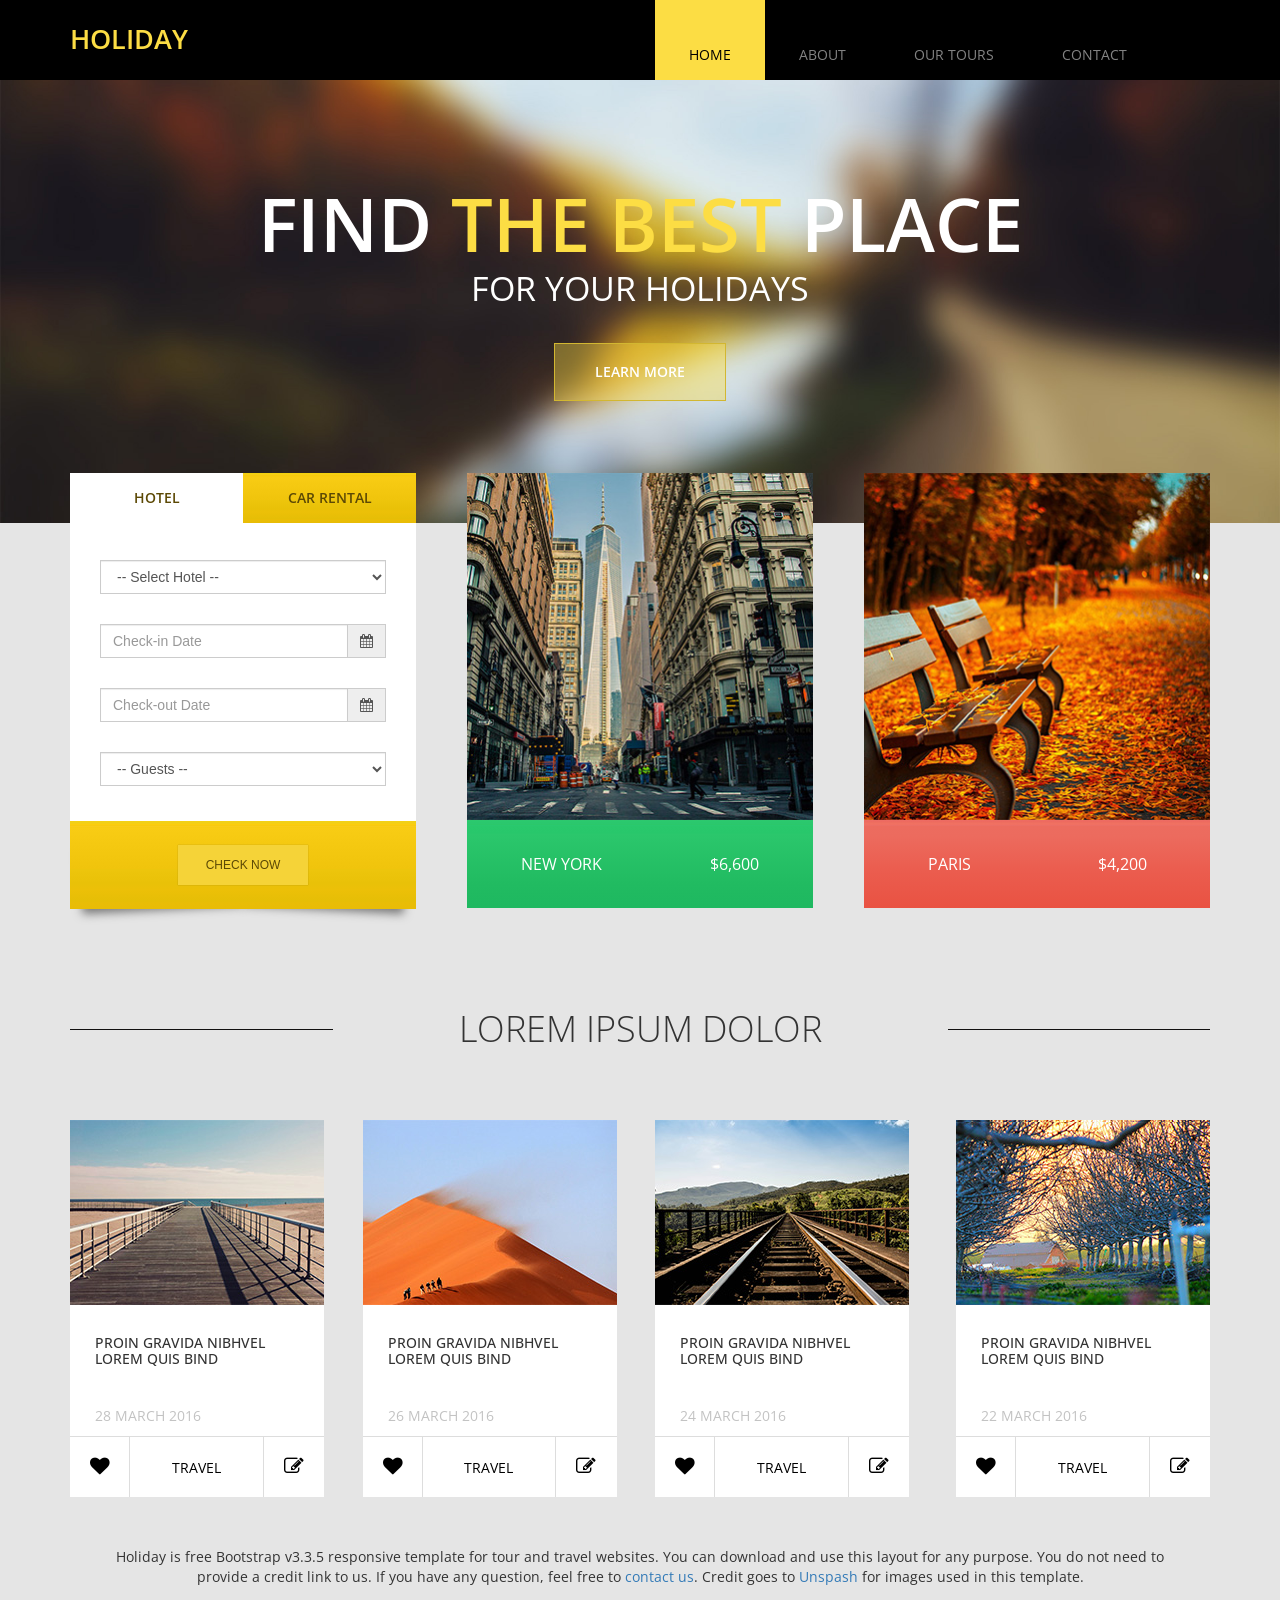
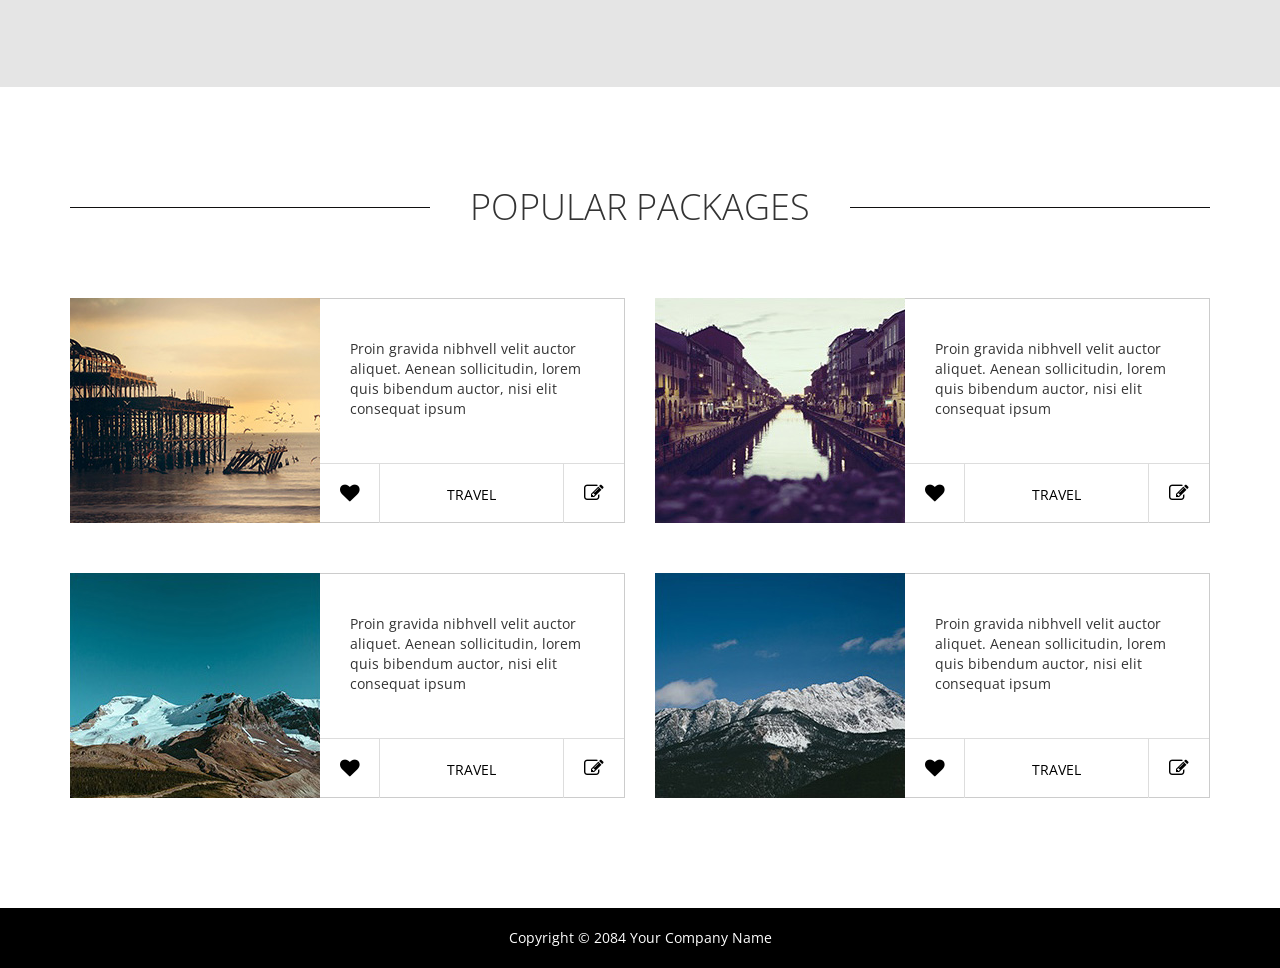
==== index.html @ a4da9e88 "template de la pagina" ====
<!DOCTYPE html>
<html lang="en">
<head>
  <meta charset="utf-8">
  <meta http-equiv="X-UA-Compatible" content="IE=edge">
  <meta name="viewport" content="width=device-width, initial-scale=1">
  <title>Holiday - templatemo</title>
<!--
Holiday Template
http://www.templatemo.com/tm-475-holiday
-->
  <link href='http://fonts.googleapis.com/css?family=Open+Sans:400,300,400italic,600,700' rel='stylesheet' type='text/css'>
  <link href="css/font-awesome.min.css" rel="stylesheet">
  <link href="css/bootstrap.min.css" rel="stylesheet">
  <link href="css/bootstrap-datetimepicker.min.css" rel="stylesheet">  
  <link href="css/flexslider.css" rel="stylesheet">
  <link href="css/templatemo-style.css" rel="stylesheet">

  <!-- HTML5 shim and Respond.js for IE8 support of HTML5 elements and media queries -->
  <!-- WARNING: Respond.js doesn't work if you view the page via file:// -->
    <!--[if lt IE 9]>
    <script src="https://oss.maxcdn.com/html5shiv/3.7.2/html5shiv.min.js"></script>
    <script src="https://oss.maxcdn.com/respond/1.4.2/respond.min.js"></script>
    <![endif]-->

  </head>
  <body class="tm-gray-bg">
  	<!-- Header -->
  	<div class="tm-header">
  		<div class="container">
  			<div class="row">
  				<div class="col-lg-6 col-md-4 col-sm-3 tm-site-name-container">
  					<a href="#" class="tm-site-name">Holiday</a>	
  				</div>
	  			<div class="col-lg-6 col-md-8 col-sm-9">
	  				<div class="mobile-menu-icon">
		              <i class="fa fa-bars"></i>
		            </div>
	  				<nav class="tm-nav">
						<ul>
							<li><a href="index.html" class="active">Home</a></li>
							<li><a href="about.html">About</a></li>
							<li><a href="tours.html">Our Tours</a></li>
							<li><a href="contact.html">Contact</a></li>
						</ul>
					</nav>		
	  			</div>				
  			</div>
  		</div>	  	
  	</div>
	
	<!-- Banner -->
	<section class="tm-banner">
		<!-- Flexslider -->
		<div class="flexslider flexslider-banner">
		  <ul class="slides">
		    <li>
			    <div class="tm-banner-inner">
					<h1 class="tm-banner-title">Find <span class="tm-yellow-text">The Best</span> Place</h1>
					<p class="tm-banner-subtitle">For Your Holidays</p>
					<a href="#more" class="tm-banner-link">Learn More</a>	
				</div>
				<img src="img/banner-1.jpg" alt="Image" />	
		    </li>
		    <li>
			    <div class="tm-banner-inner">
					<h1 class="tm-banner-title">Lorem <span class="tm-yellow-text">Ipsum</span> Dolor</h1>
					<p class="tm-banner-subtitle">Wonderful Destinations</p>
					<a href="#more" class="tm-banner-link">Learn More</a>	
				</div>
		      <img src="img/banner-2.jpg" alt="Image" />
		    </li>
		    <li>
			    <div class="tm-banner-inner">
					<h1 class="tm-banner-title">Proin <span class="tm-yellow-text">Gravida</span> Nibhvell</h1>
					<p class="tm-banner-subtitle">Velit Auctor</p>
					<a href="#more" class="tm-banner-link">Learn More</a>	
				</div>
		      <img src="img/banner-3.jpg" alt="Image" />
		    </li>
		  </ul>
		</div>	
	</section>

	<!-- gray bg -->	
	<section class="container tm-home-section-1" id="more">
		<div class="row">
			<div class="col-lg-4 col-md-4 col-sm-6">
				<!-- Nav tabs -->
				<div class="tm-home-box-1">
					<ul class="nav nav-tabs tm-white-bg" role="tablist" id="hotelCarTabs">
					    <li role="presentation" class="active">
					    	<a href="#hotel" aria-controls="hotel" role="tab" data-toggle="tab">Hotel</a>
					    </li>
					    <li role="presentation">
					    	<a href="#car" aria-controls="car" role="tab" data-toggle="tab">Car Rental</a>
					    </li>
					</ul>

					<!-- Tab panes -->
					<div class="tab-content">
					    <div role="tabpanel" class="tab-pane fade in active tm-white-bg" id="hotel">
					    	<div class="tm-search-box effect2">
								<form action="#" method="post" class="hotel-search-form">
									<div class="tm-form-inner">
										<div class="form-group">
							            	 <select class="form-control">
							            	 	<option value="">-- Select Hotel -- </option>
							            	 	<option value="shangrila">Shangri-La</option>
												<option value="chatrium">Chatrium</option>
												<option value="fourseasons">Four Seasons</option>
												<option value="hilton">Hilton</option>
											</select> 
							          	</div>
							          	<div class="form-group">
							                <div class='input-group date' id='datetimepicker1'>
							                    <input type='text' class="form-control" placeholder="Check-in Date" />
							                    <span class="input-group-addon">
							                        <span class="fa fa-calendar"></span>
							                    </span>
							                </div>
							            </div>
							          	<div class="form-group">
							                <div class='input-group date' id='datetimepicker2'>
							                    <input type='text' class="form-control" placeholder="Check-out Date" />
							                    <span class="input-group-addon">
							                        <span class="fa fa-calendar"></span>
							                    </span>
							                </div>
							            </div>
							            <div class="form-group margin-bottom-0">
							                <select class="form-control">
							            	 	<option value="">-- Guests -- </option>
							            	 	<option value="1">1</option>
												<option value="2">2</option>
												<option value="3">3</option>
												<option value="4">4</option>
												<option value="5p">5+</option>
											</select> 
							            </div>
									</div>							
						            <div class="form-group tm-yellow-gradient-bg text-center">
						            	<button type="submit" name="submit" class="tm-yellow-btn">Check Now</button>
						            </div>  
								</form>
							</div>
					    </div>
					    <div role="tabpanel" class="tab-pane fade tm-white-bg" id="car">
							<div class="tm-search-box effect2">
								<form action="#" method="post" class="hotel-search-form">
									<div class="tm-form-inner">
										<div class="form-group">
							            	 <select class="form-control">
							            	 	<option value="">-- Select Model -- </option>
							            	 	<option value="shangrila">BMW</option>
												<option value="chatrium">Mercedes-Benz</option>
												<option value="fourseasons">Toyota</option>
												<option value="hilton">Honda</option>
											</select> 
							          	</div>
							          	<div class="form-group">
							                <div class='input-group date-time' id='datetimepicker3'>
							                    <input type='text' class="form-control" placeholder="Pickup Date" />
							                    <span class="input-group-addon">
							                        <span class="fa fa-calendar"></span>
							                    </span>
							                </div>
							            </div>
							          	<div class="form-group">
							                <div class='input-group date-time' id='datetimepicker4'>
							                    <input type='text' class="form-control" placeholder="Return Date" />
							                    <span class="input-group-addon">
							                        <span class="fa fa-calendar"></span>
							                    </span>
							                </div>
							            </div>
							            <div class="form-group">
							            	 <select class="form-control">
							            	 	<option value="">-- Options -- </option>
							            	 	<option value="">Child Seat</option>
												<option value="">GPS Navigator</option>
												<option value="">Insurance</option>
											</select> 
							          	</div>							           
									</div>							
						            <div class="form-group tm-yellow-gradient-bg text-center">
						            	<button type="submit" name="submit" class="tm-yellow-btn">Check Now</button>
						            </div>  
								</form>
							</div>
					    </div>				    
					</div>
				</div>								
			</div>

			<div class="col-lg-4 col-md-4 col-sm-6">
				<div class="tm-home-box-1 tm-home-box-1-2 tm-home-box-1-center">
					<img src="img/index-01.jpg" alt="image" class="img-responsive">
					<a href="#">
						<div class="tm-green-gradient-bg tm-city-price-container">
							<span>New York</span>
							<span>$6,600</span>
						</div>	
					</a>			
				</div>				
			</div>
			<div class="col-lg-4 col-md-4 col-sm-6">
				<div class="tm-home-box-1 tm-home-box-1-2 tm-home-box-1-right">
					<img src="img/index-02.jpg" alt="image" class="img-responsive">
					<a href="#">
						<div class="tm-red-gradient-bg tm-city-price-container">
							<span>Paris</span>
							<span>$4,200</span>
						</div>	
					</a>					
				</div>				
			</div>
		</div>
	
		<div class="section-margin-top">
			<div class="row">				
				<div class="tm-section-header">
					<div class="col-lg-3 col-md-3 col-sm-3"><hr></div>
					<div class="col-lg-6 col-md-6 col-sm-6"><h2 class="tm-section-title">Lorem Ipsum Dolor</h2></div>
					<div class="col-lg-3 col-md-3 col-sm-3"><hr></div>	
				</div>
			</div>
			<div class="row">
				<div class="col-lg-3 col-md-3 col-sm-6 col-xs-6 col-xxs-12">
					<div class="tm-home-box-2">						
						<img src="img/index-03.jpg" alt="image" class="img-responsive">
						<h3>Proin Gravida Nibhvel Lorem Quis Bind</h3>
						<p class="tm-date">28 March 2016</p>
						<div class="tm-home-box-2-container">
							<a href="#" class="tm-home-box-2-link"><i class="fa fa-heart tm-home-box-2-icon border-right"></i></a>
							<a href="#" class="tm-home-box-2-link"><span class="tm-home-box-2-description">Travel</span></a>
							<a href="#" class="tm-home-box-2-link"><i class="fa fa-edit tm-home-box-2-icon border-left"></i></a>
						</div>
					</div>
				</div>
				<div class="col-lg-3 col-md-3 col-sm-6 col-xs-6 col-xxs-12">
					<div class="tm-home-box-2">						
					    <img src="img/index-04.jpg" alt="image" class="img-responsive">
						<h3>Proin Gravida Nibhvel Lorem Quis Bind</h3>
						<p class="tm-date">26 March 2016</p>
						<div class="tm-home-box-2-container">
							<a href="#" class="tm-home-box-2-link"><i class="fa fa-heart tm-home-box-2-icon border-right"></i></a>
							<a href="#" class="tm-home-box-2-link"><span class="tm-home-box-2-description">Travel</span></a>
							<a href="#" class="tm-home-box-2-link"><i class="fa fa-edit tm-home-box-2-icon border-left"></i></a>
						</div>
					</div>
				</div>
				<div class="col-lg-3 col-md-3 col-sm-6 col-xs-6 col-xxs-12">
					<div class="tm-home-box-2">						
					    <img src="img/index-05.jpg" alt="image" class="img-responsive">
						<h3>Proin Gravida Nibhvel Lorem Quis Bind</h3>
						<p class="tm-date">24 March 2016</p>
						<div class="tm-home-box-2-container">
							<a href="#" class="tm-home-box-2-link"><i class="fa fa-heart tm-home-box-2-icon border-right"></i></a>
							<a href="#" class="tm-home-box-2-link"><span class="tm-home-box-2-description">Travel</span></a>
							<a href="#" class="tm-home-box-2-link"><i class="fa fa-edit tm-home-box-2-icon border-left"></i></a>
						</div>
					</div>
				</div>
				<div class="col-lg-3 col-md-3 col-sm-6 col-xs-6 col-xxs-12">
					<div class="tm-home-box-2 tm-home-box-2-right">						
					    <img src="img/index-06.jpg" alt="image" class="img-responsive">
						<h3>Proin Gravida Nibhvel Lorem Quis Bind</h3>
						<p class="tm-date">22 March 2016</p>
						<div class="tm-home-box-2-container">
							<a href="#" class="tm-home-box-2-link"><i class="fa fa-heart tm-home-box-2-icon border-right"></i></a>
							<a href="#" class="tm-home-box-2-link"><span class="tm-home-box-2-description">Travel</span></a>
							<a href="#" class="tm-home-box-2-link"><i class="fa fa-edit tm-home-box-2-icon border-left"></i></a>
						</div>
					</div>
				</div>
			</div>
			<div class="row">
				<div class="col-lg-12">
					<p class="home-description">Holiday is free Bootstrap v3.3.5 responsive template for tour and travel websites. You can download and use this layout for any purpose. You do not need to provide a credit link to us. If you have any question, feel free to <a href="http://www.facebook.com/templatemo" target="_parent">contact us</a>. Credit goes to <a rel="nofollow" href="http://unsplash.com" target="_parent">Unspash</a> for images used in this template.</p>					
				</div>
			</div>			
		</div>
	</section>		
	
	<!-- white bg -->
	<section class="tm-white-bg section-padding-bottom">
		<div class="container">
			<div class="row">
				<div class="tm-section-header section-margin-top">
					<div class="col-lg-4 col-md-3 col-sm-3"><hr></div>
					<div class="col-lg-4 col-md-6 col-sm-6"><h2 class="tm-section-title">Popular Packages</h2></div>
					<div class="col-lg-4 col-md-3 col-sm-3"><hr></div>	
				</div>
				<div class="col-lg-6">
					<div class="tm-home-box-3">
						<div class="tm-home-box-3-img-container">
							<img src="img/index-07.jpg" alt="image" class="img-responsive">	
						</div>						
						<div class="tm-home-box-3-info">
							<p class="tm-home-box-3-description">Proin gravida nibhvell velit auctor aliquet. Aenean sollicitudin, lorem quis bibendum auctor, nisi elit consequat ipsum</p>
					        <div class="tm-home-box-2-container">
							<a href="#" class="tm-home-box-2-link"><i class="fa fa-heart tm-home-box-2-icon border-right"></i></a>
							<a href="#" class="tm-home-box-2-link"><span class="tm-home-box-2-description box-3">Travel</span></a>
							<a href="#" class="tm-home-box-2-link"><i class="fa fa-edit tm-home-box-2-icon border-left"></i></a>
						</div>
						</div>						
					</div>					
			     </div>
			     <div class="col-lg-6">
			        <div class="tm-home-box-3">
						<div class="tm-home-box-3-img-container">
							<img src="img/index-08.jpg" alt="image" class="img-responsive">	
						</div>						
						<div class="tm-home-box-3-info">
							<p class="tm-home-box-3-description">Proin gravida nibhvell velit auctor aliquet. Aenean sollicitudin, lorem quis bibendum auctor, nisi elit consequat ipsum</p>
					        <div class="tm-home-box-2-container">
							<a href="#" class="tm-home-box-2-link"><i class="fa fa-heart tm-home-box-2-icon border-right"></i></a>
							<a href="#" class="tm-home-box-2-link"><span class="tm-home-box-2-description box-3">Travel</span></a>
							<a href="#" class="tm-home-box-2-link"><i class="fa fa-edit tm-home-box-2-icon border-left"></i></a>
						</div>
						</div>						
					</div>
				</div>
				<div class="col-lg-6">
				    <div class="tm-home-box-3">
						<div class="tm-home-box-3-img-container">
							<img src="img/index-09.jpg" alt="image" class="img-responsive">	
						</div>						
						<div class="tm-home-box-3-info">
							<p class="tm-home-box-3-description">Proin gravida nibhvell velit auctor aliquet. Aenean sollicitudin, lorem quis bibendum auctor, nisi elit consequat ipsum</p>
					        <div class="tm-home-box-2-container">
							<a href="#" class="tm-home-box-2-link"><i class="fa fa-heart tm-home-box-2-icon border-right"></i></a>
							<a href="#" class="tm-home-box-2-link"><span class="tm-home-box-2-description box-3">Travel</span></a>
							<a href="#" class="tm-home-box-2-link"><i class="fa fa-edit tm-home-box-2-icon border-left"></i></a>
						</div>
						</div>						
					</div>
			    </div>
			    <div class="col-lg-6">
			        <div class="tm-home-box-3">
						<div class="tm-home-box-3-img-container">
							<img src="img/index-10.jpg" alt="image" class="img-responsive">	
						</div>						
						<div class="tm-home-box-3-info">
							<p class="tm-home-box-3-description">Proin gravida nibhvell velit auctor aliquet. Aenean sollicitudin, lorem quis bibendum auctor, nisi elit consequat ipsum</p>
					        <div class="tm-home-box-2-container">
							<a href="#" class="tm-home-box-2-link"><i class="fa fa-heart tm-home-box-2-icon border-right"></i></a>
							<a href="#" class="tm-home-box-2-link"><span class="tm-home-box-2-description box-3">Travel</span></a>
							<a href="#" class="tm-home-box-2-link"><i class="fa fa-edit tm-home-box-2-icon border-left"></i></a>
						</div>
						</div>						
					</div>
			   	</div>
			</div>		
		</div>
	</section>
	<footer class="tm-black-bg">
		<div class="container">
			<div class="row">
				<p class="tm-copyright-text">Copyright &copy; 2084 Your Company Name</p>
			</div>
		</div>		
	</footer>
	<script type="text/javascript" src="js/jquery-1.11.2.min.js"></script>      		<!-- jQuery -->
  	<script type="text/javascript" src="js/moment.js"></script>							<!-- moment.js -->
	<script type="text/javascript" src="js/bootstrap.min.js"></script>					<!-- bootstrap js -->
	<script type="text/javascript" src="js/bootstrap-datetimepicker.min.js"></script>	<!-- bootstrap date time picker js, http://eonasdan.github.io/bootstrap-datetimepicker/ -->
	<script type="text/javascript" src="js/jquery.flexslider-min.js"></script>
<!--
	<script src="js/froogaloop.js"></script>
	<script src="js/jquery.fitvid.js"></script>
-->
   	<script type="text/javascript" src="js/templatemo-script.js"></script>      		<!-- Templatemo Script -->
	<script>
		// HTML document is loaded. DOM is ready.
		$(function() {

			$('#hotelCarTabs a').click(function (e) {
			  e.preventDefault()
			  $(this).tab('show')
			})

        	$('.date').datetimepicker({
            	format: 'MM/DD/YYYY'
            });
            $('.date-time').datetimepicker();

			// https://css-tricks.com/snippets/jquery/smooth-scrolling/
		  	$('a[href*=#]:not([href=#])').click(function() {
			    if (location.pathname.replace(/^\//,'') == this.pathname.replace(/^\//,'') && location.hostname == this.hostname) {
			      var target = $(this.hash);
			      target = target.length ? target : $('[name=' + this.hash.slice(1) +']');
			      if (target.length) {
			        $('html,body').animate({
			          scrollTop: target.offset().top
			        }, 1000);
			        return false;
			      }
			    }
		  	});
		});
		
		// Load Flexslider when everything is loaded.
		$(window).load(function() {	  		
			// Vimeo API nonsense

/*
			  var player = document.getElementById('player_1');
			  $f(player).addEvent('ready', ready);
			 
			  function addEvent(element, eventName, callback) {
			    if (element.addEventListener) {
			      element.addEventListener(eventName, callback, false)
			    } else {
			      element.attachEvent(eventName, callback, false);
			    }
			  }
			 
			  function ready(player_id) {
			    var froogaloop = $f(player_id);
			    froogaloop.addEvent('play', function(data) {
			      $('.flexslider').flexslider("pause");
			    });
			    froogaloop.addEvent('pause', function(data) {
			      $('.flexslider').flexslider("play");
			    });
			  }
*/

			 
			 
			  // Call fitVid before FlexSlider initializes, so the proper initial height can be retrieved.
/*

			  $(".flexslider")
			    .fitVids()
			    .flexslider({
			      animation: "slide",
			      useCSS: false,
			      animationLoop: false,
			      smoothHeight: true,
			      controlNav: false,
			      before: function(slider){
			        $f(player).api('pause');
			      }
			  });
*/


			  

//	For images only
		    $('.flexslider').flexslider({
			    controlNav: false
		    });


	  	});
	</script>
 </body>
 </html>
---- css/templatemo-style.css ----
/** 
 * Holiday Template
 * http://www.templatemo.com/tm-475-holiday
 *
 * COLOR CODES
 * Yellow	#FCDD44
 *
 */

/* CSS Resets */ 
ul,p {
	margin: 0; 
	padding: 0;
}
h1,h2,h3 {
	margin: 0;
	padding: 0;
}
h1,h2,h3,a,p { font-family: 'Open Sans', sans-serif; }
a:hover,
a:focus {
	text-decoration: none;
}

/* Header & Nav */
body { overflow-x: hidden; }
.tm-header {
	background: #000000;
	height: 80px;
	position: relative;
	z-index: 100;
}
.tm-site-name-container { padding-top: 20px; }
.tm-site-name {
	color: #FCDD44;
	font-size: 27px;
	font-weight: 600;
	text-transform: uppercase;
}
.tm-site-name:hover,
.tm-site-name:focus {
	color: #FF720B;
}
.mobile-menu-icon { display: none; }
.tm-nav {
	display: block;
	overflow: hidden;
}
.tm-nav li {
	list-style: none;
	float: left;
}
.tm-nav li a {
	color: #838383;
	display: block;
	padding: 45px 34px 15px 34px;
	text-transform: uppercase;
	transition: all 0.3s ease;
}
.tm-nav li a.active,
.tm-nav li a:focus,
.tm-nav li a:hover {
	background: #FCDD44;
	color: #000;
}

/* Banner */
.tm-banner-inner {
    height: auto;
    margin: auto;
    position: absolute;
    top: -20px;
    left: 0px;
    bottom: 0px;
    right: 0px;
    display: -webkit-flex;
    display: -ms-flexbox;
    display: flex;
    -webkit-flex-direction: column;
        -ms-flex-direction: column;
            flex-direction: column;
    -webkit-align-items: center;
        -ms-flex-align: center;
            align-items: center;
    -webkit-justify-content: center;
        -ms-flex-pack: center;
            justify-content: center;
}
.tm-banner-title,
.tm-banner-subtitle,
.tm-banner-link {
	text-transform: uppercase;
}
.tm-banner-title,
.tm-banner-subtitle {
	color: white;
}
.tm-banner-title {	
	font-size: 74px;
	font-weight: 600;
}
.tm-banner-subtitle { font-size: 34px; }
.tm-yellow-text { color: #FCDD44; }
.tm-banner-link {
	background: rgba(252, 221, 68, 0.39) none repeat scroll 0% 0%;
	border: 1px solid #D2B731;
	color: #FFF;
	font-weight: 600;
	display: inline-block;
	padding: 18px 40px;
	margin-top: 30px;
	transition: all 0.3s ease;
}
.tm-banner-link:hover,
.tm-banner-link:focus {
	background: rgba(252, 221, 68, 1);
	color: #000;
}
.flexslider.flexslider-banner {
	max-width: 100%;
	height: 100%;
	z-index: 0;
}
.flexslider.flexslider-banner .slides > li {
	text-align: center;
}
.flexslider.flexslider-banner .flex-direction-nav a:before {
	color: #FCDD44;
}
.flex-direction-nav a {
	height: 50px;
}

/* Section 1, index.html */
.tm-gray-bg { background-color: #E5E5E5; }
.tm-home-section-1 {
	position: relative;
	top: -50px;
}
.form-control {	border-radius: 0; }
.form-control:focus {
	border-color: #FCDD44;
	box-shadow: 0px 1px 1px rgba(0, 0, 0, 0.075) inset, 0px 0px 8px rgba(252, 221, 68, 0.6);
}
.tm-yellow-gradient-bg {
	/* Permalink - use to edit and share this gradient: http://colorzilla.com/gradient-editor/#f5d11d+0,f3d10e+1,efcf1c+2,fccd0d+4,f7ca0d+5,f9cb1e+6,f7cb10+7,f8cc14+8,f0c40c+54,edc50c+55,e9c108+71,ecc008+78,e6be06+91,e9bd06+93,e8bc06+100 */
	background: #f5d11d; /* Old browsers */ /* FF3.6+ */ /* Chrome,Safari4+ */ /* Chrome10+,Safari5.1+ */ /* Opera 11.10+ */ /* IE10+ */
	background: linear-gradient(to bottom,  #f5d11d 0%,#f3d10e 1%,#efcf1c 2%,#fccd0d 4%,#f7ca0d 5%,#f9cb1e 6%,#f7cb10 7%,#f8cc14 8%,#f0c40c 54%,#edc50c 55%,#e9c108 71%,#ecc008 78%,#e6be06 91%,#e9bd06 93%,#e8bc06 100%); /* W3C */
	filter: progid:DXImageTransform.Microsoft.gradient( startColorstr='#f5d11d', endColorstr='#e8bc06',GradientType=0 ); /* IE6-9 */
}
.tm-green-gradient-bg {
	/* Permalink - use to edit and share this gradient: http://colorzilla.com/gradient-editor/#2ec66b+0,2dc970+1,2ac96c+2,2bc76e+4,2bc869+5,2ac871+6,29c86c+7,28c76b+15,2bc76c+16,21bb61+73,1eb860+100 */
	background: #2ec66b; /* Old browsers */ /* FF3.6+ */ /* Chrome,Safari4+ */ /* Chrome10+,Safari5.1+ */ /* Opera 11.10+ */ /* IE10+ */
	background: linear-gradient(to bottom,  #2ec66b 0%,#2dc970 1%,#2ac96c 2%,#2bc76e 4%,#2bc869 5%,#2ac871 6%,#29c86c 7%,#28c76b 15%,#2bc76c 16%,#21bb61 73%,#1eb860 100%); /* W3C */
	filter: progid:DXImageTransform.Microsoft.gradient( startColorstr='#2ec66b', endColorstr='#1eb860',GradientType=0 ); /* IE6-9 */
}
.tm-red-gradient-bg {
	/* Permalink - use to edit and share this gradient: http://colorzilla.com/gradient-editor/#e97262+0,ef6865+1,ed6c5f+2,f07162+4,f17062+5,eb6f67+6,ec6c5f+7,ec6b5e+18,eb5d4f+56,e95242+100 */
	background: #e97262; /* Old browsers */ /* FF3.6+ */ /* Chrome,Safari4+ */ /* Chrome10+,Safari5.1+ */ /* Opera 11.10+ */ /* IE10+ */
	background: linear-gradient(to bottom,  #e97262 0%,#ef6865 1%,#ed6c5f 2%,#f07162 4%,#f17062 5%,#eb6f67 6%,#ec6c5f 7%,#ec6b5e 18%,#eb5d4f 56%,#e95242 100%); /* W3C */
	filter: progid:DXImageTransform.Microsoft.gradient( startColorstr='#e97262', endColorstr='#e95242',GradientType=0 ); /* IE6-9 */
}
.tm-yellow-gradient-bg,
.tm-green-gradient-bg,
.tm-red-gradient-bg {
	display: -webkit-flex;
	display: -ms-flexbox;
	display: flex;
	-webkit-align-items: center;
	    -ms-flex-align: center;
	        align-items: center;
	height: 88px;
}
.tm-city-price-container {
	padding: 30px 0;
	font-size: 16px;
	color: white;
	text-transform: uppercase;
	-webkit-justify-content: space-around;
	    -ms-flex-pack: distribute;
	        justify-content: space-around;
}
.tm-city-price-container:hover { font-weight: 600; }
.tm-yellow-btn {
	width: 130px;
	height: 40px;
	background-color: #F5D338;
	border: medium none;
	color: #5C4905;
	font-size: 12px;
	margin: 24px auto;
	text-transform: uppercase;
	box-shadow: 0px 0px 1px 0px rgba(0, 0, 0, 0.3);
}
.tm-yellow-btn:hover,
.tm-yellow-btn:focus {
	background-color: #F9E58B;
}
.tm-form-inner { padding: 35px 30px 5px; }

/*http://cssdeck.com/labs/different-css3-box-shadows-effects*/
/*==================================================
 * Effect 2
 * ===============================================*/
.effect2
{
  position: relative;
}
.effect2:before, .effect2:after
{
  z-index: -1;
  position: absolute;
  content: "";
  bottom: 15px;
  left: 10px;
  width: 50%;
  top: 80%;
  max-width:160px;
  background: #777;
  box-shadow: 0 15px 10px #777;
  -webkit-transform: rotate(-3deg);
  transform: rotate(-3deg);
}
.effect2:after
{
  -webkit-transform: rotate(3deg);
  transform: rotate(3deg);
  right: 10px;
  left: auto;
}
.tm-white-bg {
	background-color: #fff;
}
.tm-home-box-1 {
	width: 346px;
	height: 436px;
}
.tm-home-box-1-center {
	margin: 0 auto;
}
.tm-home-box-1-right,
.tm-home-box-2-right {
	margin-left: auto;
}
.input-group-addon { border-radius: 0; }
#hotelCarTabs {
	border-bottom: none;
	height: 52px;
}
#hotelCarTabs li {
	width: 50%;
	height: 100%;
}
#hotelCarTabs > li > a {
	margin-right: 0;
	padding-top: 15px;
	padding-bottom: 15px;
	text-align: center;
	text-transform: uppercase;
	background: transparent linear-gradient(to bottom, #F5D11D 0%, #F3D10E 1%, #EFCF1C 2%, #FCCD0D 4%, #F7CA0D 5%, #F9CB1E 6%, #F7CB10 7%, #F8CC14 8%, #F0C40C 54%, #EDC50C 55%, #E9C108 71%, #ECC008 78%, #E6BE06 91%, #E9BD06 93%, #E8BC06 100%) repeat scroll 0% 0%;
	border: none;
	border-radius: 0;
	color: #5C4905;
	font-weight: 600;
}
#hotelCarTabs > li > a:hover,
#hotelCarTabs > li > a:focus {
	border: none;
	background: #F9E58B;
}
#hotelCarTabs > li.active > a, 
#hotelCarTabs > li.active > a:focus, 
#hotelCarTabs > li.active > a:hover
{
	background: transparent;
	border: none;	
}
/* Footer */
.tm-black-bg { background-color: #000; }
.tm-copyright-text {
	color: white;
	text-align: center;
	padding-top: 20px;
	padding-bottom: 20px;
}
.tm-copyright-text a {
	color: #FCDD44;
}

.tm-copyright-text a:hover {
	color: white;
}

.hotel-search-form .form-group { margin-bottom: 30px; }

/*Section 2, index.html */
.section-margin-top { margin-top: 100px; }
hr { border-top: 1px solid #111010; }
.tm-section-header {
	margin-bottom: 70px;
	overflow: hidden;
}
.tm-section-title {
	text-align: center;
	text-transform: uppercase;
	font-size: 36px;
	font-weight: 300;
}
.tm-home-box-2 {
	background-color: white;
	max-width: 254px;
}
.tm-home-box-2 h3 {
	font-size: 14px;
	padding: 30px 25px;
	text-transform: uppercase;
}
.tm-date {
	color: #c3c3c3;
	padding: 10px 25px;
	text-transform: uppercase;
}
.tm-home-box-2-container {
	border-top: 1px solid #DDD;
	overflow: hidden;
}
.tm-home-box-2-link {
	display: inline-block;
	height: 100%;
	color: black;	
	transition: all 0.3s ease;
	text-align: center;
}
.tm-home-box-2-link:hover,
.tm-home-box-2-link:focus {
	color: #FCDD44;
}
.border-left { border-left: 1px solid #DDD; }
.border-right {	border-right: 1px solid #DDD; }
.tm-home-box-2-icon {
	padding: 20px;
	width: 60px;
	height: 60px;
	font-size: 1.4em;
}
.tm-home-box-2-description {
	display: inline-block;
	text-align: center;
	text-transform: uppercase;
	width: 125px;
	padding-bottom: 18px;
}
.tm-home-box-2-description.box-3 { width: 175px; }
.home-description {
	margin: 50px auto;
	padding: 0 30px;
	text-align: center;
}

.tm-home-box-3 {
	margin-bottom: 50px;
	max-width: 555px;
	overflow: hidden;
}
.tm-home-box-3-img-container { float: left; }
.tm-home-box-3-info {
    height: 225px;
    max-width: 305px;
    float: right;
    border: 1px solid #CCC;
	border-left: none;
}
.tm-home-box-3-description { padding: 40px 30px 44px; }
.section-padding-bottom { padding-bottom: 60px; }

/* Tours */
.tm-tours-box-1 {
	width: 100%;
	max-width: 532px;
	margin-bottom: 50px;
}
.tm-tours-box-1-info {
	background: white;
	padding: 40px;
	overflow: hidden;
}
.tm-tours-box-1-info-left,
.tm-tours-box-1-info-right {
	float: left;
	width: 50%;
}
.tm-tours-box-1-info-left {
	border-right: 1px solid #B1B1B1;
	padding-right: 30px;
}
.tm-tours-box-1-info-right { padding-left: 30px; }
.margin-bottom-20 { margin-bottom: 20px; }
.margin-bottom-30 { margin-bottom: 30px; }
.gray-text { color: #B1B1B1; }
.tours-1-description { line-height: 1.8; }
.tm-tours-box-1-link { overflow: hidden }
.tm-tours-box-1-link-left { 
	background-color: #1CA7C8;
	padding: 20px 30px;
	float: left;
	width: 75%;
	text-transform: uppercase;
}
.tm-tours-box-1-link-right {
	float: left;
	background-color: #1687A6;
	font-weight: 600;
	font-size: 18px;
	display: block;
	padding: 17px 30px;
	width: 25%;
	transition: all 0.3s;
	text-align: center;
}
.tm-tours-box-1-link-right:hover,
.tm-tours-box-1-link-right:focus {
	color: white;
	background-color: #1D98B9;
}
.tm-tours-box-1-link-left,
.tm-tours-box-1-link-right {
	color: white;
	height: 60px;
}
.tm-tours-box-2 {
	max-width: 254px;
	width: 100%;
}
.tm-tours-box-2-info h3 {
	font-size: 14px;
	text-transform: uppercase;
	padding-bottom: 20px;
	border-bottom: 1px solid #b1b1b1;
}
.tm-tours-box-2-info {
    padding: 20px;
    border-left: 1px solid #E4E4E4;
    border-right: 1px solid #E4E4E4;
}
.tm-tours-box-2-link {
	display: block;
	padding-top: 20px;
	padding-bottom: 20px;
	text-align: center;
	background-color: #8C8C8C;
	color: white;
	text-transform: uppercase;
	transition: all 0.3s ease;
}
.tm-tours-box-2-link:hover,
.tm-tours-box-2-link:focus {
	color: white;
	background-color: #E8BA0F;
}

.margin-bottom-15 { margin-bottom: 15px; }
.margin-bottom-5 { margin-bottom: 5px; }

/* About */
.about-section { margin-top: 150px; }
.tm-about-box-1 {
	background-color: white;
	width: 255px;
	height: 380px;
	padding: 30px;
	text-align: center;
}
.tm-about-box-1-img {
	display: block;
	margin: 0 auto 30px;
	border-radius: 50%;
	border: 5px solid #d4d4d4;
	transition: all 0.3s ease;
}
.tm-about-box-1-img:hover,
.tm-about-box-1-img:focus {
	border: 5px solid #E8BA0F;	
}
.tm-about-box-1-title {
	font-size: 17px;
	font-style: italic;
	text-transform: uppercase;
	margin-bottom: 15px;
}
.tm-about-box-1-title span {
	font-size: 14px;
	font-style: normal;
	text-transform: none;
}
.tm-social-icon {
	color: #B1B1B1;
	font-size: 18px;
	padding: 0 10px;
}
.tm-social-icon:hover {	color: #E8BA0F; }
.tm-testimonials-box {
	width: 272px;
	height: 530px;
	background-color: #E8BA0F;
	float: left;
}
.tm-testimonials-title {
	background-color: rgb(96, 104, 116);
	color: white;
	padding: 20px;
	text-align: center;
	text-transform: uppercase;
	font-weight: 300;
}
.tm-testimonials-content {
	padding: 30px;
	text-align: center;
	font-style: italic;
}
.tm-testimonial {
	padding-top: 20px;
	padding-bottom: 15px;
}
.tm-what-we-do-right {
	float: right;
	margin-left: 30px;
	max-width: 820px;
	width: 100%;
}
.tm-about-box-2 { overflow: hidden; }
.tm-about-box-2-img,
.tm-about-box-2-text {
	float: left;
}
.tm-about-box-2-text {
	margin-left: 40px;
	max-width: 440px;
	width: 100%;
}
.tm-about-box-2-title {
	text-transform: uppercase;
	text-align: left;
	margin-bottom: 30px;
}
.tm-about-box-2-description {
	text-align: left;
	margin-bottom: 20px;
}
.tm-about-box-2-footer {
	border-top: 1px solid #ddd;
	border-bottom: 1px solid #ddd;
	text-align: right;
	text-transform: uppercase;
	padding-top: 10px;
	padding-bottom: 10px;
}

/* Flexslider */
.flex-caption,
.flexslider.flexslider .slides img {
	float: left;
}
.flex-caption {
  width: 572px;
  padding: 40px;
  left: 0;
  bottom: 0;
  font-size: 14px;
  line-height: 18px;
}
.flexslider.flexslider-banner .slides img { 
	display: block;
	width: 100%; 
}
.flexslider {
	border: none;
	border-radius: 0;
	margin: 0 auto;	
	width: 100%;
}
.flexslider.flexslider-about {
	max-width: 1100px;
}
.flexslider.flexslider-about img {
	max-width: 528px;
}
.slider-title {
	font-style: italic;
	font-weight: 600;
	margin-bottom: 25px;
	text-transform: uppercase;
}
.slider-subtitle {
	font-size: 18px;
	margin-bottom: 30px;
	text-align: left;
}
.slider-description {
	color: #B1B1B1;
	line-height: 1.6;
	margin-bottom: 40px;
	text-align: justify;
}
.slider-social { text-align: right; }

/* Contact */
.tm-contact-box-1 {
	background-color: #F4F4F4;
	padding: 40px;
}
.contact-image { 
	float: left; 
	widthh: 100%;
	max-width: 494px;
}
.contact-text {
	float: left;
	margin-left: 40px;
	max-width: 550px;
	width: 100%;
}
.effect2-contact::before, 
.effect2-contact::after {
	max-width: 550px;
}
#google-map {
	height: 335px;
	width: 100%;
}
.tm-submit-btn {
	background: #f5d11d; /* Old browsers */ /* FF3.6+ */ /* Chrome,Safari4+ */ /* Chrome10+,Safari5.1+ */ /* Opera 11.10+ */ /* IE10+ */
	background: linear-gradient(to bottom,  #f5d11d 0%,#f3d10e 1%,#efcf1c 2%,#fccd0d 4%,#f7ca0d 5%,#f9cb1e 6%,#f7cb10 7%,#f8cc14 8%,#f0c40c 54%,#edc50c 55%,#e9c108 71%,#ecc008 78%,#e6be06 91%,#e9bd06 93%,#e8bc06 100%); /* W3C */
	filter: progid:DXImageTransform.Microsoft.gradient( startColorstr='#f5d11d', endColorstr='#e8bc06',GradientType=0 ); /* IE6-9 */
	width: 100%;
	border: none;
	height: 40px;
	text-transform: uppercase;
	font-style: italic;
	font-size: 12px;
	font-weight: 600;
}
.tm-submit-btn:hover { background: #f5d11d; }
.contact-social { margin-top: 20px; }
.contact-social .fa { color: white; }
.tm-social-facebook { background-color: #4A7DBB; }
.tm-social-dribbble { background-color: #E4588E; }
.tm-social-twitter { background-color: #77D1EE; }
.tm-social-instagram { background-color: #527AA1; }
.tm-social-google-plus { background-color: #CE5754; }
.contact-social .tm-social-icon {
    padding: 5px 0;
    width: 35px;
    height: 35px;
    display: inline-block;
    text-align: center;
    margin-right: 10px;
}
.contact-social .tm-social-icon:last-child { margin-right: 0; }

@media screen and (max-width: 1199px) {
	.tm-banner-title { font-size: 50px; }
	.tm-banner-subtitle { font-size: 30px; }
	.tm-home-section-1 { top: -20px; }
	.tm-home-box-1 {
		width: 300px;
		height: 388px;
	}
	.hotel-search-form .form-group { margin-bottom: 18px; }
	.tm-home-box-2-description { padding-bottom: 15px; }
	.tm-home-box-3 {
		margin-left: auto;
		margin-right: auto;
	}
	.tm-home-box-2-description.box-3 { width: 185px; }
	.tm-about-box-1 {
		width: 215px;
		padding: 24px 15px;
	}
	.tm-testimonials-box { width: 220px; }
	.tm-testimonials-content { padding: 20px; }
	.tm-what-we-do-right { max-width: 685px; }
	.tm-about-box-2-img {
		max-width: 280px;
		height: auto;
	}
	.tm-about-box-2-text { max-width: 360px; }
	.flex-caption {	
		padding: 25px; 
		max-width: 500px;
	}
	.flexslider.flexslider-about .slides img {
		max-width: 450px;
	}
	.slider-title {
		margin-bottom: 15px; 
	}
	.slider-subtitle { 
		margin-bottom: 20px;	
	}
	.slider-description {
		margin-bottom: 20px;
		line-height: 1.3;
	}
	.tm-contact-box-1 {	padding: 30px; }
	.contact-image { max-width: 450px; }
	.contact-text {	max-width: 400px; }
	.flexslider.flexslider-about .slides img { width: 450px;	}	
}

@media screen and (max-width: 1199px) and (min-width: 992px) {
	.tm-home-box-2-description { width: 94px; }
	.tm-home-box-2-icon {
		padding: 18px;
		width: 55px;
		height: 55px;
	}
	.tm-home-box-3-description { padding-bottom: 47px; }
}

@media screen and (max-width: 991px) {
	.tm-home-box-1 {
		margin-bottom: 50px;
		width: 346px;
		height: 436px;
	}
	.tm-home-box-2 { margin: 0 auto 30px; }
	.tm-home-box-2-description {
		width: 125px;
		vertical-align: top;
	}
	.tm-home-box-2-description.box-3 { width: 175px; }
	.hotel-search-form .form-group { margin-bottom: 30px; }
	.home-description {	margin: 40px auto 40px;	}
	.tm-tours-box-1-link-left {	width: 65%;	}
	.tm-tours-box-1-link-right { width: 35%; }
	.tm-tours-box-2 { margin: 0 auto 30px; }
	.tm-about-box-1 {
		margin: 0 auto 30px;
		width: 100%;
	}
	.tm-what-we-do-right {
		float: none;
		margin-left: 0;
		max-width: 100%;
	}
	.tm-about-box-2-img { max-width: 100%; }
	.tm-about-box-2-text { max-width: 340px; }
	.tm-testimonials-box {
	    max-width: 340px;
	    width: 100%;
	    margin: 30px auto 0;
	    float: none;
	    height: auto;
	}
	.flexslider.flexslider-about,
	.flexslider.flexslider-about .slides img, 
	.flex-caption {
		max-width: 528px;
		width: 100%;
	}
	.flexslider .slides img, 
	.flex-caption {
		width: 100%;
	}
	.contact-text {
		margin-left: 0;
		margin-top: 50px;
		max-width: 100%;
	}
	.tm-contact-form-input { margin-top: 50px; }
}

@media screen and (max-width: 767px) {
	
	/* http://www.impressivewebs.com/animate-display-block-none/
	 * Comment by Jon Christensen
	 */
	.tm-nav.show {
		opacity: 1;
		height: auto;
		transition: opacity 1s, height 0;
	}
	.tm-nav {
	    opacity: 0;
		transition: opacity 1s, height 0 1s;
		height: 0;
	    position: fixed;
	    z-index: 1000;
	    top: 69px;
	    right: 15px;
	    background: rgba(15,15,15,0.7);
	    transition: all 0.3s ease;
	}
	.tm-nav li { float: none; }
	.tm-nav li a {
		color: white;
	    display: block;
	    padding: 20px 30px 20px;
	}
	.mobile-menu-icon {
	    display: block;
	    cursor: pointer;
	    color: #FCDD44;
	    font-size: 30px;
	    position: fixed;
	    top: 15px;
	    right: 15px;
	    background-color: rgba(15, 15, 15, 0.7);
	    padding: 6px 15px;
	    z-index: 1000;
	}
	.- { height: 400px;	}
	.tm-banner-title { font-size: 40px;	}
	.tm-banner-subtitle { font-size: 24px; }
	.tm-banner-inner { top: 0; }
	.tm-banner-link {
		padding: 12px 30px;
		margin-top: 10px;
	}
/* 	.tm-banner, .flexslider.flexslider-banner .slides img { height: 500px; } */
	.tm-home-box-1 {
		margin-left: auto;
		margin-right: auto;
		max-width: 100%;
	}
	.tm-home-box-1-2 { height: auto; }
	.tm-tours-box-1 {
		margin-left: auto;
		margin-right: auto;
	}
	.tm-what-we-do-right { text-align: center; }
	.section-margin-top.about-section {	margin-top: 120px; }
	.tm-section-header { margin-bottom: 40px; }
	.tm-about-box-1 {
		width: 100%;
		max-width: 300px;
		padding: 30px;
	}
	.tm-about-box-2-img, 
	.tm-about-box-2-text {
		float: none;
	}
	.tm-about-box-2-text { margin: 30px auto; }
}

@media screen and (max-width: 600px) {
	.col-xxs-12 { width: 100%; }
	.section-margin-top { margin-top: 50px;	}
	.tm-banner-title {
    	font-size: 30px;
	}
	.tm-banner-subtitle { font-size: 16px; }
	.tm-banner-link { 
		padding: 10px 25px;
	}
	.tm-home-section-1 { top: 0; }
	.tm-home-box-3-img-container,
	.tm-home-box-3-info {
		float: none;
	}
	.tm-home-box-3-info {
		max-width: 250px;
		border: 1px solid #CCC;
		border-top: none;
	}
	.tm-home-box-3-description {
	    padding-top: 30px;
	    padding-bottom: 34px;
	}
	.tm-home-box-3 { max-width: 250px; }
	.tm-home-box-2-description.box-3 { width: 120px; }
}

@media screen and (max-width: 420px) {
	.tm-banner-title { font-size: 20px;	}
	.tm-banner-subtitle { font-size: 12px; }
	.tm-banner-link { padding: 5px 10px; }
	.tm-tours-box-1-info-left,
	.tm-tours-box-1-info-right {
		float: none;
		width: 100%;
	}
	.tm-tours-box-1-info-left {
		border-right: none;
		border-bottom: 1px solid #B1B1B1;
		padding-right: 0;
		padding-bottom: 30px;	
	}
	.tm-tours-box-1-info-right {
		padding-left: 0;
		padding-top: 30px;		
	}
	.tm-tours-box-1-link-left,
	.tm-tours-box-1-link-right {
		float: none;
		width: 100%;
		text-align: center;
	}
}

@media screen and (max-width: 400px) {
	.tm-section-title {	font-size: 28px; }
}
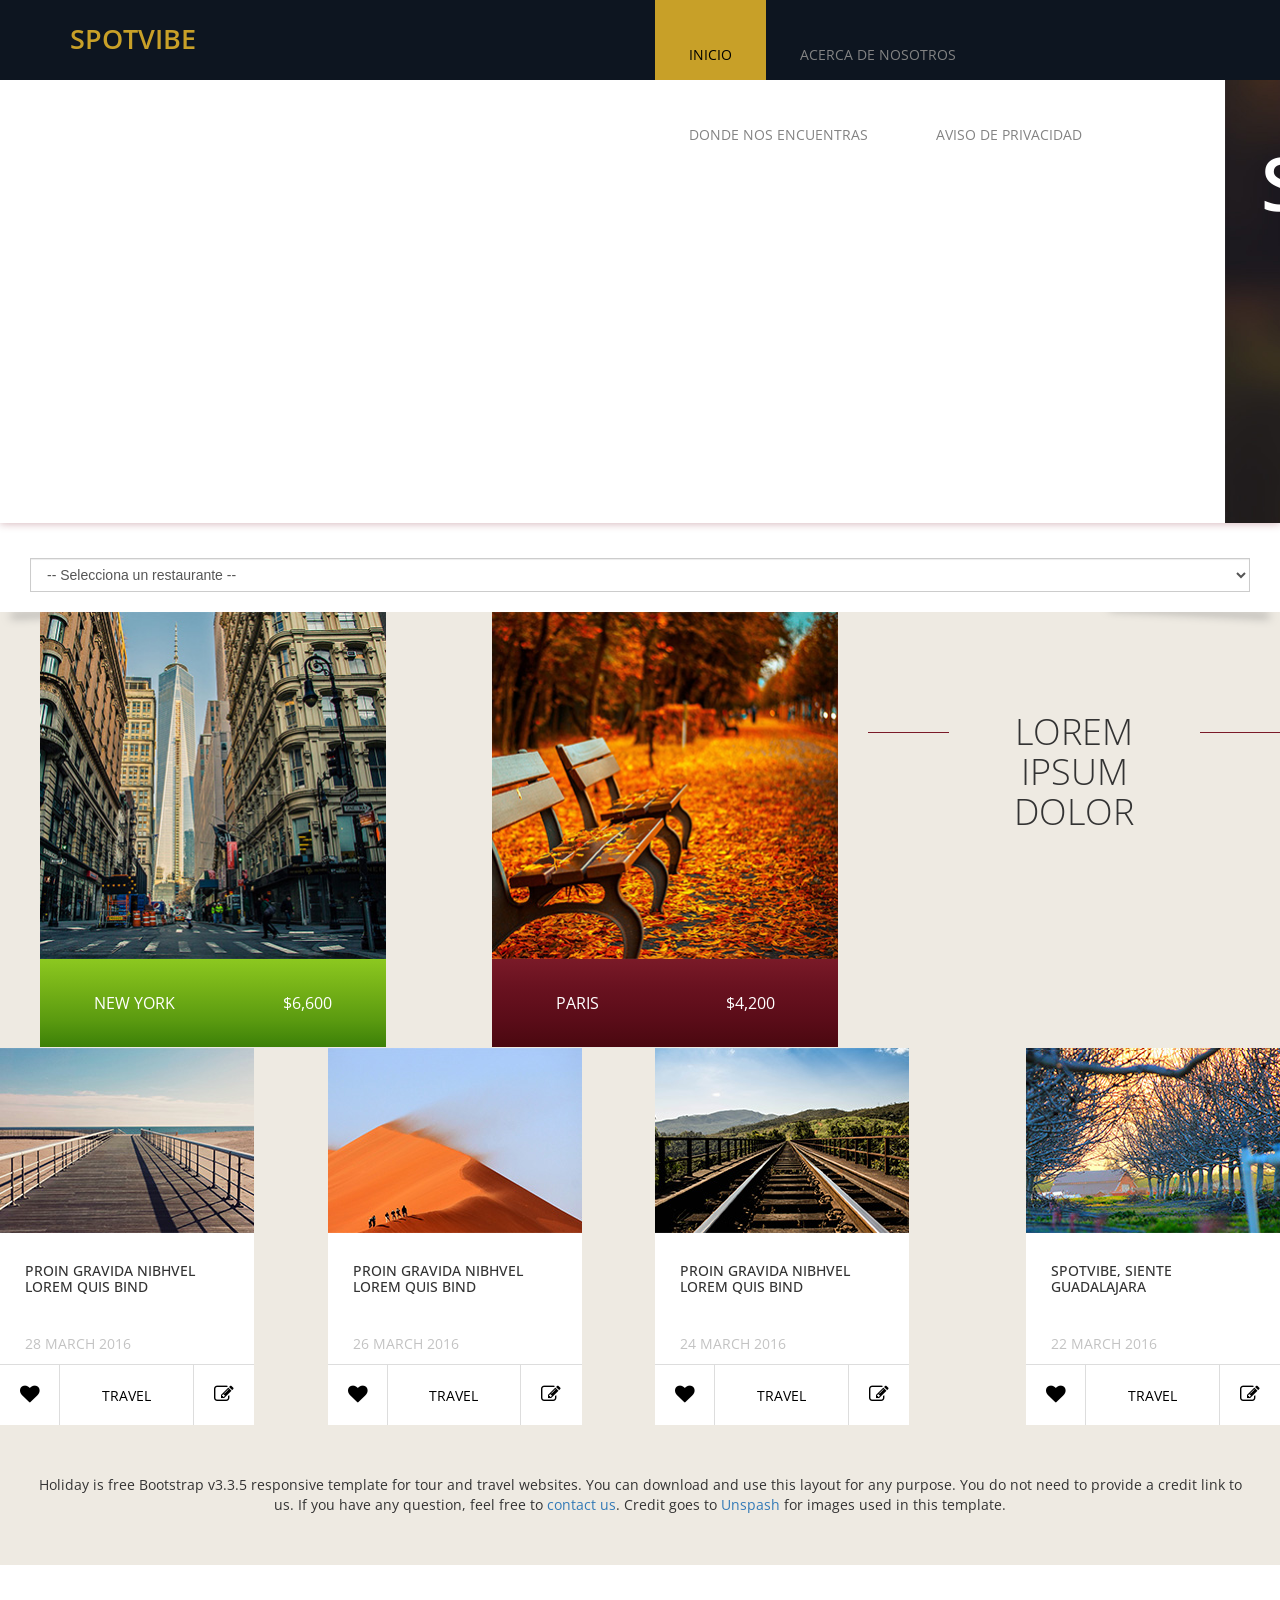
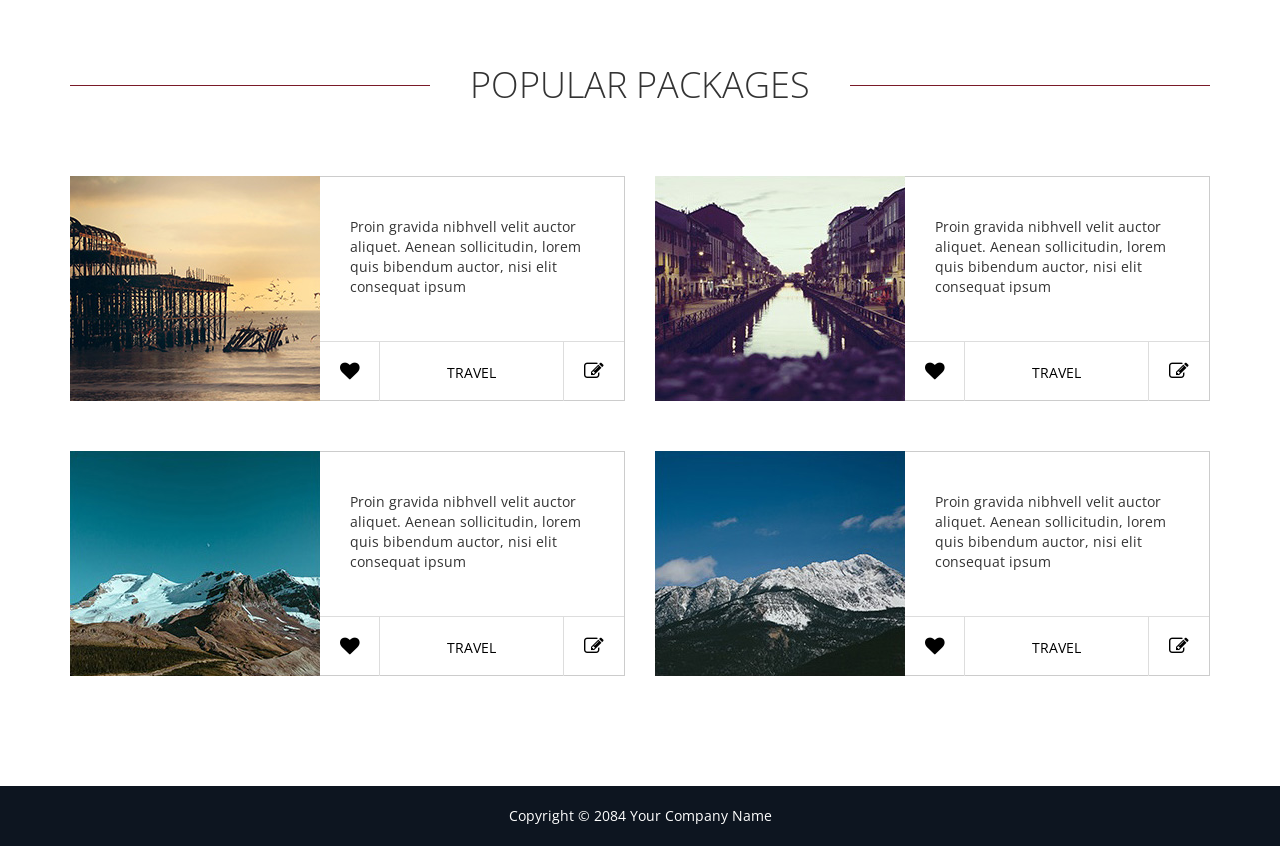
==== commit fa3df9b3: "Cambios de ubicacion, zona roja e index" ====
--- a/index.html
+++ b/index.html
@@ -4,17 +4,17 @@
   <meta charset="utf-8">
   <meta http-equiv="X-UA-Compatible" content="IE=edge">
   <meta name="viewport" content="width=device-width, initial-scale=1">
-  <title>Holiday - templatemo</title>
+  <title>spotVibe</title>
 <!--
-Holiday Template
+spotVibe · FIFA World Cup 2026 Theme
 http://www.templatemo.com/tm-475-holiday
 -->
   <link href='http://fonts.googleapis.com/css?family=Open+Sans:400,300,400italic,600,700' rel='stylesheet' type='text/css'>
   <link href="css/font-awesome.min.css" rel="stylesheet">
   <link href="css/bootstrap.min.css" rel="stylesheet">
   <link href="css/bootstrap-datetimepicker.min.css" rel="stylesheet">  
-  <link href="css/flexslider.css" rel="stylesheet">
-  <link href="css/templatemo-style.css" rel="stylesheet">
+  <link href="css/flexslider-wc2026.css" rel="stylesheet">
+  <link href="css/templatemo-style-wc2026.css" rel="stylesheet">
 
   <!-- HTML5 shim and Respond.js for IE8 support of HTML5 elements and media queries -->
   <!-- WARNING: Respond.js doesn't work if you view the page via file:// -->
@@ -30,7 +30,7 @@
   		<div class="container">
   			<div class="row">
   				<div class="col-lg-6 col-md-4 col-sm-3 tm-site-name-container">
-  					<a href="#" class="tm-site-name">Holiday</a>	
+  					<a href="#" class="tm-site-name">spotVibe</a>	
   				</div>
 	  			<div class="col-lg-6 col-md-8 col-sm-9">
 	  				<div class="mobile-menu-icon">
@@ -38,10 +38,10 @@
 		            </div>
 	  				<nav class="tm-nav">
 						<ul>
-							<li><a href="index.html" class="active">Home</a></li>
-							<li><a href="about.html">About</a></li>
-							<li><a href="tours.html">Our Tours</a></li>
-							<li><a href="contact.html">Contact</a></li>
+							<li><a href="index.html" class="active">Inicio</a></li>
+							<li><a href="about.html">Acerca de nosotros</a></li>
+							<li><a href="tours.html">Donde nos encuentras</a></li>
+							<li><a href="contact.html">Aviso de privacidad</a></li>
 						</ul>
 					</nav>		
 	  			</div>				
@@ -56,25 +56,25 @@
 		  <ul class="slides">
 		    <li>
 			    <div class="tm-banner-inner">
-					<h1 class="tm-banner-title">Find <span class="tm-yellow-text">The Best</span> Place</h1>
-					<p class="tm-banner-subtitle">For Your Holidays</p>
-					<a href="#more" class="tm-banner-link">Learn More</a>	
+					<h1 class="tm-banner-title">spotVibe <span class="tm-yellow-text">conoce Guadalajara </span> conoce la sede</h1>
+					<p class="tm-banner-subtitle">más mexicana</p>
+					<a href="#more" class="tm-banner-link">Más información</a>	
 				</div>
 				<img src="img/banner-1.jpg" alt="Image" />	
 		    </li>
 		    <li>
 			    <div class="tm-banner-inner">
-					<h1 class="tm-banner-title">Lorem <span class="tm-yellow-text">Ipsum</span> Dolor</h1>
-					<p class="tm-banner-subtitle">Wonderful Destinations</p>
-					<a href="#more" class="tm-banner-link">Learn More</a>	
+					<h1 class="tm-banner-title">Los <span class="tm-yellow-text"> monumentos</span> más</h1>
+					<p class="tm-banner-subtitle"> emblemáticos</p>
+					<a href="#more" class="tm-banner-link">Conoce spotVibe</a>	
 				</div>
 		      <img src="img/banner-2.jpg" alt="Image" />
 		    </li>
 		    <li>
 			    <div class="tm-banner-inner">
-					<h1 class="tm-banner-title">Proin <span class="tm-yellow-text">Gravida</span> Nibhvell</h1>
-					<p class="tm-banner-subtitle">Velit Auctor</p>
-					<a href="#more" class="tm-banner-link">Learn More</a>	
+					<h1 class="tm-banner-title">Turismo <span class="tm-yellow-text">inclusivo </span> y</h1>
+					<p class="tm-banner-subtitle">pueblos mágicos</p>
+					<a href="#more" class="tm-banner-link">Más información</a>	
 				</div>
 		      <img src="img/banner-3.jpg" alt="Image" />
 		    </li>
@@ -82,116 +82,41 @@
 		</div>	
 	</section>
 
-	<!-- gray bg -->	
-	<section class="container tm-home-section-1" id="more">
-		<div class="row">
-			<div class="col-lg-4 col-md-4 col-sm-6">
-				<!-- Nav tabs -->
-				<div class="tm-home-box-1">
-					<ul class="nav nav-tabs tm-white-bg" role="tablist" id="hotelCarTabs">
-					    <li role="presentation" class="active">
-					    	<a href="#hotel" aria-controls="hotel" role="tab" data-toggle="tab">Hotel</a>
-					    </li>
-					    <li role="presentation">
-					    	<a href="#car" aria-controls="car" role="tab" data-toggle="tab">Car Rental</a>
-					    </li>
-					</ul>
-
-					<!-- Tab panes -->
-					<div class="tab-content">
-					    <div role="tabpanel" class="tab-pane fade in active tm-white-bg" id="hotel">
-					    	<div class="tm-search-box effect2">
-								<form action="#" method="post" class="hotel-search-form">
-									<div class="tm-form-inner">
-										<div class="form-group">
-							            	 <select class="form-control">
-							            	 	<option value="">-- Select Hotel -- </option>
-							            	 	<option value="shangrila">Shangri-La</option>
-												<option value="chatrium">Chatrium</option>
-												<option value="fourseasons">Four Seasons</option>
-												<option value="hilton">Hilton</option>
-											</select> 
-							          	</div>
-							          	<div class="form-group">
-							                <div class='input-group date' id='datetimepicker1'>
-							                    <input type='text' class="form-control" placeholder="Check-in Date" />
-							                    <span class="input-group-addon">
-							                        <span class="fa fa-calendar"></span>
-							                    </span>
-							                </div>
-							            </div>
-							          	<div class="form-group">
-							                <div class='input-group date' id='datetimepicker2'>
-							                    <input type='text' class="form-control" placeholder="Check-out Date" />
-							                    <span class="input-group-addon">
-							                        <span class="fa fa-calendar"></span>
-							                    </span>
-							                </div>
-							            </div>
-							            <div class="form-group margin-bottom-0">
-							                <select class="form-control">
-							            	 	<option value="">-- Guests -- </option>
-							            	 	<option value="1">1</option>
-												<option value="2">2</option>
-												<option value="3">3</option>
-												<option value="4">4</option>
-												<option value="5p">5+</option>
-											</select> 
-							            </div>
-									</div>							
-						            <div class="form-group tm-yellow-gradient-bg text-center">
-						            	<button type="submit" name="submit" class="tm-yellow-btn">Check Now</button>
-						            </div>  
-								</form>
-							</div>
-					    </div>
-					    <div role="tabpanel" class="tab-pane fade tm-white-bg" id="car">
-							<div class="tm-search-box effect2">
-								<form action="#" method="post" class="hotel-search-form">
-									<div class="tm-form-inner">
-										<div class="form-group">
-							            	 <select class="form-control">
-							            	 	<option value="">-- Select Model -- </option>
-							            	 	<option value="shangrila">BMW</option>
-												<option value="chatrium">Mercedes-Benz</option>
-												<option value="fourseasons">Toyota</option>
-												<option value="hilton">Honda</option>
-											</select> 
-							          	</div>
-							          	<div class="form-group">
-							                <div class='input-group date-time' id='datetimepicker3'>
-							                    <input type='text' class="form-control" placeholder="Pickup Date" />
-							                    <span class="input-group-addon">
-							                        <span class="fa fa-calendar"></span>
-							                    </span>
-							                </div>
-							            </div>
-							          	<div class="form-group">
-							                <div class='input-group date-time' id='datetimepicker4'>
-							                    <input type='text' class="form-control" placeholder="Return Date" />
-							                    <span class="input-group-addon">
-							                        <span class="fa fa-calendar"></span>
-							                    </span>
-							                </div>
-							            </div>
-							            <div class="form-group">
-							            	 <select class="form-control">
-							            	 	<option value="">-- Options -- </option>
-							            	 	<option value="">Child Seat</option>
-												<option value="">GPS Navigator</option>
-												<option value="">Insurance</option>
-											</select> 
-							          	</div>							           
-									</div>							
-						            <div class="form-group tm-yellow-gradient-bg text-center">
-						            	<button type="submit" name="submit" class="tm-yellow-btn">Check Now</button>
-						            </div>  
-								</form>
-							</div>
-					    </div>				    
-					</div>
-				</div>								
-			</div>
+	<div role="tabpanel" class="tab-pane fade in active tm-white-bg" id="gastro">
+  <div class="tm-search-box effect2">
+    
+    <div class="tm-form-inner">
+
+      <!-- Selector de restaurante -->
+      <div class="form-group">
+        <select class="form-control" id="restaurantSelect" onchange="showRestaurantInfo()">
+          <option value="">-- Selecciona un restaurante --</option>
+          <option value="alcalde">Alcalde</option>
+          <option value="bruna">Bruna</option>
+          <option value="karne">Karne Garibaldi</option>
+          <option value="chata">La Chata</option>
+          <option value="ilatina">I Latina</option>
+          <option value="tikuun">Tikuun</option>
+          <option value="xokol">Xokol</option>
+        </select>
+      </div>
+
+      <!-- Info dinámica -->
+      <div id="restaurantInfo" style="display:none; margin-top:15px;">
+        <p id="resumen"></p>
+        <p><strong>📍</strong> <span id="ubicacion"></span></p>
+
+        <div class="text-center" style="margin-top:10px;">
+          <a id="btnReserva" target="_blank" class="btn btn-success btn-sm">Reservar</a>
+          <a id="btnInfo" target="_blank" class="btn btn-info btn-sm">Más info</a>
+          <a id="btnMapa" target="_blank" class="btn btn-warning btn-sm">Ubicación</a>
+        </div>
+      </div>
+
+    </div>
+
+  </div>
+</div>
 
 			<div class="col-lg-4 col-md-4 col-sm-6">
 				<div class="tm-home-box-1 tm-home-box-1-2 tm-home-box-1-center">
@@ -265,7 +190,7 @@
 				<div class="col-lg-3 col-md-3 col-sm-6 col-xs-6 col-xxs-12">
 					<div class="tm-home-box-2 tm-home-box-2-right">						
 					    <img src="img/index-06.jpg" alt="image" class="img-responsive">
-						<h3>Proin Gravida Nibhvel Lorem Quis Bind</h3>
+						<h3>spotVibe, siente Guadalajara</h3>
 						<p class="tm-date">22 March 2016</p>
 						<div class="tm-home-box-2-container">
 							<a href="#" class="tm-home-box-2-link"><i class="fa fa-heart tm-home-box-2-icon border-right"></i></a>
@@ -458,5 +383,21 @@
 
 	  	});
 	</script>
+	<script src="js/zonaroja.js"></script>
+	<script> navigator.geolocation.getCurrentPosition(
+(pos) => {
+const lat = pos.coords.latitude;
+const lon = pos.coords.longitude;
+console.log(`¡Encontrado! Tu ubicación es:`);
+console.log(`Latitud: ${lat}`);
+console.log(`Longitud: ${lon}`);
+console.log(`Mira tu ubicación en el mapa: https://www.google.com/maps?q=${lat},${lon}`);
+console.log(`Mira tu ubicación en el mapa: https://www.google.com/maps?q=20.6825522,-103.3651568,`);
+  },
+(err) => {
+console.error(`Error (${err.code}): ${err.message}`);
+  }
+); </script>
+	
  </body>
  </html>
--- a/css/templatemo-style-wc2026.css
+++ b/css/templatemo-style-wc2026.css
@@ -0,0 +1,910 @@
+/** 
+ * Holiday Template - FIFA World Cup 2026 Edition
+ * Paleta basada en el logo oficial FIFA World Cup 2026
+ *
+ * COLOR CODES
+ * Maroon    #7A1A28  (rojo vino / FIFA center)
+ * Blue      #3A6EC0  (azul royal / dígitos grandes)
+ * Navy      #1A2E5A  (azul navy oscuro)
+ * Lime      #8CC820  (verde lima)
+ * Green     #1E7832  (verde oscuro)
+ * Orange    #E04820  (naranja)
+ * Gold      #C8A028  (dorado / trofeo)
+ * Dark      #0D1520  (fondo oscuro)
+ *
+ */
+
+/* CSS Resets */ 
+ul,p {
+	margin: 0; 
+	padding: 0;
+}
+h1,h2,h3 {
+	margin: 0;
+	padding: 0;
+}
+h1,h2,h3,a,p { font-family: 'Open Sans', sans-serif; }
+a:hover,
+a:focus {
+	text-decoration: none;
+}
+
+/* Header & Nav */
+body { overflow-x: hidden; }
+.tm-header {
+	background: #0D1520;
+	height: 80px;
+	position: relative;
+	z-index: 100;
+}
+.tm-site-name-container { padding-top: 20px; }
+.tm-site-name {
+	color: #C8A028;
+	font-size: 27px;
+	font-weight: 600;
+	text-transform: uppercase;
+}
+.tm-site-name:hover,
+.tm-site-name:focus {
+	color: #E04820;
+}
+.mobile-menu-icon { display: none; }
+.tm-nav {
+	display: block;
+	overflow: hidden;
+}
+.tm-nav li {
+	list-style: none;
+	float: left;
+}
+.tm-nav li a {
+	color: #838383;
+	display: block;
+	padding: 45px 34px 15px 34px;
+	text-transform: uppercase;
+	transition: all 0.3s ease;
+}
+.tm-nav li a.active,
+.tm-nav li a:focus,
+.tm-nav li a:hover {
+	background: #C8A028;
+	color: #000;
+}
+
+/* Banner */
+.tm-banner-inner {
+    height: auto;
+    margin: auto;
+    position: absolute;
+    top: -20px;
+    left: 0px;
+    bottom: 0px;
+    right: 0px;
+    display: -webkit-flex;
+    display: -ms-flexbox;
+    display: flex;
+    -webkit-flex-direction: column;
+        -ms-flex-direction: column;
+            flex-direction: column;
+    -webkit-align-items: center;
+        -ms-flex-align: center;
+            align-items: center;
+    -webkit-justify-content: center;
+        -ms-flex-pack: center;
+            justify-content: center;
+}
+.tm-banner-title,
+.tm-banner-subtitle,
+.tm-banner-link {
+	text-transform: uppercase;
+}
+.tm-banner-title,
+.tm-banner-subtitle {
+	color: white;
+}
+.tm-banner-title {	
+	font-size: 74px;
+	font-weight: 600;
+}
+.tm-banner-subtitle { font-size: 34px; }
+.tm-yellow-text { color: #C8A028; }
+.tm-banner-link {
+	background: rgba(122, 26, 40, 0.50) none repeat scroll 0% 0%;
+	border: 1px solid #C8A028;
+	color: #FFF;
+	font-weight: 600;
+	display: inline-block;
+	padding: 18px 40px;
+	margin-top: 30px;
+	transition: all 0.3s ease;
+}
+.tm-banner-link:hover,
+.tm-banner-link:focus {
+	background: #C8A028;
+	color: #000;
+}
+.flexslider.flexslider-banner {
+	max-width: 100%;
+	height: 100%;
+	z-index: 0;
+}
+.flexslider.flexslider-banner .slides > li {
+	text-align: center;
+}
+.flexslider.flexslider-banner .flex-direction-nav a:before {
+	color: #C8A028;
+}
+.flex-direction-nav a {
+	height: 50px;
+}
+
+/* Section 1, index.html */
+.tm-gray-bg { background-color: #EEEAE2; }
+.tm-home-section-1 {
+	position: relative;
+	top: -50px;
+}
+.form-control {	border-radius: 0; }
+.form-control:focus {
+	border-color: #C8A028;
+	box-shadow: 0px 1px 1px rgba(0, 0, 0, 0.075) inset, 0px 0px 8px rgba(252, 221, 68, 0.6);
+}
+.tm-yellow-gradient-bg {
+	/* Permalink - use to edit and share this gradient: http://colorzilla.com/gradient-editor/#f5d11d+0,f3d10e+1,efcf1c+2,fccd0d+4,f7ca0d+5,f9cb1e+6,f7cb10+7,f8cc14+8,f0c40c+54,edc50c+55,e9c108+71,ecc008+78,e6be06+91,e9bd06+93,e8bc06+100 */
+	background: #C8A028; /* Old browsers */
+	background: linear-gradient(to bottom, #C8A028 0%, #B8901E 20%, #A87E14 50%, #9A6E0A 80%, #8C6000 100%); /* W3C */
+	filter: progid:DXImageTransform.Microsoft.gradient( startColorstr='#C8A028', endColorstr='#8C6000',GradientType=0 ); /* IE6-9 */
+}
+.tm-green-gradient-bg {
+	/* Permalink - use to edit and share this gradient: http://colorzilla.com/gradient-editor/#2ec66b+0,2dc970+1,2ac96c+2,2bc76e+4,2bc869+5,2ac871+6,29c86c+7,28c76b+15,2bc76c+16,21bb61+73,1eb860+100 */
+	background: #8CC820; /* Old browsers */
+	background: linear-gradient(to bottom, #8CC820 0%, #78B418 30%, #5A9A10 70%, #3C8008 100%); /* W3C */
+	filter: progid:DXImageTransform.Microsoft.gradient( startColorstr='#8CC820', endColorstr='#3C8008',GradientType=0 ); /* IE6-9 */
+}
+.tm-red-gradient-bg {
+	/* Permalink - use to edit and share this gradient: http://colorzilla.com/gradient-editor/#e97262+0,ef6865+1,ed6c5f+2,f07162+4,f17062+5,eb6f67+6,ec6c5f+7,ec6b5e+18,eb5d4f+56,e95242+100 */
+	background: #7A1A28; /* Old browsers */
+	background: linear-gradient(to bottom, #7A1A28 0%, #6A1220 30%, #5A0C18 70%, #4A0810 100%); /* W3C */
+	filter: progid:DXImageTransform.Microsoft.gradient( startColorstr='#7A1A28', endColorstr='#4A0810',GradientType=0 ); /* IE6-9 */
+}
+.tm-yellow-gradient-bg,
+.tm-green-gradient-bg,
+.tm-red-gradient-bg {
+	display: -webkit-flex;
+	display: -ms-flexbox;
+	display: flex;
+	-webkit-align-items: center;
+	    -ms-flex-align: center;
+	        align-items: center;
+	height: 88px;
+}
+.tm-city-price-container {
+	padding: 30px 0;
+	font-size: 16px;
+	color: white;
+	text-transform: uppercase;
+	-webkit-justify-content: space-around;
+	    -ms-flex-pack: distribute;
+	        justify-content: space-around;
+}
+.tm-city-price-container:hover { font-weight: 600; }
+.tm-yellow-btn {
+	width: 130px;
+	height: 40px;
+	background-color: #C8A028;
+	border: medium none;
+	color: #FFF;
+	font-size: 12px;
+	margin: 24px auto;
+	text-transform: uppercase;
+	box-shadow: 0px 0px 1px 0px rgba(0, 0, 0, 0.3);
+}
+.tm-yellow-btn:hover,
+.tm-yellow-btn:focus {
+	background-color: #E04820;
+}
+.tm-form-inner { padding: 35px 30px 5px; }
+
+/*http://cssdeck.com/labs/different-css3-box-shadows-effects*/
+/*==================================================
+ * Effect 2
+ * ===============================================*/
+.effect2
+{
+  position: relative;
+}
+.effect2:before, .effect2:after
+{
+  z-index: -1;
+  position: absolute;
+  content: "";
+  bottom: 15px;
+  left: 10px;
+  width: 50%;
+  top: 80%;
+  max-width:160px;
+  background: #777;
+  box-shadow: 0 15px 10px #777;
+  -webkit-transform: rotate(-3deg);
+  transform: rotate(-3deg);
+}
+.effect2:after
+{
+  -webkit-transform: rotate(3deg);
+  transform: rotate(3deg);
+  right: 10px;
+  left: auto;
+}
+.tm-white-bg {
+	background-color: #fff;
+}
+.tm-home-box-1 {
+	width: 346px;
+	height: 436px;
+}
+.tm-home-box-1-center {
+	margin: 0 auto;
+}
+.tm-home-box-1-right,
+.tm-home-box-2-right {
+	margin-left: auto;
+}
+.input-group-addon { border-radius: 0; }
+#hotelCarTabs {
+	border-bottom: none;
+	height: 52px;
+}
+#hotelCarTabs li {
+	width: 50%;
+	height: 100%;
+}
+#hotelCarTabs > li > a {
+	margin-right: 0;
+	padding-top: 15px;
+	padding-bottom: 15px;
+	text-align: center;
+	text-transform: uppercase;
+	background: linear-gradient(to bottom, #3A6EC0 0%, #2A5EAF 50%, #1A4EA0 100%) repeat scroll 0% 0%;
+	border: none;
+	border-radius: 0;
+	color: #FFF;
+	font-weight: 600;
+}
+#hotelCarTabs > li > a:hover,
+#hotelCarTabs > li > a:focus {
+	border: none;
+	background: #4A7ECF;
+}
+#hotelCarTabs > li.active > a, 
+#hotelCarTabs > li.active > a:focus, 
+#hotelCarTabs > li.active > a:hover
+{
+	background: transparent;
+	border: none;	
+}
+/* Footer */
+.tm-black-bg { background-color: #0D1520; }
+.tm-copyright-text {
+	color: white;
+	text-align: center;
+	padding-top: 20px;
+	padding-bottom: 20px;
+}
+.tm-copyright-text a {
+	color: #C8A028;
+}
+
+.tm-copyright-text a:hover {
+	color: white;
+}
+
+.hotel-search-form .form-group { margin-bottom: 30px; }
+
+/*Section 2, index.html */
+.section-margin-top { margin-top: 100px; }
+hr { border-top: 1px solid #7A1A28; }
+.tm-section-header {
+	margin-bottom: 70px;
+	overflow: hidden;
+}
+.tm-section-title {
+	text-align: center;
+	text-transform: uppercase;
+	font-size: 36px;
+	font-weight: 300;
+}
+.tm-home-box-2 {
+	background-color: white;
+	max-width: 254px;
+}
+.tm-home-box-2 h3 {
+	font-size: 14px;
+	padding: 30px 25px;
+	text-transform: uppercase;
+}
+.tm-date {
+	color: #c3c3c3;
+	padding: 10px 25px;
+	text-transform: uppercase;
+}
+.tm-home-box-2-container {
+	border-top: 1px solid #DDD;
+	overflow: hidden;
+}
+.tm-home-box-2-link {
+	display: inline-block;
+	height: 100%;
+	color: black;	
+	transition: all 0.3s ease;
+	text-align: center;
+}
+.tm-home-box-2-link:hover,
+.tm-home-box-2-link:focus {
+	color: #C8A028;
+}
+.border-left { border-left: 1px solid #DDD; }
+.border-right {	border-right: 1px solid #DDD; }
+.tm-home-box-2-icon {
+	padding: 20px;
+	width: 60px;
+	height: 60px;
+	font-size: 1.4em;
+}
+.tm-home-box-2-description {
+	display: inline-block;
+	text-align: center;
+	text-transform: uppercase;
+	width: 125px;
+	padding-bottom: 18px;
+}
+.tm-home-box-2-description.box-3 { width: 175px; }
+.home-description {
+	margin: 50px auto;
+	padding: 0 30px;
+	text-align: center;
+}
+
+.tm-home-box-3 {
+	margin-bottom: 50px;
+	max-width: 555px;
+	overflow: hidden;
+}
+.tm-home-box-3-img-container { float: left; }
+.tm-home-box-3-info {
+    height: 225px;
+    max-width: 305px;
+    float: right;
+    border: 1px solid #CCC;
+	border-left: none;
+}
+.tm-home-box-3-description { padding: 40px 30px 44px; }
+.section-padding-bottom { padding-bottom: 60px; }
+
+/* Tours */
+.tm-tours-box-1 {
+	width: 100%;
+	max-width: 532px;
+	margin-bottom: 50px;
+}
+.tm-tours-box-1-info {
+	background: white;
+	padding: 40px;
+	overflow: hidden;
+}
+.tm-tours-box-1-info-left,
+.tm-tours-box-1-info-right {
+	float: left;
+	width: 50%;
+}
+.tm-tours-box-1-info-left {
+	border-right: 1px solid #B1B1B1;
+	padding-right: 30px;
+}
+.tm-tours-box-1-info-right { padding-left: 30px; }
+.margin-bottom-20 { margin-bottom: 20px; }
+.margin-bottom-30 { margin-bottom: 30px; }
+.gray-text { color: #B1B1B1; }
+.tours-1-description { line-height: 1.8; }
+.tm-tours-box-1-link { overflow: hidden }
+.tm-tours-box-1-link-left { 
+	background-color: #3A6EC0;
+	padding: 20px 30px;
+	float: left;
+	width: 75%;
+	text-transform: uppercase;
+}
+.tm-tours-box-1-link-right {
+	float: left;
+	background-color: #1A2E5A;
+	font-weight: 600;
+	font-size: 18px;
+	display: block;
+	padding: 17px 30px;
+	width: 25%;
+	transition: all 0.3s;
+	text-align: center;
+}
+.tm-tours-box-1-link-right:hover,
+.tm-tours-box-1-link-right:focus {
+	color: white;
+	background-color: #4A7ECF;
+}
+.tm-tours-box-1-link-left,
+.tm-tours-box-1-link-right {
+	color: white;
+	height: 60px;
+}
+.tm-tours-box-2 {
+	max-width: 254px;
+	width: 100%;
+}
+.tm-tours-box-2-info h3 {
+	font-size: 14px;
+	text-transform: uppercase;
+	padding-bottom: 20px;
+	border-bottom: 1px solid #b1b1b1;
+}
+.tm-tours-box-2-info {
+    padding: 20px;
+    border-left: 1px solid #E4E4E4;
+    border-right: 1px solid #E4E4E4;
+}
+.tm-tours-box-2-link {
+	display: block;
+	padding-top: 20px;
+	padding-bottom: 20px;
+	text-align: center;
+	background-color: #8C8C8C;
+	color: white;
+	text-transform: uppercase;
+	transition: all 0.3s ease;
+}
+.tm-tours-box-2-link:hover,
+.tm-tours-box-2-link:focus {
+	color: white;
+	background-color: #C8A028;
+}
+
+.margin-bottom-15 { margin-bottom: 15px; }
+.margin-bottom-5 { margin-bottom: 5px; }
+
+/* About */
+.about-section { margin-top: 150px; }
+.tm-about-box-1 {
+	background-color: white;
+	width: 255px;
+	height: 380px;
+	padding: 30px;
+	text-align: center;
+}
+.tm-about-box-1-img {
+	display: block;
+	margin: 0 auto 30px;
+	border-radius: 50%;
+	border: 5px solid #d4d4d4;
+	transition: all 0.3s ease;
+}
+.tm-about-box-1-img:hover,
+.tm-about-box-1-img:focus {
+	border: 5px solid #C8A028;	
+}
+.tm-about-box-1-title {
+	font-size: 17px;
+	font-style: italic;
+	text-transform: uppercase;
+	margin-bottom: 15px;
+}
+.tm-about-box-1-title span {
+	font-size: 14px;
+	font-style: normal;
+	text-transform: none;
+}
+.tm-social-icon {
+	color: #B1B1B1;
+	font-size: 18px;
+	padding: 0 10px;
+}
+.tm-social-icon:hover {	color: #C8A028; }
+.tm-testimonials-box {
+	width: 272px;
+	height: 530px;
+	background-color: #C8A028;
+	float: left;
+}
+.tm-testimonials-title {
+	background-color: #1A2E5A;
+	color: white;
+	padding: 20px;
+	text-align: center;
+	text-transform: uppercase;
+	font-weight: 300;
+}
+.tm-testimonials-content {
+	padding: 30px;
+	text-align: center;
+	font-style: italic;
+}
+.tm-testimonial {
+	padding-top: 20px;
+	padding-bottom: 15px;
+}
+.tm-what-we-do-right {
+	float: right;
+	margin-left: 30px;
+	max-width: 820px;
+	width: 100%;
+}
+.tm-about-box-2 { overflow: hidden; }
+.tm-about-box-2-img,
+.tm-about-box-2-text {
+	float: left;
+}
+.tm-about-box-2-text {
+	margin-left: 40px;
+	max-width: 440px;
+	width: 100%;
+}
+.tm-about-box-2-title {
+	text-transform: uppercase;
+	text-align: left;
+	margin-bottom: 30px;
+}
+.tm-about-box-2-description {
+	text-align: left;
+	margin-bottom: 20px;
+}
+.tm-about-box-2-footer {
+	border-top: 1px solid #ddd;
+	border-bottom: 1px solid #ddd;
+	text-align: right;
+	text-transform: uppercase;
+	padding-top: 10px;
+	padding-bottom: 10px;
+}
+
+/* Flexslider */
+.flex-caption,
+.flexslider.flexslider .slides img {
+	float: left;
+}
+.flex-caption {
+  width: 572px;
+  padding: 40px;
+  left: 0;
+  bottom: 0;
+  font-size: 14px;
+  line-height: 18px;
+}
+.flexslider.flexslider-banner .slides img { 
+	display: block;
+	width: 100%; 
+}
+.flexslider {
+	border: none;
+	border-radius: 0;
+	margin: 0 auto;	
+	width: 100%;
+}
+.flexslider.flexslider-about {
+	max-width: 1100px;
+}
+.flexslider.flexslider-about img {
+	max-width: 528px;
+}
+.slider-title {
+	font-style: italic;
+	font-weight: 600;
+	margin-bottom: 25px;
+	text-transform: uppercase;
+}
+.slider-subtitle {
+	font-size: 18px;
+	margin-bottom: 30px;
+	text-align: left;
+}
+.slider-description {
+	color: #B1B1B1;
+	line-height: 1.6;
+	margin-bottom: 40px;
+	text-align: justify;
+}
+.slider-social { text-align: right; }
+
+/* Contact */
+.tm-contact-box-1 {
+	background-color: #F4F4F4;
+	padding: 40px;
+}
+.contact-image { 
+	float: left; 
+	widthh: 100%;
+	max-width: 494px;
+}
+.contact-text {
+	float: left;
+	margin-left: 40px;
+	max-width: 550px;
+	width: 100%;
+}
+.effect2-contact::before, 
+.effect2-contact::after {
+	max-width: 550px;
+}
+#google-map {
+	height: 335px;
+	width: 100%;
+}
+.tm-submit-btn {
+	background: #C8A028; /* Old browsers */
+	background: linear-gradient(to bottom, #C8A028 0%, #B8901E 20%, #A87E14 50%, #9A6E0A 80%, #8C6000 100%); /* W3C */
+	filter: progid:DXImageTransform.Microsoft.gradient( startColorstr='#C8A028', endColorstr='#8C6000',GradientType=0 ); /* IE6-9 */
+	width: 100%;
+	border: none;
+	height: 40px;
+	text-transform: uppercase;
+	font-style: italic;
+	font-size: 12px;
+	font-weight: 600;
+}
+.tm-submit-btn:hover { background: #A87E14; }
+.contact-social { margin-top: 20px; }
+.contact-social .fa { color: white; }
+.tm-social-facebook { background-color: #3A6EC0; }
+.tm-social-dribbble { background-color: #E4588E; }
+.tm-social-twitter { background-color: #77D1EE; }
+.tm-social-instagram { background-color: #527AA1; }
+.tm-social-google-plus { background-color: #7A1A28; }
+.contact-social .tm-social-icon {
+    padding: 5px 0;
+    width: 35px;
+    height: 35px;
+    display: inline-block;
+    text-align: center;
+    margin-right: 10px;
+}
+.contact-social .tm-social-icon:last-child { margin-right: 0; }
+
+@media screen and (max-width: 1199px) {
+	.tm-banner-title { font-size: 50px; }
+	.tm-banner-subtitle { font-size: 30px; }
+	.tm-home-section-1 { top: -20px; }
+	.tm-home-box-1 {
+		width: 300px;
+		height: 388px;
+	}
+	.hotel-search-form .form-group { margin-bottom: 18px; }
+	.tm-home-box-2-description { padding-bottom: 15px; }
+	.tm-home-box-3 {
+		margin-left: auto;
+		margin-right: auto;
+	}
+	.tm-home-box-2-description.box-3 { width: 185px; }
+	.tm-about-box-1 {
+		width: 215px;
+		padding: 24px 15px;
+	}
+	.tm-testimonials-box { width: 220px; }
+	.tm-testimonials-content { padding: 20px; }
+	.tm-what-we-do-right { max-width: 685px; }
+	.tm-about-box-2-img {
+		max-width: 280px;
+		height: auto;
+	}
+	.tm-about-box-2-text { max-width: 360px; }
+	.flex-caption {	
+		padding: 25px; 
+		max-width: 500px;
+	}
+	.flexslider.flexslider-about .slides img {
+		max-width: 450px;
+	}
+	.slider-title {
+		margin-bottom: 15px; 
+	}
+	.slider-subtitle { 
+		margin-bottom: 20px;	
+	}
+	.slider-description {
+		margin-bottom: 20px;
+		line-height: 1.3;
+	}
+	.tm-contact-box-1 {	padding: 30px; }
+	.contact-image { max-width: 450px; }
+	.contact-text {	max-width: 400px; }
+	.flexslider.flexslider-about .slides img { width: 450px;	}	
+}
+
+@media screen and (max-width: 1199px) and (min-width: 992px) {
+	.tm-home-box-2-description { width: 94px; }
+	.tm-home-box-2-icon {
+		padding: 18px;
+		width: 55px;
+		height: 55px;
+	}
+	.tm-home-box-3-description { padding-bottom: 47px; }
+}
+
+@media screen and (max-width: 991px) {
+	.tm-home-box-1 {
+		margin-bottom: 50px;
+		width: 346px;
+		height: 436px;
+	}
+	.tm-home-box-2 { margin: 0 auto 30px; }
+	.tm-home-box-2-description {
+		width: 125px;
+		vertical-align: top;
+	}
+	.tm-home-box-2-description.box-3 { width: 175px; }
+	.hotel-search-form .form-group { margin-bottom: 30px; }
+	.home-description {	margin: 40px auto 40px;	}
+	.tm-tours-box-1-link-left {	width: 65%;	}
+	.tm-tours-box-1-link-right { width: 35%; }
+	.tm-tours-box-2 { margin: 0 auto 30px; }
+	.tm-about-box-1 {
+		margin: 0 auto 30px;
+		width: 100%;
+	}
+	.tm-what-we-do-right {
+		float: none;
+		margin-left: 0;
+		max-width: 100%;
+	}
+	.tm-about-box-2-img { max-width: 100%; }
+	.tm-about-box-2-text { max-width: 340px; }
+	.tm-testimonials-box {
+	    max-width: 340px;
+	    width: 100%;
+	    margin: 30px auto 0;
+	    float: none;
+	    height: auto;
+	}
+	.flexslider.flexslider-about,
+	.flexslider.flexslider-about .slides img, 
+	.flex-caption {
+		max-width: 528px;
+		width: 100%;
+	}
+	.flexslider .slides img, 
+	.flex-caption {
+		width: 100%;
+	}
+	.contact-text {
+		margin-left: 0;
+		margin-top: 50px;
+		max-width: 100%;
+	}
+	.tm-contact-form-input { margin-top: 50px; }
+}
+
+@media screen and (max-width: 767px) {
+	
+	/* http://www.impressivewebs.com/animate-display-block-none/
+	 * Comment by Jon Christensen
+	 */
+	.tm-nav.show {
+		opacity: 1;
+		height: auto;
+		transition: opacity 1s, height 0;
+	}
+	.tm-nav {
+	    opacity: 0;
+		transition: opacity 1s, height 0 1s;
+		height: 0;
+	    position: fixed;
+	    z-index: 1000;
+	    top: 69px;
+	    right: 15px;
+	    background: rgba(15,15,15,0.7);
+	    transition: all 0.3s ease;
+	}
+	.tm-nav li { float: none; }
+	.tm-nav li a {
+		color: white;
+	    display: block;
+	    padding: 20px 30px 20px;
+	}
+	.mobile-menu-icon {
+	    display: block;
+	    cursor: pointer;
+	    color: #C8A028;
+	    font-size: 30px;
+	    position: fixed;
+	    top: 15px;
+	    right: 15px;
+	    background-color: rgba(15, 15, 15, 0.7);
+	    padding: 6px 15px;
+	    z-index: 1000;
+	}
+	.- { height: 400px;	}
+	.tm-banner-title { font-size: 40px;	}
+	.tm-banner-subtitle { font-size: 24px; }
+	.tm-banner-inner { top: 0; }
+	.tm-banner-link {
+		padding: 12px 30px;
+		margin-top: 10px;
+	}
+/* 	.tm-banner, .flexslider.flexslider-banner .slides img { height: 500px; } */
+	.tm-home-box-1 {
+		margin-left: auto;
+		margin-right: auto;
+		max-width: 100%;
+	}
+	.tm-home-box-1-2 { height: auto; }
+	.tm-tours-box-1 {
+		margin-left: auto;
+		margin-right: auto;
+	}
+	.tm-what-we-do-right { text-align: center; }
+	.section-margin-top.about-section {	margin-top: 120px; }
+	.tm-section-header { margin-bottom: 40px; }
+	.tm-about-box-1 {
+		width: 100%;
+		max-width: 300px;
+		padding: 30px;
+	}
+	.tm-about-box-2-img, 
+	.tm-about-box-2-text {
+		float: none;
+	}
+	.tm-about-box-2-text { margin: 30px auto; }
+}
+
+@media screen and (max-width: 600px) {
+	.col-xxs-12 { width: 100%; }
+	.section-margin-top { margin-top: 50px;	}
+	.tm-banner-title {
+    	font-size: 30px;
+	}
+	.tm-banner-subtitle { font-size: 16px; }
+	.tm-banner-link { 
+		padding: 10px 25px;
+	}
+	.tm-home-section-1 { top: 0; }
+	.tm-home-box-3-img-container,
+	.tm-home-box-3-info {
+		float: none;
+	}
+	.tm-home-box-3-info {
+		max-width: 250px;
+		border: 1px solid #CCC;
+		border-top: none;
+	}
+	.tm-home-box-3-description {
+	    padding-top: 30px;
+	    padding-bottom: 34px;
+	}
+	.tm-home-box-3 { max-width: 250px; }
+	.tm-home-box-2-description.box-3 { width: 120px; }
+}
+
+@media screen and (max-width: 420px) {
+	.tm-banner-title { font-size: 20px;	}
+	.tm-banner-subtitle { font-size: 12px; }
+	.tm-banner-link { padding: 5px 10px; }
+	.tm-tours-box-1-info-left,
+	.tm-tours-box-1-info-right {
+		float: none;
+		width: 100%;
+	}
+	.tm-tours-box-1-info-left {
+		border-right: none;
+		border-bottom: 1px solid #B1B1B1;
+		padding-right: 0;
+		padding-bottom: 30px;	
+	}
+	.tm-tours-box-1-info-right {
+		padding-left: 0;
+		padding-top: 30px;		
+	}
+	.tm-tours-box-1-link-left,
+	.tm-tours-box-1-link-right {
+		float: none;
+		width: 100%;
+		text-align: center;
+	}
+}
+
+@media screen and (max-width: 400px) {
+	.tm-section-title {	font-size: 28px; }
+}
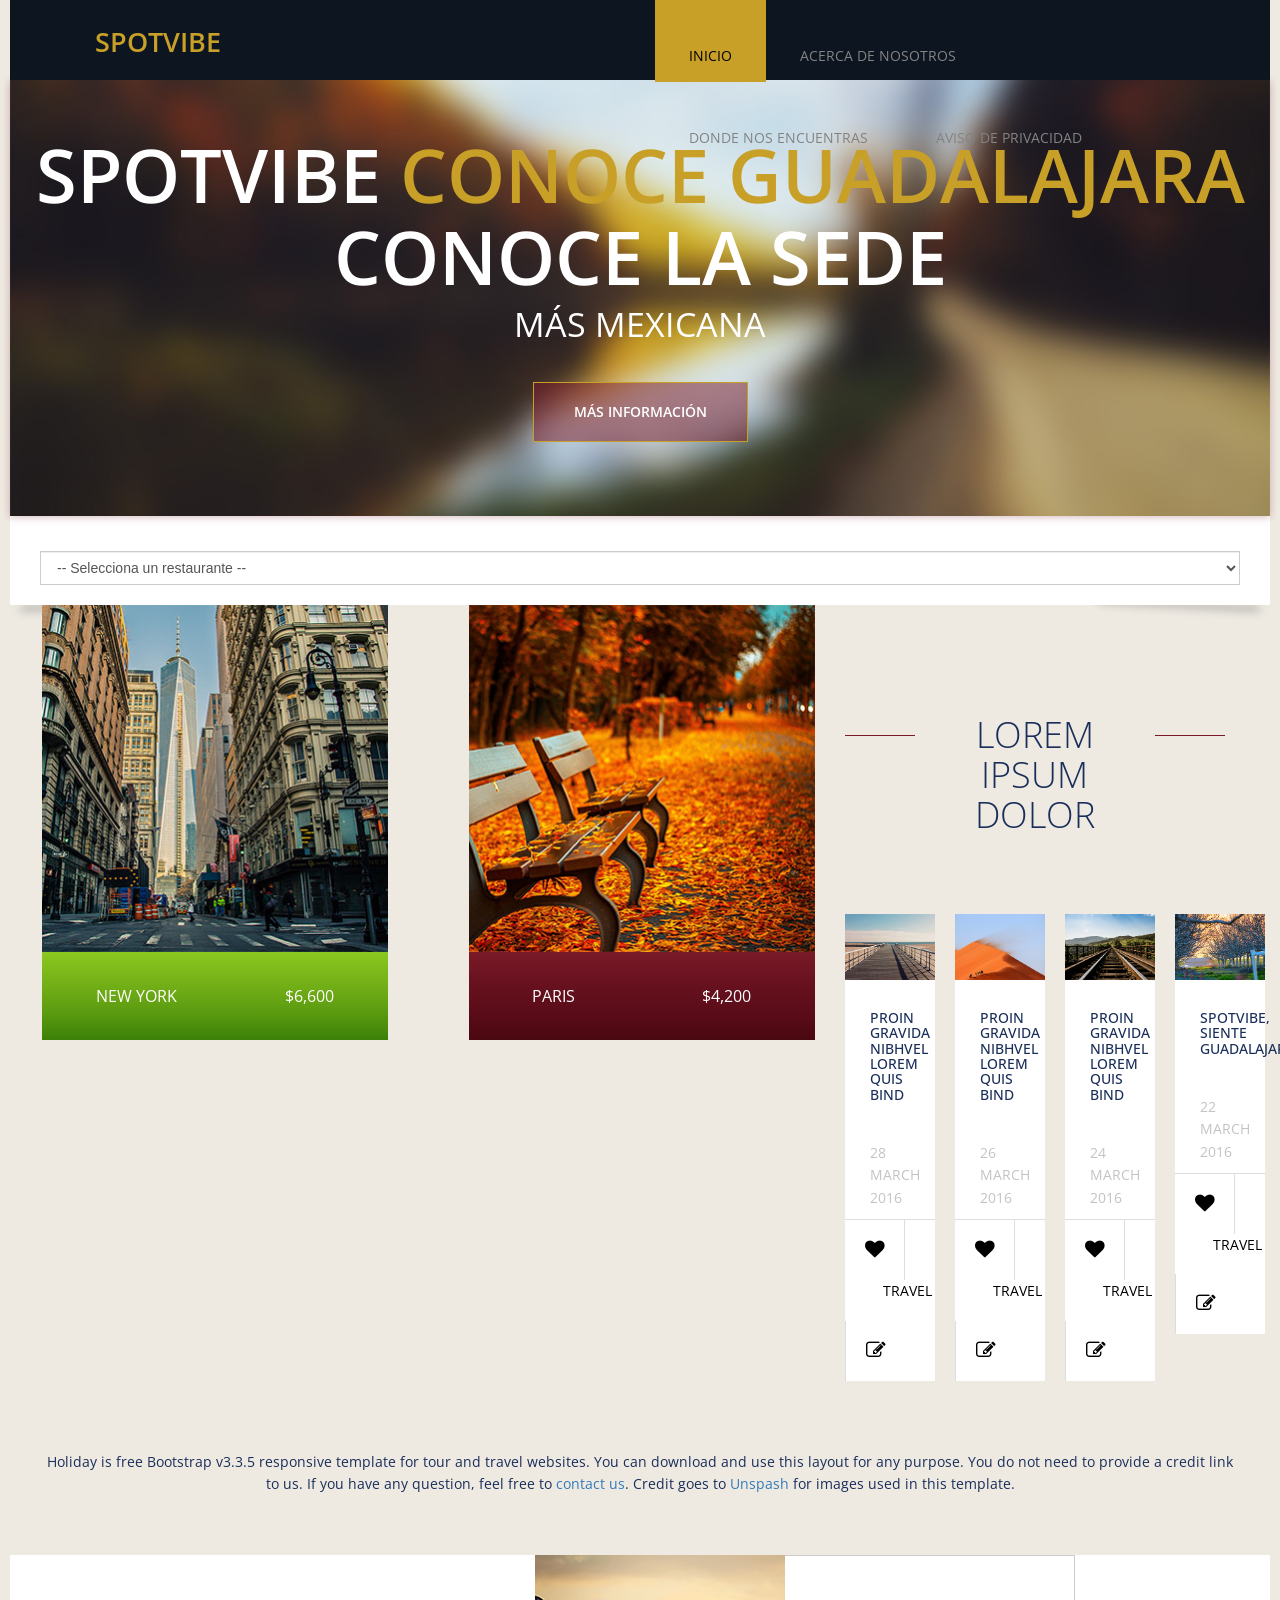
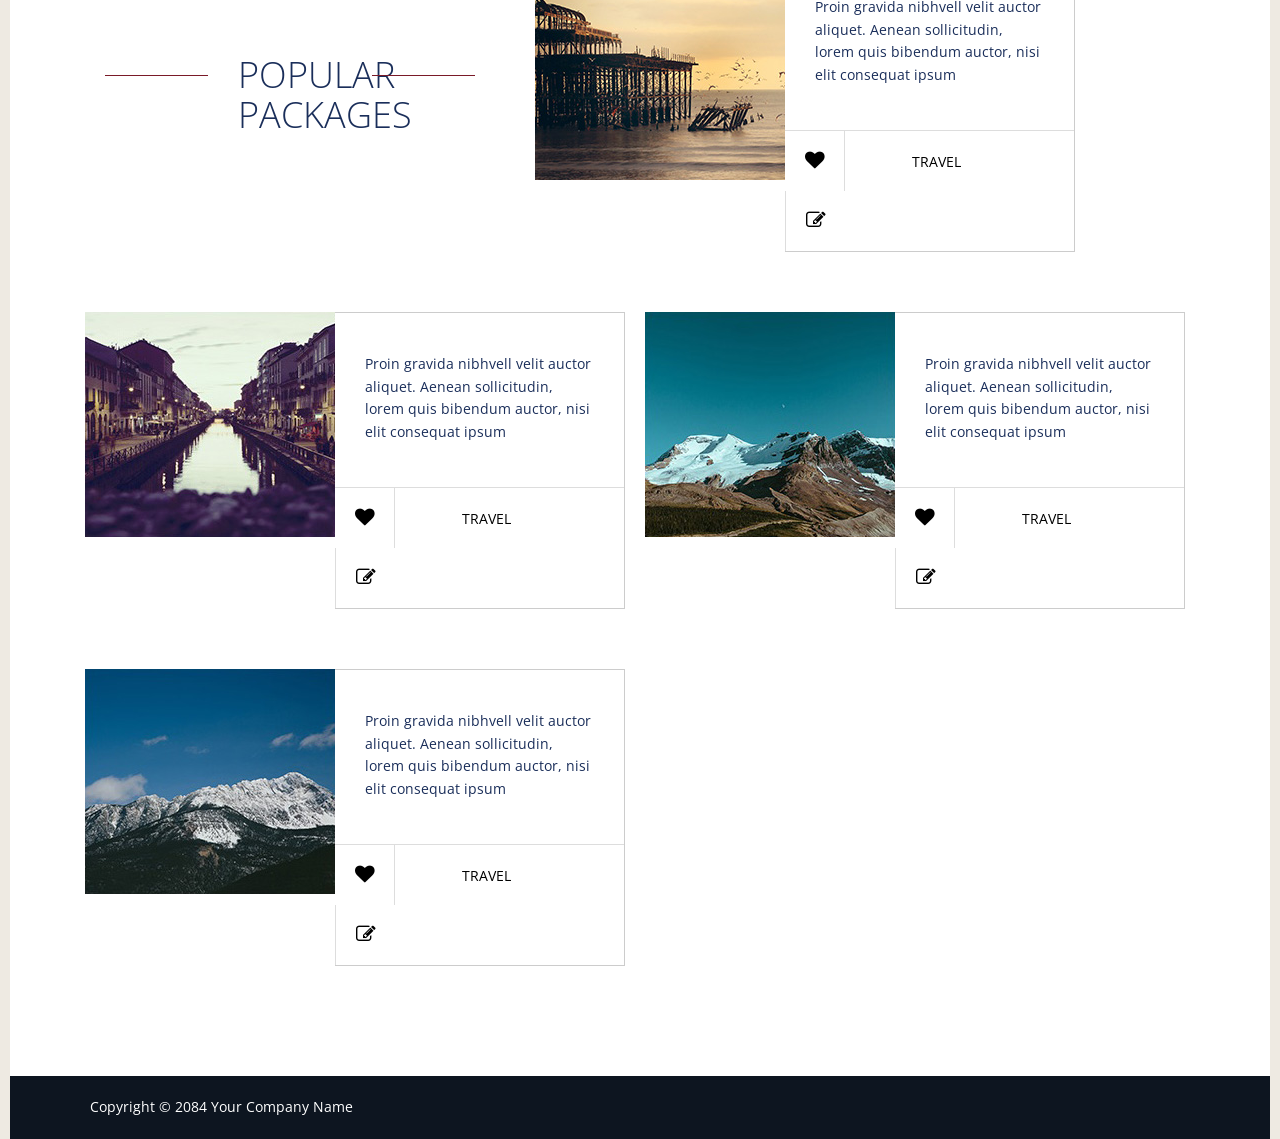
==== commit c2cf1292: "cambios en responsive" ====
--- a/index.html
+++ b/index.html
@@ -15,6 +15,7 @@
   <link href="css/bootstrap-datetimepicker.min.css" rel="stylesheet">  
   <link href="css/flexslider-wc2026.css" rel="stylesheet">
   <link href="css/templatemo-style-wc2026.css" rel="stylesheet">
+  <link href="css/responsive-fixes.css" rel="stylesheet">
 
   <!-- HTML5 shim and Respond.js for IE8 support of HTML5 elements and media queries -->
   <!-- WARNING: Respond.js doesn't work if you view the page via file:// -->
--- a/css/templatemo-style-wc2026.css
+++ b/css/templatemo-style-wc2026.css
@@ -27,6 +27,37 @@
 a:hover,
 a:focus {
 	text-decoration: none;
+}
+
+:root {
+	--color-maroon: #7A1A28;
+	--color-blue: #3A6EC0;
+	--color-navy: #1A2E5A;
+	--color-lime: #8CC820;
+	--color-orange: #E04820;
+	--color-gold: #C8A028;
+	--color-dark: #0D1520;
+	--color-bg: #EEEAE2;
+	--color-muted: #B1B1B1;
+	--radius-sm: 6px;
+	--radius-md: 10px;
+	--space-1: 8px;
+	--space-2: 12px;
+	--space-3: 16px;
+	--space-4: 24px;
+	--space-5: 32px;
+}
+
+body {
+	color: var(--color-navy);
+	background: var(--color-bg);
+	line-height: 1.6;
+}
+
+img {
+	max-width: 100%;
+	height: auto;
+	display: block;
 }
 
 /* Header & Nav */
@@ -107,7 +138,7 @@
 	font-weight: 600;
 }
 .tm-banner-subtitle { font-size: 34px; }
-.tm-yellow-text { color: #C8A028; }
+.tm-yellow-text { color: var(--color-gold); }
 .tm-banner-link {
 	background: rgba(122, 26, 40, 0.50) none repeat scroll 0% 0%;
 	border: 1px solid #C8A028;
@@ -139,7 +170,7 @@
 }
 
 /* Section 1, index.html */
-.tm-gray-bg { background-color: #EEEAE2; }
+.tm-gray-bg { background-color: var(--color-bg); }
 .tm-home-section-1 {
 	position: relative;
 	top: -50px;
@@ -239,8 +270,9 @@
 	background-color: #fff;
 }
 .tm-home-box-1 {
-	width: 346px;
-	height: 436px;
+	width: 100%;
+	max-width: 346px;
+	height: auto;
 }
 .tm-home-box-1-center {
 	margin: 0 auto;
@@ -368,14 +400,17 @@
 	margin-bottom: 50px;
 	max-width: 555px;
 	overflow: hidden;
-}
-.tm-home-box-3-img-container { float: left; }
+	display: flex;
+	flex-wrap: wrap;
+}
+.tm-home-box-3-img-container { float: none; flex: 1 1 220px; }
 .tm-home-box-3-info {
-    height: 225px;
-    max-width: 305px;
-    float: right;
-    border: 1px solid #CCC;
+	height: auto;
+	max-width: none;
+	float: none;
+	border: 1px solid #CCC;
 	border-left: none;
+	flex: 1 1 260px;
 }
 .tm-home-box-3-description { padding: 40px 30px 44px; }
 .section-padding-bottom { padding-bottom: 60px; }
@@ -390,11 +425,13 @@
 	background: white;
 	padding: 40px;
 	overflow: hidden;
+	display: flex;
+	flex-wrap: wrap;
 }
 .tm-tours-box-1-info-left,
 .tm-tours-box-1-info-right {
-	float: left;
-	width: 50%;
+	float: none;
+	width: 100%;
 }
 .tm-tours-box-1-info-left {
 	border-right: 1px solid #B1B1B1;
@@ -473,7 +510,7 @@
 .tm-about-box-1 {
 	background-color: white;
 	width: 255px;
-	height: 380px;
+	height: auto;
 	padding: 30px;
 	text-align: center;
 }
@@ -534,13 +571,18 @@
 	max-width: 820px;
 	width: 100%;
 }
-.tm-about-box-2 { overflow: hidden; }
+.tm-about-box-2 {
+	overflow: hidden;
+	display: flex;
+	flex-wrap: wrap;
+	gap: var(--space-4);
+}
 .tm-about-box-2-img,
 .tm-about-box-2-text {
-	float: left;
+	float: none;
 }
 .tm-about-box-2-text {
-	margin-left: 40px;
+	margin-left: 0;
 	max-width: 440px;
 	width: 100%;
 }
@@ -617,7 +659,7 @@
 }
 .contact-image { 
 	float: left; 
-	widthh: 100%;
+	width: 100%;
 	max-width: 494px;
 }
 .contact-text {
@@ -664,13 +706,23 @@
 }
 .contact-social .tm-social-icon:last-child { margin-right: 0; }
 
+@media screen and (min-width: 768px) {
+	.tm-tours-box-1-info-left,
+	.tm-tours-box-1-info-right {
+		width: 50%;
+	}
+	.tm-about-box-2-text {
+		margin-left: 40px;
+	}
+}
+
 @media screen and (max-width: 1199px) {
 	.tm-banner-title { font-size: 50px; }
 	.tm-banner-subtitle { font-size: 30px; }
 	.tm-home-section-1 { top: -20px; }
 	.tm-home-box-1 {
-		width: 300px;
-		height: 388px;
+		max-width: 300px;
+		height: auto;
 	}
 	.hotel-search-form .form-group { margin-bottom: 18px; }
 	.tm-home-box-2-description { padding-bottom: 15px; }
@@ -727,8 +779,8 @@
 @media screen and (max-width: 991px) {
 	.tm-home-box-1 {
 		margin-bottom: 50px;
-		width: 346px;
-		height: 436px;
+		max-width: 346px;
+		height: auto;
 	}
 	.tm-home-box-2 { margin: 0 auto 30px; }
 	.tm-home-box-2-description {
@@ -816,7 +868,7 @@
 	    padding: 6px 15px;
 	    z-index: 1000;
 	}
-	.- { height: 400px;	}
+	.tm-banner { min-height: 360px;	}
 	.tm-banner-title { font-size: 40px;	}
 	.tm-banner-subtitle { font-size: 24px; }
 	.tm-banner-inner { top: 0; }
--- a/css/responsive-fixes.css
+++ b/css/responsive-fixes.css
@@ -0,0 +1,349 @@
+/**
+ * Responsive Fixes & Utilities
+ * Complementos CSS para mejorar responsividad general
+ */
+
+/* ========== CONTAINER RESPONSIVE ========== */
+.container {
+	width: 100%;
+	padding: 0 1rem;
+	margin: 0 auto;
+}
+
+@media (min-width: 576px) {
+	.container {
+		max-width: 540px;
+	}
+}
+
+@media (min-width: 768px) {
+	.container {
+		max-width: 720px;
+		padding: 0 1.5rem;
+	}
+}
+
+@media (min-width: 992px) {
+	.container {
+		max-width: 960px;
+	}
+}
+
+@media (min-width: 1200px) {
+	.container {
+		max-width: 1140px;
+	}
+}
+
+/* ========== ROW & COLUMNS RESPONSIVE ========== */
+.row {
+	display: flex;
+	flex-wrap: wrap;
+	margin-right: -0.5rem;
+	margin-left: -0.5rem;
+	gap: 1rem;
+}
+
+.row > [class*="col-"] {
+	padding-right: 0.5rem;
+	padding-left: 0.5rem;
+}
+
+/* Bootstrap col classes responsive */
+.col-xs-6 {
+	flex: 0 0 calc(50% - 1rem);
+	max-width: calc(50% - 1rem);
+}
+
+.col-xs-12 {
+	flex: 0 0 calc(100% - 1rem);
+	max-width: calc(100% - 1rem);
+}
+
+.col-xxs-12 {
+	flex: 0 0 calc(100% - 1rem);
+	max-width: calc(100% - 1rem);
+}
+
+@media (min-width: 576px) {
+	.col-sm-3 {
+		flex: 0 0 25%;
+		max-width: 25%;
+	}
+	
+	.col-sm-6 {
+		flex: 0 0 50%;
+		max-width: 50%;
+	}
+}
+
+@media (min-width: 768px) {
+	.col-md-3 {
+		flex: 0 0 calc(25% - 1rem);
+		max-width: calc(25% - 1rem);
+	}
+	
+	.col-md-4 {
+		flex: 0 0 calc(33.333% - 1rem);
+		max-width: calc(33.333% - 1rem);
+	}
+	
+	.col-md-6 {
+		flex: 0 0 calc(50% - 1rem);
+		max-width: calc(50% - 1rem);
+	}
+}
+
+@media (min-width: 992px) {
+	.col-lg-3 {
+		flex: 0 0 calc(25% - 1rem);
+		max-width: calc(25% - 1rem);
+	}
+	
+	.col-lg-4 {
+		flex: 0 0 calc(33.333% - 1rem);
+		max-width: calc(33.333% - 1rem);
+	}
+	
+	.col-lg-6 {
+		flex: 0 0 calc(50% - 1rem);
+		max-width: calc(50% - 1rem);
+	}
+	
+	.col-lg-12 {
+		flex: 0 0 100%;
+		max-width: 100%;
+	}
+}
+
+/* ========== IMAGE RESPONSIVE ========== */
+img {
+	max-width: 100%;
+	height: auto;
+	display: block;
+}
+
+.img-responsive {
+	max-width: 100%;
+	height: auto;
+	display: block;
+}
+
+/* ========== TEXT UTILITIES ========== */
+.text-center {
+	text-align: center;
+}
+
+.text-left {
+	text-align: left;
+}
+
+.text-right {
+	text-align: right;
+}
+
+/* ========== SPACING UTILITIES ========== */
+@for $i from 1 through 10 {
+	.margin-y-#{$i} {
+		margin-top: #{$i}rem;
+		margin-bottom: #{$i}rem;
+	}
+	
+	.padding-y-#{$i} {
+		padding-top: #{$i}rem;
+		padding-bottom: #{$i}rem;
+	}
+}
+
+/* ========== FLEXBOX UTILITIES ========== */
+.d-flex {
+	display: flex;
+}
+
+.flex-wrap {
+	flex-wrap: wrap;
+}
+
+.justify-content-between {
+	justify-content: space-between;
+}
+
+.justify-content-center {
+	justify-content: center;
+}
+
+.align-items-center {
+	align-items: center;
+}
+
+.gap-2 {
+	gap: 1rem;
+}
+
+/* ========== VISIBILITY UTILITIES ========== */
+.hidden-xs {
+	display: none;
+}
+
+@media (min-width: 576px) {
+	.hidden-xs {
+		display: block;
+	}
+	
+	.hidden-sm {
+		display: none;
+	}
+}
+
+@media (min-width: 768px) {
+	.hidden-sm {
+		display: block;
+	}
+	
+	.hidden-md {
+		display: none;
+	}
+}
+
+@media (min-width: 992px) {
+	.hidden-md {
+		display: block;
+	}
+	
+	.hidden-lg {
+		display: none;
+	}
+}
+
+@media (min-width: 1200px) {
+	.hidden-lg {
+		display: block;
+	}
+}
+
+/* ========== ASPECT RATIO ========== */
+.aspect-ratio-1-1 {
+	aspect-ratio: 1 / 1;
+}
+
+.aspect-ratio-4-3 {
+	aspect-ratio: 4 / 3;
+}
+
+.aspect-ratio-16-9 {
+	aspect-ratio: 16 / 9;
+}
+
+/* ========== ACCESSIBILITY ========== */
+@media (prefers-reduced-motion: reduce) {
+	*,
+	*::before,
+	*::after {
+		animation-duration: 0.01ms !important;
+		animation-iteration-count: 1 !important;
+		transition-duration: 0.01ms !important;
+	}
+}
+
+/* ========== PRINT STYLES ========== */
+@media print {
+	body {
+		background: white;
+		color: black;
+		font-size: 12pt;
+		line-height: 1.5;
+	}
+	
+	a {
+		color: black;
+		text-decoration: underline;
+	}
+	
+	a[href]:after {
+		content: " (" attr(href) ")";
+	}
+	
+	.no-print {
+		display: none;
+	}
+}
+
+/* ========== OBJECT-FIT SUPPORT ========== */
+@supports (object-fit: cover) {
+	img {
+		object-fit: cover;
+		object-position: center;
+	}
+}
+
+/* ========== TABLET OPTIMIZATION ========== */
+@media (min-width: 768px) and (max-width: 1024px) {
+	.tm-nav li a {
+		padding: 1rem 0.8rem;
+		font-size: 0.85rem;
+	}
+	
+	.container {
+		max-width: 100%;
+	}
+}
+
+/* ========== LANDSCAPE PHONES ========== */
+@media (max-height: 500px) and (orientation: landscape) {
+	.tm-banner-inner {
+		top: -1rem;
+	}
+	
+	.tm-banner-title {
+		font-size: clamp(1rem, 5vw, 2rem);
+		margin-bottom: 0.5rem;
+	}
+	
+	.tm-banner-subtitle {
+		font-size: clamp(0.75rem, 3vw, 1rem);
+		margin-bottom: 0.75rem;
+	}
+	
+	.tm-banner-link {
+		padding: 0.5rem 1rem;
+		font-size: 0.75rem;
+	}
+}
+
+/* ========== DARK MODE SUPPORT ========== */
+@media (prefers-color-scheme: dark) {
+	.tm-gray-bg {
+		background-color: #2a2a2a;
+		color: #e0e0e0;
+	}
+	
+	.tm-white-bg {
+		background-color: #1a1a1a;
+		color: #e0e0e0;
+	}
+	
+	.form-control {
+		background-color: #333;
+		color: #e0e0e0;
+		border-color: #555;
+	}
+	
+	.form-control:focus {
+		background-color: #3a3a3a;
+		border-color: #C8A028;
+	}
+}
+
+/* ========== SMOOTHING & PERFORMANCE ========== */
+* {
+	-webkit-font-smoothing: antialiased;
+	-moz-osx-font-smoothing: grayscale;
+}
+
+/* ========== SAFE AREA INSETS (notches/safe areas) ========== */
+@supports (padding: max(0px)) {
+	body {
+		padding-left: max(1rem, env(safe-area-inset-left));
+		padding-right: max(1rem, env(safe-area-inset-right));
+	}
+}
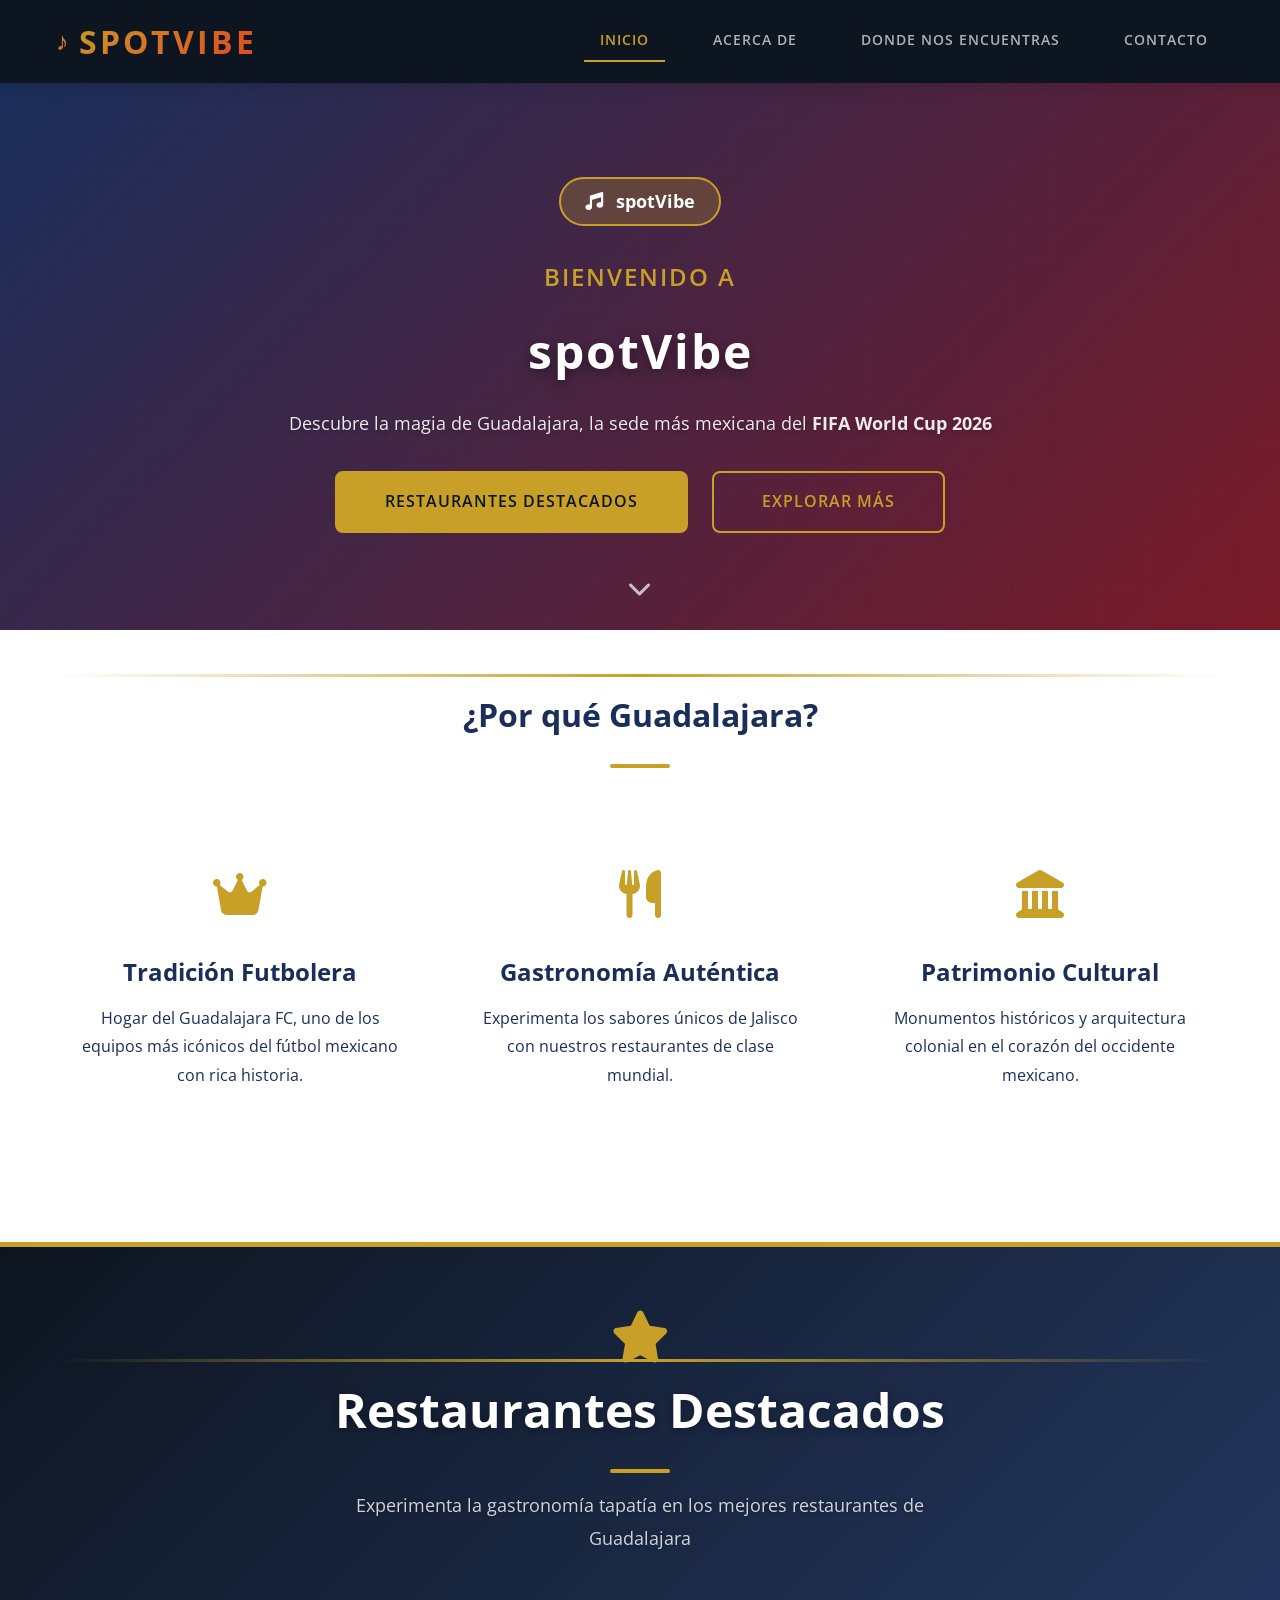
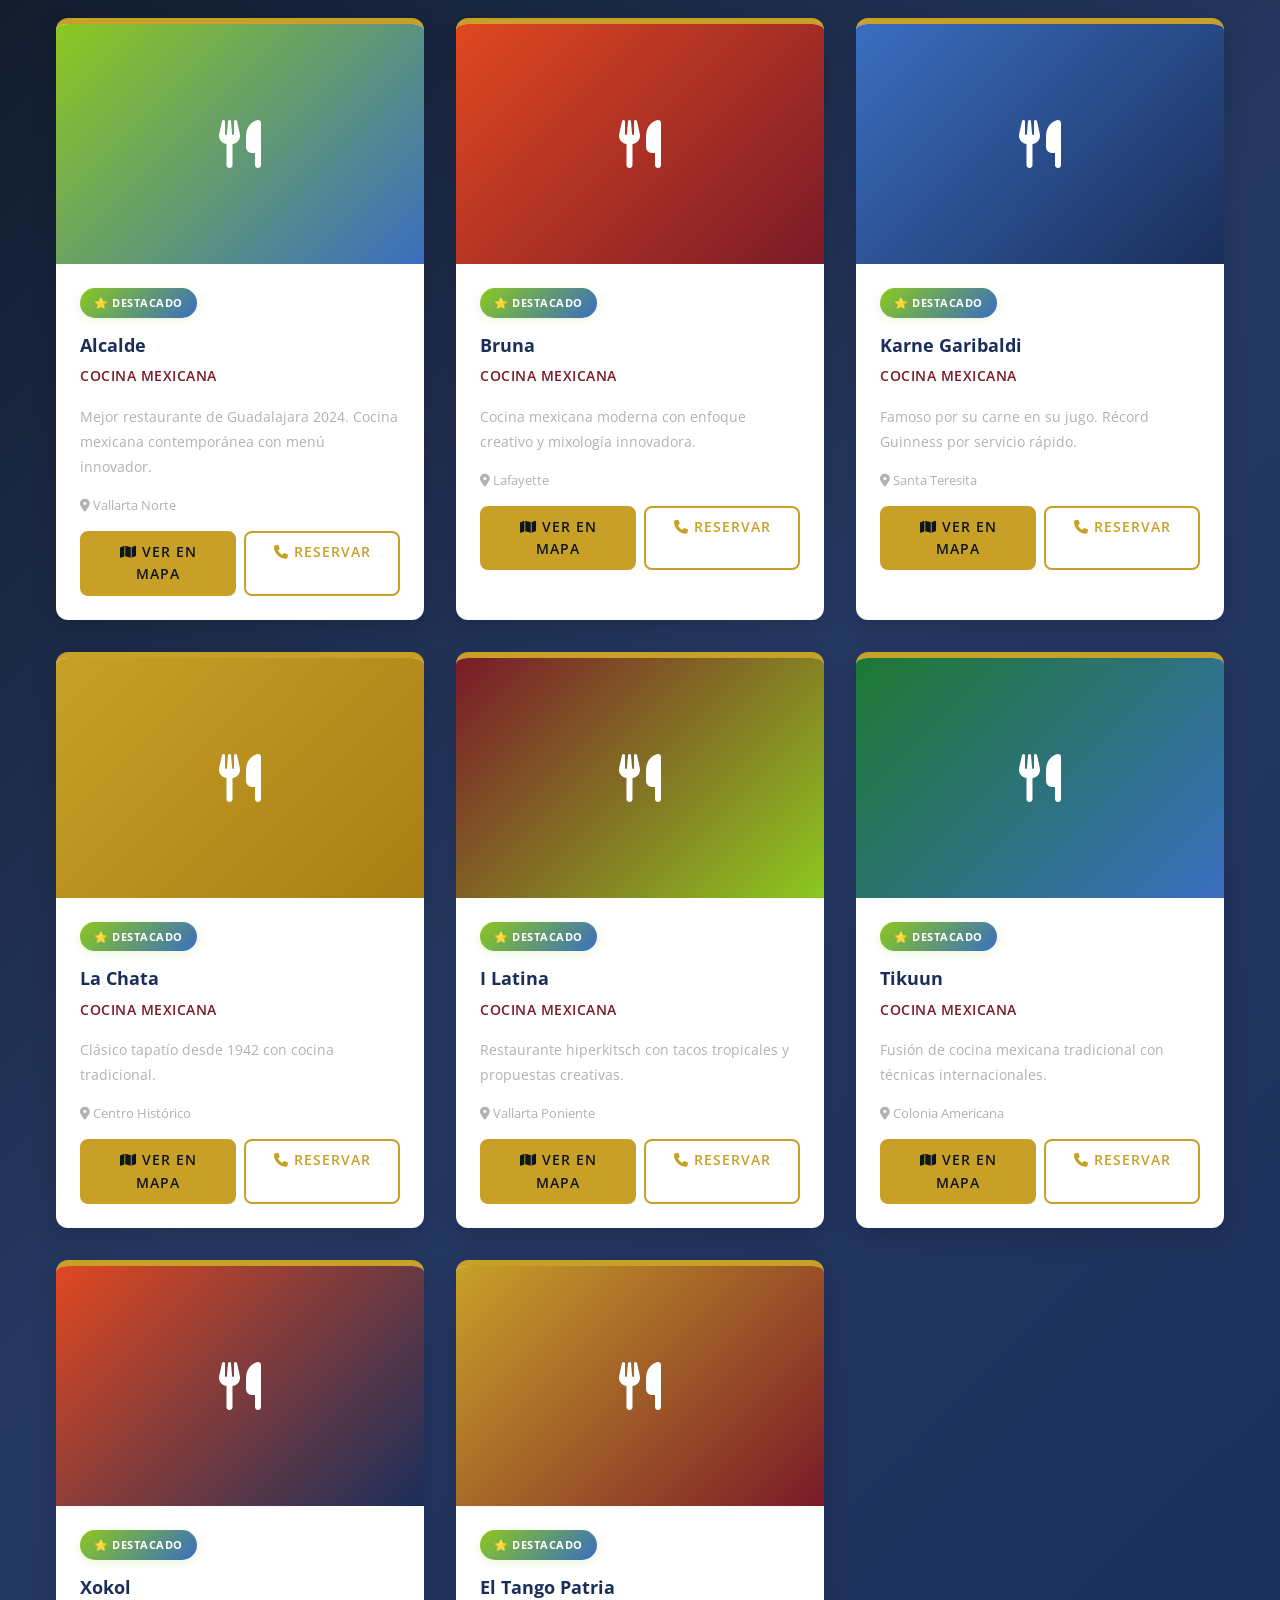
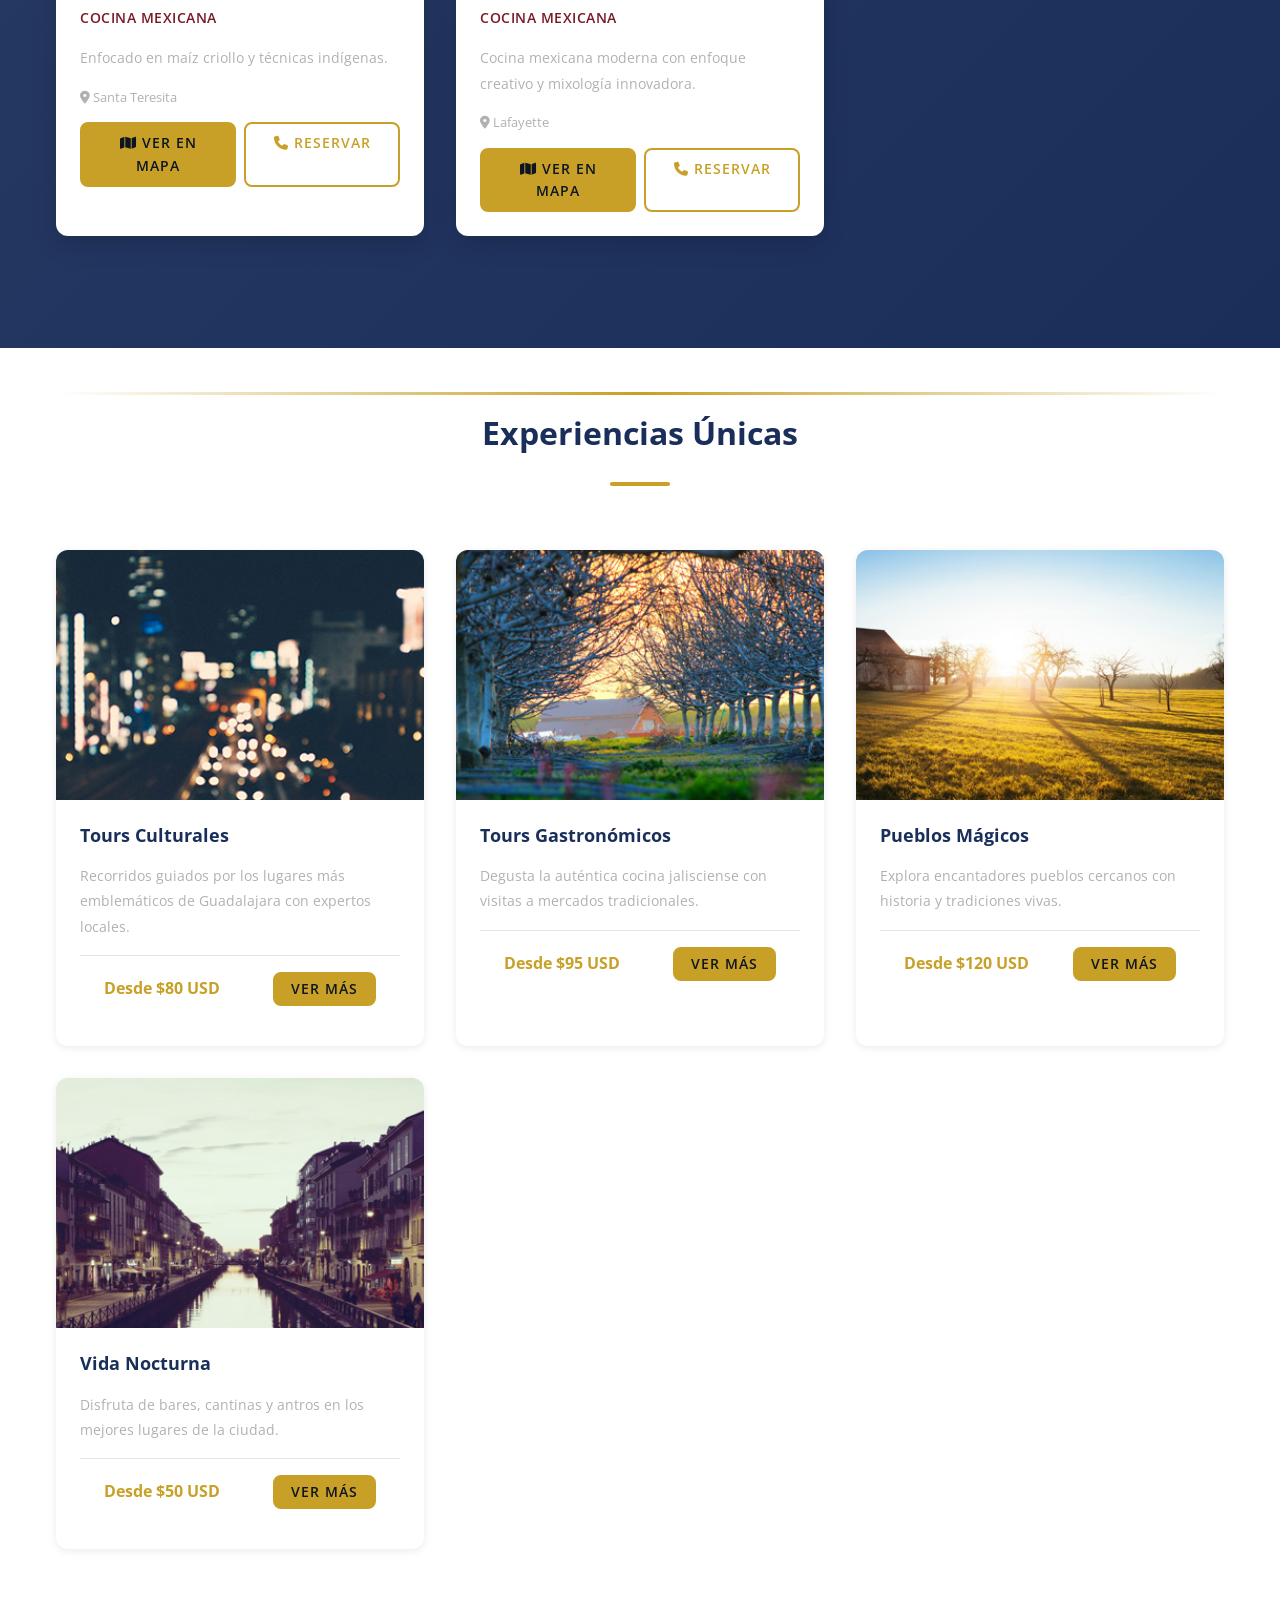
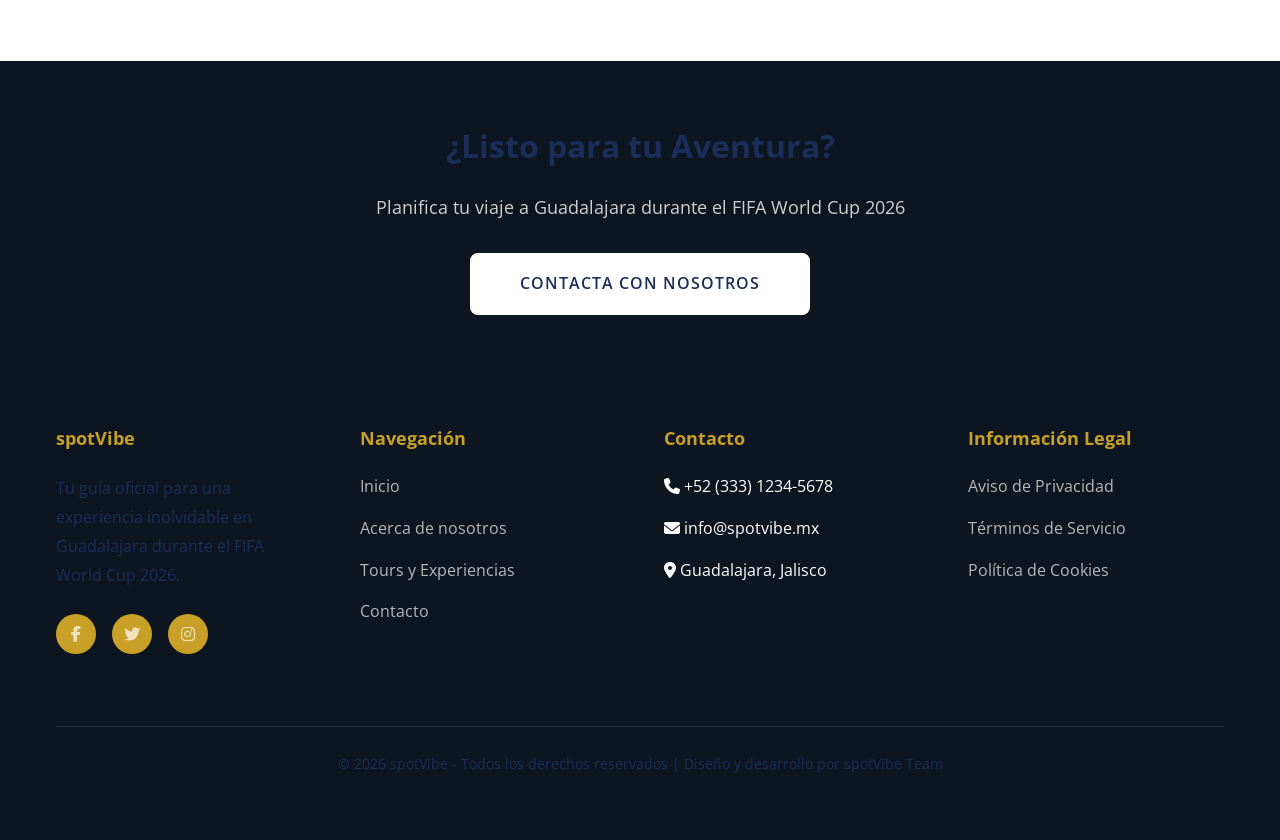
==== commit dd3f1063: "cambios restaurates sercanos" ====
--- a/index.html
+++ b/index.html
@@ -1,404 +1,297 @@
 <!DOCTYPE html>
-<html lang="en">
+<html lang="es">
 <head>
-  <meta charset="utf-8">
+  <meta charset="UTF-8">
   <meta http-equiv="X-UA-Compatible" content="IE=edge">
-  <meta name="viewport" content="width=device-width, initial-scale=1">
-  <title>spotVibe</title>
-<!--
-spotVibe · FIFA World Cup 2026 Theme
-http://www.templatemo.com/tm-475-holiday
--->
-  <link href='http://fonts.googleapis.com/css?family=Open+Sans:400,300,400italic,600,700' rel='stylesheet' type='text/css'>
-  <link href="css/font-awesome.min.css" rel="stylesheet">
-  <link href="css/bootstrap.min.css" rel="stylesheet">
-  <link href="css/bootstrap-datetimepicker.min.css" rel="stylesheet">  
-  <link href="css/flexslider-wc2026.css" rel="stylesheet">
-  <link href="css/templatemo-style-wc2026.css" rel="stylesheet">
-  <link href="css/responsive-fixes.css" rel="stylesheet">
-
-  <!-- HTML5 shim and Respond.js for IE8 support of HTML5 elements and media queries -->
-  <!-- WARNING: Respond.js doesn't work if you view the page via file:// -->
-    <!--[if lt IE 9]>
-    <script src="https://oss.maxcdn.com/html5shiv/3.7.2/html5shiv.min.js"></script>
-    <script src="https://oss.maxcdn.com/respond/1.4.2/respond.min.js"></script>
-    <![endif]-->
-
-  </head>
-  <body class="tm-gray-bg">
-  	<!-- Header -->
-  	<div class="tm-header">
-  		<div class="container">
-  			<div class="row">
-  				<div class="col-lg-6 col-md-4 col-sm-3 tm-site-name-container">
-  					<a href="#" class="tm-site-name">spotVibe</a>	
-  				</div>
-	  			<div class="col-lg-6 col-md-8 col-sm-9">
-	  				<div class="mobile-menu-icon">
-		              <i class="fa fa-bars"></i>
-		            </div>
-	  				<nav class="tm-nav">
-						<ul>
-							<li><a href="index.html" class="active">Inicio</a></li>
-							<li><a href="about.html">Acerca de nosotros</a></li>
-							<li><a href="tours.html">Donde nos encuentras</a></li>
-							<li><a href="contact.html">Aviso de privacidad</a></li>
-						</ul>
-					</nav>		
-	  			</div>				
-  			</div>
-  		</div>	  	
-  	</div>
-	
-	<!-- Banner -->
-	<section class="tm-banner">
-		<!-- Flexslider -->
-		<div class="flexslider flexslider-banner">
-		  <ul class="slides">
-		    <li>
-			    <div class="tm-banner-inner">
-					<h1 class="tm-banner-title">spotVibe <span class="tm-yellow-text">conoce Guadalajara </span> conoce la sede</h1>
-					<p class="tm-banner-subtitle">más mexicana</p>
-					<a href="#more" class="tm-banner-link">Más información</a>	
-				</div>
-				<img src="img/banner-1.jpg" alt="Image" />	
-		    </li>
-		    <li>
-			    <div class="tm-banner-inner">
-					<h1 class="tm-banner-title">Los <span class="tm-yellow-text"> monumentos</span> más</h1>
-					<p class="tm-banner-subtitle"> emblemáticos</p>
-					<a href="#more" class="tm-banner-link">Conoce spotVibe</a>	
-				</div>
-		      <img src="img/banner-2.jpg" alt="Image" />
-		    </li>
-		    <li>
-			    <div class="tm-banner-inner">
-					<h1 class="tm-banner-title">Turismo <span class="tm-yellow-text">inclusivo </span> y</h1>
-					<p class="tm-banner-subtitle">pueblos mágicos</p>
-					<a href="#more" class="tm-banner-link">Más información</a>	
-				</div>
-		      <img src="img/banner-3.jpg" alt="Image" />
-		    </li>
-		  </ul>
-		</div>	
-	</section>
-
-	<div role="tabpanel" class="tab-pane fade in active tm-white-bg" id="gastro">
-  <div class="tm-search-box effect2">
-    
-    <div class="tm-form-inner">
-
-      <!-- Selector de restaurante -->
-      <div class="form-group">
-        <select class="form-control" id="restaurantSelect" onchange="showRestaurantInfo()">
-          <option value="">-- Selecciona un restaurante --</option>
-          <option value="alcalde">Alcalde</option>
-          <option value="bruna">Bruna</option>
-          <option value="karne">Karne Garibaldi</option>
-          <option value="chata">La Chata</option>
-          <option value="ilatina">I Latina</option>
-          <option value="tikuun">Tikuun</option>
-          <option value="xokol">Xokol</option>
-        </select>
-      </div>
-
-      <!-- Info dinámica -->
-      <div id="restaurantInfo" style="display:none; margin-top:15px;">
-        <p id="resumen"></p>
-        <p><strong>📍</strong> <span id="ubicacion"></span></p>
-
-        <div class="text-center" style="margin-top:10px;">
-          <a id="btnReserva" target="_blank" class="btn btn-success btn-sm">Reservar</a>
-          <a id="btnInfo" target="_blank" class="btn btn-info btn-sm">Más info</a>
-          <a id="btnMapa" target="_blank" class="btn btn-warning btn-sm">Ubicación</a>
-        </div>
-      </div>
-
-    </div>
-
-  </div>
-</div>
-
-			<div class="col-lg-4 col-md-4 col-sm-6">
-				<div class="tm-home-box-1 tm-home-box-1-2 tm-home-box-1-center">
-					<img src="img/index-01.jpg" alt="image" class="img-responsive">
-					<a href="#">
-						<div class="tm-green-gradient-bg tm-city-price-container">
-							<span>New York</span>
-							<span>$6,600</span>
-						</div>	
-					</a>			
-				</div>				
-			</div>
-			<div class="col-lg-4 col-md-4 col-sm-6">
-				<div class="tm-home-box-1 tm-home-box-1-2 tm-home-box-1-right">
-					<img src="img/index-02.jpg" alt="image" class="img-responsive">
-					<a href="#">
-						<div class="tm-red-gradient-bg tm-city-price-container">
-							<span>Paris</span>
-							<span>$4,200</span>
-						</div>	
-					</a>					
-				</div>				
-			</div>
-		</div>
-	
-		<div class="section-margin-top">
-			<div class="row">				
-				<div class="tm-section-header">
-					<div class="col-lg-3 col-md-3 col-sm-3"><hr></div>
-					<div class="col-lg-6 col-md-6 col-sm-6"><h2 class="tm-section-title">Lorem Ipsum Dolor</h2></div>
-					<div class="col-lg-3 col-md-3 col-sm-3"><hr></div>	
-				</div>
-			</div>
-			<div class="row">
-				<div class="col-lg-3 col-md-3 col-sm-6 col-xs-6 col-xxs-12">
-					<div class="tm-home-box-2">						
-						<img src="img/index-03.jpg" alt="image" class="img-responsive">
-						<h3>Proin Gravida Nibhvel Lorem Quis Bind</h3>
-						<p class="tm-date">28 March 2016</p>
-						<div class="tm-home-box-2-container">
-							<a href="#" class="tm-home-box-2-link"><i class="fa fa-heart tm-home-box-2-icon border-right"></i></a>
-							<a href="#" class="tm-home-box-2-link"><span class="tm-home-box-2-description">Travel</span></a>
-							<a href="#" class="tm-home-box-2-link"><i class="fa fa-edit tm-home-box-2-icon border-left"></i></a>
-						</div>
-					</div>
-				</div>
-				<div class="col-lg-3 col-md-3 col-sm-6 col-xs-6 col-xxs-12">
-					<div class="tm-home-box-2">						
-					    <img src="img/index-04.jpg" alt="image" class="img-responsive">
-						<h3>Proin Gravida Nibhvel Lorem Quis Bind</h3>
-						<p class="tm-date">26 March 2016</p>
-						<div class="tm-home-box-2-container">
-							<a href="#" class="tm-home-box-2-link"><i class="fa fa-heart tm-home-box-2-icon border-right"></i></a>
-							<a href="#" class="tm-home-box-2-link"><span class="tm-home-box-2-description">Travel</span></a>
-							<a href="#" class="tm-home-box-2-link"><i class="fa fa-edit tm-home-box-2-icon border-left"></i></a>
-						</div>
-					</div>
-				</div>
-				<div class="col-lg-3 col-md-3 col-sm-6 col-xs-6 col-xxs-12">
-					<div class="tm-home-box-2">						
-					    <img src="img/index-05.jpg" alt="image" class="img-responsive">
-						<h3>Proin Gravida Nibhvel Lorem Quis Bind</h3>
-						<p class="tm-date">24 March 2016</p>
-						<div class="tm-home-box-2-container">
-							<a href="#" class="tm-home-box-2-link"><i class="fa fa-heart tm-home-box-2-icon border-right"></i></a>
-							<a href="#" class="tm-home-box-2-link"><span class="tm-home-box-2-description">Travel</span></a>
-							<a href="#" class="tm-home-box-2-link"><i class="fa fa-edit tm-home-box-2-icon border-left"></i></a>
-						</div>
-					</div>
-				</div>
-				<div class="col-lg-3 col-md-3 col-sm-6 col-xs-6 col-xxs-12">
-					<div class="tm-home-box-2 tm-home-box-2-right">						
-					    <img src="img/index-06.jpg" alt="image" class="img-responsive">
-						<h3>spotVibe, siente Guadalajara</h3>
-						<p class="tm-date">22 March 2016</p>
-						<div class="tm-home-box-2-container">
-							<a href="#" class="tm-home-box-2-link"><i class="fa fa-heart tm-home-box-2-icon border-right"></i></a>
-							<a href="#" class="tm-home-box-2-link"><span class="tm-home-box-2-description">Travel</span></a>
-							<a href="#" class="tm-home-box-2-link"><i class="fa fa-edit tm-home-box-2-icon border-left"></i></a>
-						</div>
-					</div>
-				</div>
-			</div>
-			<div class="row">
-				<div class="col-lg-12">
-					<p class="home-description">Holiday is free Bootstrap v3.3.5 responsive template for tour and travel websites. You can download and use this layout for any purpose. You do not need to provide a credit link to us. If you have any question, feel free to <a href="http://www.facebook.com/templatemo" target="_parent">contact us</a>. Credit goes to <a rel="nofollow" href="http://unsplash.com" target="_parent">Unspash</a> for images used in this template.</p>					
-				</div>
-			</div>			
-		</div>
-	</section>		
-	
-	<!-- white bg -->
-	<section class="tm-white-bg section-padding-bottom">
-		<div class="container">
-			<div class="row">
-				<div class="tm-section-header section-margin-top">
-					<div class="col-lg-4 col-md-3 col-sm-3"><hr></div>
-					<div class="col-lg-4 col-md-6 col-sm-6"><h2 class="tm-section-title">Popular Packages</h2></div>
-					<div class="col-lg-4 col-md-3 col-sm-3"><hr></div>	
-				</div>
-				<div class="col-lg-6">
-					<div class="tm-home-box-3">
-						<div class="tm-home-box-3-img-container">
-							<img src="img/index-07.jpg" alt="image" class="img-responsive">	
-						</div>						
-						<div class="tm-home-box-3-info">
-							<p class="tm-home-box-3-description">Proin gravida nibhvell velit auctor aliquet. Aenean sollicitudin, lorem quis bibendum auctor, nisi elit consequat ipsum</p>
-					        <div class="tm-home-box-2-container">
-							<a href="#" class="tm-home-box-2-link"><i class="fa fa-heart tm-home-box-2-icon border-right"></i></a>
-							<a href="#" class="tm-home-box-2-link"><span class="tm-home-box-2-description box-3">Travel</span></a>
-							<a href="#" class="tm-home-box-2-link"><i class="fa fa-edit tm-home-box-2-icon border-left"></i></a>
-						</div>
-						</div>						
-					</div>					
-			     </div>
-			     <div class="col-lg-6">
-			        <div class="tm-home-box-3">
-						<div class="tm-home-box-3-img-container">
-							<img src="img/index-08.jpg" alt="image" class="img-responsive">	
-						</div>						
-						<div class="tm-home-box-3-info">
-							<p class="tm-home-box-3-description">Proin gravida nibhvell velit auctor aliquet. Aenean sollicitudin, lorem quis bibendum auctor, nisi elit consequat ipsum</p>
-					        <div class="tm-home-box-2-container">
-							<a href="#" class="tm-home-box-2-link"><i class="fa fa-heart tm-home-box-2-icon border-right"></i></a>
-							<a href="#" class="tm-home-box-2-link"><span class="tm-home-box-2-description box-3">Travel</span></a>
-							<a href="#" class="tm-home-box-2-link"><i class="fa fa-edit tm-home-box-2-icon border-left"></i></a>
-						</div>
-						</div>						
-					</div>
-				</div>
-				<div class="col-lg-6">
-				    <div class="tm-home-box-3">
-						<div class="tm-home-box-3-img-container">
-							<img src="img/index-09.jpg" alt="image" class="img-responsive">	
-						</div>						
-						<div class="tm-home-box-3-info">
-							<p class="tm-home-box-3-description">Proin gravida nibhvell velit auctor aliquet. Aenean sollicitudin, lorem quis bibendum auctor, nisi elit consequat ipsum</p>
-					        <div class="tm-home-box-2-container">
-							<a href="#" class="tm-home-box-2-link"><i class="fa fa-heart tm-home-box-2-icon border-right"></i></a>
-							<a href="#" class="tm-home-box-2-link"><span class="tm-home-box-2-description box-3">Travel</span></a>
-							<a href="#" class="tm-home-box-2-link"><i class="fa fa-edit tm-home-box-2-icon border-left"></i></a>
-						</div>
-						</div>						
-					</div>
-			    </div>
-			    <div class="col-lg-6">
-			        <div class="tm-home-box-3">
-						<div class="tm-home-box-3-img-container">
-							<img src="img/index-10.jpg" alt="image" class="img-responsive">	
-						</div>						
-						<div class="tm-home-box-3-info">
-							<p class="tm-home-box-3-description">Proin gravida nibhvell velit auctor aliquet. Aenean sollicitudin, lorem quis bibendum auctor, nisi elit consequat ipsum</p>
-					        <div class="tm-home-box-2-container">
-							<a href="#" class="tm-home-box-2-link"><i class="fa fa-heart tm-home-box-2-icon border-right"></i></a>
-							<a href="#" class="tm-home-box-2-link"><span class="tm-home-box-2-description box-3">Travel</span></a>
-							<a href="#" class="tm-home-box-2-link"><i class="fa fa-edit tm-home-box-2-icon border-left"></i></a>
-						</div>
-						</div>						
-					</div>
-			   	</div>
-			</div>		
-		</div>
-	</section>
-	<footer class="tm-black-bg">
-		<div class="container">
-			<div class="row">
-				<p class="tm-copyright-text">Copyright &copy; 2084 Your Company Name</p>
-			</div>
-		</div>		
-	</footer>
-	<script type="text/javascript" src="js/jquery-1.11.2.min.js"></script>      		<!-- jQuery -->
-  	<script type="text/javascript" src="js/moment.js"></script>							<!-- moment.js -->
-	<script type="text/javascript" src="js/bootstrap.min.js"></script>					<!-- bootstrap js -->
-	<script type="text/javascript" src="js/bootstrap-datetimepicker.min.js"></script>	<!-- bootstrap date time picker js, http://eonasdan.github.io/bootstrap-datetimepicker/ -->
-	<script type="text/javascript" src="js/jquery.flexslider-min.js"></script>
-<!--
-	<script src="js/froogaloop.js"></script>
-	<script src="js/jquery.fitvid.js"></script>
--->
-   	<script type="text/javascript" src="js/templatemo-script.js"></script>      		<!-- Templatemo Script -->
-	<script>
-		// HTML document is loaded. DOM is ready.
-		$(function() {
-
-			$('#hotelCarTabs a').click(function (e) {
-			  e.preventDefault()
-			  $(this).tab('show')
-			})
-
-        	$('.date').datetimepicker({
-            	format: 'MM/DD/YYYY'
-            });
-            $('.date-time').datetimepicker();
-
-			// https://css-tricks.com/snippets/jquery/smooth-scrolling/
-		  	$('a[href*=#]:not([href=#])').click(function() {
-			    if (location.pathname.replace(/^\//,'') == this.pathname.replace(/^\//,'') && location.hostname == this.hostname) {
-			      var target = $(this.hash);
-			      target = target.length ? target : $('[name=' + this.hash.slice(1) +']');
-			      if (target.length) {
-			        $('html,body').animate({
-			          scrollTop: target.offset().top
-			        }, 1000);
-			        return false;
-			      }
-			    }
-		  	});
-		});
-		
-		// Load Flexslider when everything is loaded.
-		$(window).load(function() {	  		
-			// Vimeo API nonsense
-
-/*
-			  var player = document.getElementById('player_1');
-			  $f(player).addEvent('ready', ready);
-			 
-			  function addEvent(element, eventName, callback) {
-			    if (element.addEventListener) {
-			      element.addEventListener(eventName, callback, false)
-			    } else {
-			      element.attachEvent(eventName, callback, false);
-			    }
-			  }
-			 
-			  function ready(player_id) {
-			    var froogaloop = $f(player_id);
-			    froogaloop.addEvent('play', function(data) {
-			      $('.flexslider').flexslider("pause");
-			    });
-			    froogaloop.addEvent('pause', function(data) {
-			      $('.flexslider').flexslider("play");
-			    });
-			  }
-*/
-
-			 
-			 
-			  // Call fitVid before FlexSlider initializes, so the proper initial height can be retrieved.
-/*
-
-			  $(".flexslider")
-			    .fitVids()
-			    .flexslider({
-			      animation: "slide",
-			      useCSS: false,
-			      animationLoop: false,
-			      smoothHeight: true,
-			      controlNav: false,
-			      before: function(slider){
-			        $f(player).api('pause');
-			      }
-			  });
-*/
-
-
-			  
-
-//	For images only
-		    $('.flexslider').flexslider({
-			    controlNav: false
-		    });
-
-
-	  	});
-	</script>
-	<script src="js/zonaroja.js"></script>
-	<script> navigator.geolocation.getCurrentPosition(
-(pos) => {
-const lat = pos.coords.latitude;
-const lon = pos.coords.longitude;
-console.log(`¡Encontrado! Tu ubicación es:`);
-console.log(`Latitud: ${lat}`);
-console.log(`Longitud: ${lon}`);
-console.log(`Mira tu ubicación en el mapa: https://www.google.com/maps?q=${lat},${lon}`);
-console.log(`Mira tu ubicación en el mapa: https://www.google.com/maps?q=20.6825522,-103.3651568,`);
-  },
-(err) => {
-console.error(`Error (${err.code}): ${err.message}`);
-  }
-); </script>
-	
- </body>
- </html>+  <meta name="viewport" content="width=device-width, initial-scale=1.0">
+  <title>spotVibe - Guadalajara | FIFA World Cup 2026</title>
+  
+  <link href='https://fonts.googleapis.com/css?family=Open+Sans:300,400,600,700' rel='stylesheet' type='text/css'>
+  <link href="https://cdnjs.cloudflare.com/ajax/libs/font-awesome/6.4.0/css/all.min.css" rel="stylesheet">
+  <link href="css/style.css" rel="stylesheet">
+  <link href="css/animations.css" rel="stylesheet">
+</head>
+<body>
+  
+  <!-- HEADER / NAVIGATION -->
+  <header class="header">
+    <div class="container header-container">
+      <a href="index.html" class="logo">spotVibe</a>
+      
+      <button class="mobile-menu-toggle" id="mobileMenuToggle">
+        <i class="fas fa-bars"></i>
+      </button>
+      
+      <nav class="nav" id="mobileMenu">
+        <a href="index.html" class="nav-link active">Inicio</a>
+        <a href="about.html" class="nav-link">Acerca de</a>
+        <a href="tours.html" class="nav-link">Donde nos encuentras</a>
+        <a href="contact.html" class="nav-link">Contacto</a>
+      </nav>
+    </div>
+  </header>
+
+  <!-- HERO BANNER -->
+  <section class="hero">
+    <div class="hero-content">
+      <div class="hero-logo-badge">
+        <i class="fas fa-music"></i> spotVibe
+      </div>
+      <div class="hero-subtitle">Bienvenido a</div>
+      <h1>spotVibe</h1>
+      <p>Descubre la magia de Guadalajara, la sede más mexicana del <strong>FIFA World Cup 2026</strong></p>
+      <div class="hero-buttons">
+        <a href="#restaurants" class="btn btn-primary btn-large">Restaurantes Destacados</a>
+        <a href="#highlights" class="btn btn-secondary btn-large">Explorar Más</a>
+      </div>
+    </div>
+    <div class="scroll-indicator">
+      <i class="fas fa-chevron-down"></i>
+    </div>
+  </section>
+
+  <!-- HIGHLIGHTS SECTION -->
+  <section class="section-light" id="highlights">
+    <div class="container">
+      <h2 class="section-title">¿Por qué Guadalajara?</h2>
+      
+      <div class="feature-grid">
+        <div class="feature-item fade-in">
+          <div class="feature-icon">
+            <i class="fas fa-crown"></i>
+          </div>
+          <h3>Tradición Futbolera</h3>
+          <p>Hogar del Guadalajara FC, uno de los equipos más icónicos del fútbol mexicano con rica historia.</p>
+        </div>
+        
+        <div class="feature-item fade-in">
+          <div class="feature-icon">
+            <i class="fas fa-utensils"></i>
+          </div>
+          <h3>Gastronomía Auténtica</h3>
+          <p>Experimenta los sabores únicos de Jalisco con nuestros restaurantes de clase mundial.</p>
+        </div>
+        
+        <div class="feature-item fade-in">
+          <div class="feature-icon">
+            <i class="fas fa-landmark"></i>
+          </div>
+          <h3>Patrimonio Cultural</h3>
+          <p>Monumentos históricos y arquitectura colonial en el corazón del occidente mexicano.</p>
+        </div>
+      </div>
+    </div>
+  </section>
+
+  <!-- FEATURED RESTAURANTS - MAIN SECTION -->
+  <section class="section-restaurants" id="restaurants">
+    <div class="container">
+      <div class="section-header-featured">
+        <i class="fas fa-star" style="color: var(--color-primary);"></i>
+        <h2 class="section-title">Restaurantes Destacados</h2>
+        <p class="section-subtitle">Experimenta la gastronomía tapatía en los mejores restaurantes de Guadalajara</p>
+      </div>
+      
+      <div class="restaurant-grid" id="restaurantGrid">
+        <!-- Populated by JavaScript -->
+      </div>
+    </div>
+  </section>
+
+  <!-- EXPERIENCE CARDS -->
+  <section class="section-light">
+    <div class="container">
+      <h2 class="section-title">Experiencias Únicas</h2>
+      
+      <div class="restaurant-grid">
+        <div class="card fade-in">
+          <img src="img/tours-03.jpg" alt="Tours Culturales" class="card-image">
+          <div class="card-body">
+            <h3 class="card-title">Tours Culturales</h3>
+            <p class="card-text">Recorridos guiados por los lugares más emblemáticos de Guadalajara con expertos locales.</p>
+            <div class="card-footer">
+              <span class="text-accent font-bold">Desde $80 USD</span>
+              <a href="#" class="btn btn-small btn-primary">Ver más</a>
+            </div>
+          </div>
+        </div>
+        
+        <div class="card fade-in">
+          <img src="img/tours-04.jpg" alt="Gastronomía" class="card-image">
+          <div class="card-body">
+            <h3 class="card-title">Tours Gastronómicos</h3>
+            <p class="card-text">Degusta la auténtica cocina jalisciense con visitas a mercados tradicionales.</p>
+            <div class="card-footer">
+              <span class="text-accent font-bold">Desde $95 USD</span>
+              <a href="#" class="btn btn-small btn-primary">Ver más</a>
+            </div>
+          </div>
+        </div>
+        
+        <div class="card fade-in">
+          <img src="img/tours-05.jpg" alt="Pueblos Mágicos" class="card-image">
+          <div class="card-body">
+            <h3 class="card-title">Pueblos Mágicos</h3>
+            <p class="card-text">Explora encantadores pueblos cercanos con historia y tradiciones vivas.</p>
+            <div class="card-footer">
+              <span class="text-accent font-bold">Desde $120 USD</span>
+              <a href="#" class="btn btn-small btn-primary">Ver más</a>
+            </div>
+          </div>
+        </div>
+        
+        <div class="card fade-in">
+          <img src="img/tours-06.jpg" alt="Vida Nocturna" class="card-image">
+          <div class="card-body">
+            <h3 class="card-title">Vida Nocturna</h3>
+            <p class="card-text">Disfruta de bares, cantinas y antros en los mejores lugares de la ciudad.</p>
+            <div class="card-footer">
+              <span class="text-accent font-bold">Desde $50 USD</span>
+              <a href="#" class="btn btn-small btn-primary">Ver más</a>
+            </div>
+          </div>
+        </div>
+      </div>
+    </div>
+  </section>
+
+  <!-- CTA SECTION -->
+  <section class="section-dark">
+    <div class="container text-center">
+      <h2>¿Listo para tu Aventura?</h2>
+      <p style="color: rgba(255,255,255,0.8); font-size: 18px; margin-bottom: 30px;">
+        Planifica tu viaje a Guadalajara durante el FIFA World Cup 2026
+      </p>
+      <a href="contact.html" class="btn btn-white btn-large">Contacta con nosotros</a>
+    </div>
+  </section>
+
+  <!-- FOOTER -->
+  <footer class="footer">
+    <div class="container">
+      <div class="footer-content">
+        <div class="footer-column">
+          <h4>spotVibe</h4>
+          <p>Tu guía oficial para una experiencia inolvidable en Guadalajara durante el FIFA World Cup 2026.</p>
+          <div class="social-links">
+            <a href="#" class="social-link"><i class="fab fa-facebook-f"></i></a>
+            <a href="#" class="social-link"><i class="fab fa-twitter"></i></a>
+            <a href="#" class="social-link"><i class="fab fa-instagram"></i></a>
+          </div>
+        </div>
+        
+        <div class="footer-column">
+          <h4>Navegación</h4>
+          <ul>
+            <li><a href="index.html">Inicio</a></li>
+            <li><a href="about.html">Acerca de nosotros</a></li>
+            <li><a href="tours.html">Tours y Experiencias</a></li>
+            <li><a href="contact.html">Contacto</a></li>
+          </ul>
+        </div>
+        
+        <div class="footer-column">
+          <h4>Contacto</h4>
+          <ul>
+            <li><i class="fas fa-phone"></i> +52 (333) 1234-5678</li>
+            <li><i class="fas fa-envelope"></i> info@spotvibe.mx</li>
+            <li><i class="fas fa-map-marker-alt"></i> Guadalajara, Jalisco</li>
+          </ul>
+        </div>
+        
+        <div class="footer-column">
+          <h4>Información Legal</h4>
+          <ul>
+            <li><a href="#">Aviso de Privacidad</a></li>
+            <li><a href="#">Términos de Servicio</a></li>
+            <li><a href="#">Política de Cookies</a></li>
+          </ul>
+        </div>
+      </div>
+      
+      <div class="footer-bottom">
+        <p>&copy; 2026 spotVibe - Todos los derechos reservados | Diseño y desarrollo por spotVibe Team</p>
+      </div>
+    </div>
+  </footer>
+
+  <!-- SCRIPTS -->
+  <script src="js/restaurantes.js"></script>
+  <script>
+    // Mobile menu toggle
+    document.getElementById('mobileMenuToggle').addEventListener('click', function() {
+      document.getElementById('mobileMenu').classList.toggle('active');
+    });
+
+    // Close menu when link is clicked
+    document.querySelectorAll('.nav-link').forEach(link => {
+      link.addEventListener('click', function() {
+        document.getElementById('mobileMenu').classList.remove('active');
+      });
+    });
+
+    // Populate restaurant grid with FIFA World Cup 2026 colors
+    function displayRestaurants() {
+      const restaurantGrid = document.getElementById('restaurantGrid');
+      if (!restaurantGrid || typeof restaurantes === 'undefined' || Object.keys(restaurantes).length === 0) {
+        console.warn('Restaurant grid or data not found');
+        return;
+      }
+      
+      const restaurantList = Object.values(restaurantes);
+      // Official FIFA World Cup 2026 Color Palette
+      const fifaColors = [
+        { primary: '#8CC820', secondary: '#3A6EC0' },  // Lime + Blue
+        { primary: '#E04820', secondary: '#7A1A28' },  // Orange + Maroon
+        { primary: '#3A6EC0', secondary: '#1A2E5A' },  // Blue + Navy
+        { primary: '#C8A028', secondary: '#A87E14' },  // Gold + Dark Gold
+        { primary: '#7A1A28', secondary: '#8CC820' },  // Maroon + Lime
+        { primary: '#1E7832', secondary: '#3A6EC0' },  // Green + Blue
+        { primary: '#E04820', secondary: '#1A2E5A' },  // Orange + Navy
+        { primary: '#C8A028', secondary: '#7A1A28' }   // Gold + Maroon
+      ];
+      
+      restaurantGrid.innerHTML = restaurantList.map((rest, idx) => {
+        const colorCycle = fifaColors[idx % fifaColors.length];
+        return `
+          <div class="restaurant-card fade-in">
+            <div class="restaurant-image" style="background: linear-gradient(135deg, ${colorCycle.primary}, ${colorCycle.secondary}); display: flex; align-items: center; justify-content: center; color: white; font-size: 48px;">
+              <i class="fas fa-utensils"></i>
+            </div>
+            <div class="restaurant-info">
+              <div class="restaurant-badge">⭐ Destacado</div>
+              <h3 class="restaurant-name">${rest.nombre}</h3>
+              <div class="restaurant-cuisine">Cocina Mexicana</div>
+              <p class="restaurant-description">${rest.resumen}</p>
+              <div style="font-size: 13px; color: #B1B1B1; margin-bottom: 15px;">
+                <i class="fas fa-map-marker-alt"></i> ${rest.ubicacion}
+              </div>
+              <div class="restaurant-actions">
+                <a href="${rest.mapa}" target="_blank" class="btn btn-small btn-primary">
+                  <i class="fas fa-map"></i> Ver en Mapa
+                </a>
+                <a href="contact.html" class="btn btn-small btn-secondary">
+                  <i class="fas fa-phone"></i> Reservar
+                </a>
+              </div>
+            </div>
+          </div>
+        `;
+      }).join('');
+    }
+
+    document.addEventListener('DOMContentLoaded', displayRestaurants);
+
+    // Smooth scroll for anchor links
+    document.querySelectorAll('a[href^="#"]').forEach(anchor => {
+      anchor.addEventListener('click', function (e) {
+        const href = this.getAttribute('href');
+        if (href !== '#' && document.querySelector(href)) {
+          e.preventDefault();
+          document.querySelector(href).scrollIntoView({ behavior: 'smooth' });
+        }
+      });
+    });
+  </script>
+</body>
+</html>
--- a/css/style.css
+++ b/css/style.css
@@ -0,0 +1,1070 @@
+/**
+ * spotVibe - Guadalajara Tourism Website
+ * FIFA World Cup 2026 Edition - Official Color Palette
+ * Modern, responsive redesign
+ * 
+ * PALETTE REFERENCE:
+ * Maroon    #7A1A28  (rojo vino - FIFA center)
+ * Blue      #3A6EC0  (azul royal - dígitos grandes)
+ * Navy      #1A2E5A  (azul navy oscuro)
+ * Lime      #8CC820  (verde lima)
+ * Green     #1E7832  (verde oscuro)
+ * Orange    #E04820  (naranja)
+ * Gold      #C8A028  (dorado - trofeo)
+ * Dark      #0D1520  (fondo oscuro)
+ */
+
+/* ============================================
+   ROOT VARIABLES & TYPOGRAPHY
+   ============================================ */
+
+:root {
+  /* Colors - FIFA World Cup 2026 Official Palette */
+  --color-primary: #C8A028;      /* Gold - Trophy */
+  --color-primary-dark: #A87E14;  /* Gold Darker */
+  --color-secondary: #1A2E5A;     /* Navy - Dark */
+  --color-secondary-light: #3A6EC0; /* Blue - Royal */
+  --color-accent: #7A1A28;        /* Maroon - Red Wine */
+  --color-success: #8CC820;       /* Lime - Green */
+  --color-warning: #E04820;       /* Orange - Warning */
+  --color-gray-dark: #0D1520;     /* Dark - Background */
+  --color-gray-light: #EEEAE2;    /* Light Gray */
+  --color-gray-medium: #B1B1B1;   /* Medium Gray */
+  --color-white: #FFFFFF;         /* White */
+  --color-border: #E4E4E4;        /* Border Gray */
+  
+  /* Typography */
+  --font-family: 'Open Sans', -apple-system, BlinkMacSystemFont, 'Segoe UI', sans-serif;
+  --font-size-base: 16px;
+  --font-size-xs: 12px;
+  --font-size-sm: 14px;
+  --font-size-lg: 18px;
+  --font-size-xl: 24px;
+  --font-size-xxl: 32px;
+  --font-size-xxxl: 48px;
+  --font-weight-light: 300;
+  --font-weight-normal: 400;
+  --font-weight-semibold: 600;
+  --font-weight-bold: 700;
+  
+  /* Spacing */
+  --space-xs: 4px;
+  --space-sm: 8px;
+  --space-md: 16px;
+  --space-lg: 24px;
+  --space-xl: 32px;
+  --space-xxl: 48px;
+  --space-xxxl: 64px;
+  
+  /* Border Radius */
+  --radius-sm: 4px;
+  --radius-md: 8px;
+  --radius-lg: 12px;
+  
+  /* Shadows */
+  --shadow-sm: 0 2px 8px rgba(0, 0, 0, 0.08);
+  --shadow-md: 0 4px 16px rgba(0, 0, 0, 0.12);
+  --shadow-lg: 0 8px 32px rgba(0, 0, 0, 0.16);
+  
+  /* Transitions */
+  --transition-fast: 150ms ease-in-out;
+  --transition-normal: 300ms ease-in-out;
+  --transition-slow: 500ms ease-in-out;
+}
+
+/* ============================================
+   RESET & BASE STYLES
+   ============================================ */
+
+* {
+  margin: 0;
+  padding: 0;
+  box-sizing: border-box;
+}
+
+html {
+  scroll-behavior: smooth;
+  font-size: var(--font-size-base);
+}
+
+body {
+  font-family: var(--font-family);
+  font-size: var(--font-size-base);
+  line-height: 1.6;
+  color: var(--color-secondary);
+  background-color: var(--color-white);
+  overflow-x: hidden;
+}
+
+img {
+  max-width: 100%;
+  height: auto;
+  display: block;
+}
+
+picture {
+  display: block;
+}
+
+a {
+  color: var(--color-primary);
+  text-decoration: none;
+  transition: color var(--transition-fast);
+}
+
+a:hover,
+a:focus {
+  color: var(--color-primary-dark);
+  text-decoration: none;
+}
+
+button {
+  font-family: inherit;
+  cursor: pointer;
+}
+
+/* ============================================
+   TYPOGRAPHY
+   ============================================ */
+
+h1, h2, h3, h4, h5, h6 {
+  font-family: var(--font-family);
+  font-weight: var(--font-weight-bold);
+  line-height: 1.3;
+  color: var(--color-secondary);
+  margin-bottom: var(--space-lg);
+}
+
+h1 {
+  font-size: var(--font-size-xxxl);
+}
+
+h2 {
+  font-size: var(--font-size-xxl);
+}
+
+h3 {
+  font-size: var(--font-size-xl);
+}
+
+h4 {
+  font-size: var(--font-size-lg);
+}
+
+p {
+  margin-bottom: var(--space-md);
+  line-height: 1.8;
+  color: var(--color-secondary);
+}
+
+.text-muted {
+  color: var(--color-gray-medium);
+}
+
+.text-accent {
+  color: var(--color-primary);
+}
+
+.text-white {
+  color: var(--color-white);
+}
+
+.text-center {
+  text-align: center;
+}
+
+.text-right {
+  text-align: right;
+}
+
+/* ============================================
+   LAYOUT - CONTAINER & GRID
+   ============================================ */
+
+.container {
+  width: 100%;
+  max-width: 1200px;
+  margin: 0 auto;
+  padding: 0 var(--space-md);
+}
+
+.container-fluid {
+  width: 100%;
+  padding: 0 var(--space-md);
+}
+
+.row {
+  display: flex;
+  flex-wrap: wrap;
+  margin-right: calc(-var(--space-md) / 2);
+  margin-left: calc(-var(--space-md) / 2);
+}
+
+.col {
+  flex: 1 1 auto;
+  padding-right: calc(var(--space-md) / 2);
+  padding-left: calc(var(--space-md) / 2);
+}
+
+.col-1 { flex: 0 0 8.333%; max-width: 8.333%; }
+.col-2 { flex: 0 0 16.666%; max-width: 16.666%; }
+.col-3 { flex: 0 0 25%; max-width: 25%; }
+.col-4 { flex: 0 0 33.333%; max-width: 33.333%; }
+.col-5 { flex: 0 0 41.666%; max-width: 41.666%; }
+.col-6 { flex: 0 0 50%; max-width: 50%; }
+.col-7 { flex: 0 0 58.333%; max-width: 58.333%; }
+.col-8 { flex: 0 0 66.666%; max-width: 66.666%; }
+.col-9 { flex: 0 0 75%; max-width: 75%; }
+.col-10 { flex: 0 0 83.333%; max-width: 83.333%; }
+.col-11 { flex: 0 0 91.666%; max-width: 91.666%; }
+.col-12 { flex: 0 0 100%; max-width: 100%; }
+
+/* ============================================
+   HEADER & NAVIGATION
+   ============================================ */
+
+.header {
+  background: var(--color-gray-dark);
+  padding: var(--space-md) 0;
+  position: fixed;
+  top: 0;
+  left: 0;
+  right: 0;
+  z-index: 1000;
+  box-shadow: var(--shadow-md);
+}
+
+.header-container {
+  display: flex;
+  justify-content: space-between;
+  align-items: center;
+}
+
+.logo {
+  font-size: var(--font-size-xxl);
+  font-weight: var(--font-weight-bold);
+  color: var(--color-primary);
+  text-transform: uppercase;
+  letter-spacing: 3px;
+  transition: all var(--transition-normal);
+  background: linear-gradient(135deg, var(--color-primary), var(--color-warning));
+  -webkit-background-clip: text;
+  -webkit-text-fill-color: transparent;
+  background-clip: text;
+  position: relative;
+  display: inline-flex;
+  align-items: center;
+  gap: var(--space-sm);
+}
+
+.logo::before {
+  content: '♪';
+  font-size: var(--font-size-xl);
+  background: linear-gradient(135deg, var(--color-primary), var(--color-warning));
+  -webkit-background-clip: text;
+  -webkit-text-fill-color: transparent;
+  background-clip: text;
+  font-weight: bold;
+}
+
+.logo:hover {
+  text-shadow: 0 0 20px rgba(200, 160, 40, 0.3);
+}
+
+.nav {
+  display: flex;
+  list-style: none;
+  gap: var(--space-xl);
+}
+
+.nav-link {
+  color: var(--color-gray-medium);
+  font-size: var(--font-size-sm);
+  font-weight: var(--font-weight-semibold);
+  text-transform: uppercase;
+  letter-spacing: 1px;
+  transition: color var(--transition-fast);
+  padding: var(--space-sm) var(--space-md);
+  border-bottom: 2px solid transparent;
+}
+
+.nav-link:hover,
+.nav-link.active {
+  color: var(--color-primary);
+  border-bottom-color: var(--color-primary);
+}
+
+.mobile-menu-toggle {
+  display: none;
+  background: none;
+  border: none;
+  font-size: var(--font-size-xxl);
+  color: var(--color-primary);
+  cursor: pointer;
+}
+
+/* ============================================
+   HERO / BANNER
+   ============================================ */
+
+.hero {
+  margin-top: 80px;
+  background: linear-gradient(135deg, #0D1520 0%, #1A2E5A 50%, #3A6EC0 100%);
+  color: var(--color-white);
+  padding: var(--space-xxxl) var(--space-lg);
+  position: relative;
+  overflow: hidden;
+  min-height: 550px;
+  display: flex;
+  align-items: center;
+  justify-content: center;
+}
+
+.hero::before {
+  content: '';
+  position: absolute;
+  top: 0;
+  left: 0;
+  right: 0;
+  bottom: 0;
+  background: url('data:image/svg+xml,<svg xmlns="http://www.w3.org/2000/svg" viewBox="0 0 1200 600"><defs><pattern id="grid" width="50" height="50" patternUnits="userSpaceOnUse"><path d="M 50 0 L 0 0 0 50" fill="none" stroke="rgba(255,255,255,0.05)" stroke-width="1"/></pattern></defs><rect width="1200" height="600" fill="url(%23grid)"/></svg>');
+  opacity: 0.2;
+}
+
+.hero::after {
+  content: '';
+  position: absolute;
+  top: -100px;
+  right: -100px;
+  width: 500px;
+  height: 500px;
+  background: radial-gradient(circle, rgba(200, 160, 40, 0.2) 0%, transparent 70%);
+  border-radius: 50%;
+}
+
+.hero-content {
+  position: relative;
+  z-index: 1;
+  text-align: center;
+  max-width: 800px;
+  margin: 0 auto;
+}
+
+.hero h1 {
+  font-size: var(--font-size-xxxl);
+  color: var(--color-white);
+  margin-bottom: var(--space-lg);
+  text-shadow: 0 4px 12px rgba(0, 0, 0, 0.4);
+  letter-spacing: 2px;
+  animation: slideInDown 0.8s ease-out;
+}
+
+.hero .hero-subtitle {
+  font-size: var(--font-size-xl);
+  color: var(--color-primary);
+  margin-bottom: var(--space-lg);
+  text-transform: uppercase;
+  letter-spacing: 2px;
+  animation: slideInUp 0.8s ease-out 0.2s both;
+  font-weight: var(--font-weight-semibold);
+}
+
+.hero p {
+  color: rgba(255, 255, 255, 0.9);
+  font-size: var(--font-size-lg);
+  margin-bottom: var(--space-xl);
+  animation: slideInUp 0.8s ease-out 0.4s both;
+  text-shadow: 0 2px 4px rgba(0, 0, 0, 0.2);
+}
+
+.hero-logo-badge {
+  display: inline-block;
+  background: rgba(200, 160, 40, 0.25);
+  border: 2px solid var(--color-primary);
+  color: var(--color-white);
+  padding: var(--space-sm) var(--space-lg);
+  border-radius: 50px;
+  font-weight: var(--font-weight-bold);
+  margin-bottom: var(--space-xl);
+  font-size: var(--font-size-lg);
+  animation: fadeInDown 0.8s ease-out;
+  backdrop-filter: blur(10px);
+}
+
+.hero-logo-badge i {
+  margin-right: var(--space-sm);
+  animation: spin 3s linear infinite;
+}
+
+.hero-buttons {
+  display: flex;
+  gap: var(--space-lg);
+  justify-content: center;
+  flex-wrap: wrap;
+  animation: fadeIn 0.8s ease-out 0.5s both;
+}
+
+.hero-buttons .btn {
+  min-width: 180px;
+}
+
+/* ============================================
+   BUTTONS & FORMS
+   ============================================ */
+
+.btn {
+  display: inline-block;
+  padding: var(--space-sm) var(--space-lg);
+  border-radius: var(--radius-md);
+  border: 2px solid transparent;
+  font-size: var(--font-size-sm);
+  font-weight: var(--font-weight-semibold);
+  text-transform: uppercase;
+  letter-spacing: 1px;
+  transition: all var(--transition-normal);
+  cursor: pointer;
+  text-align: center;
+  text-decoration: none;
+}
+
+.btn-primary {
+  background-color: var(--color-primary);
+  color: var(--color-gray-dark);
+  border-color: var(--color-primary);
+}
+
+.btn-primary:hover {
+  background-color: var(--color-primary-dark);
+  border-color: var(--color-primary-dark);
+  transform: translateY(-2px);
+  box-shadow: var(--shadow-lg);
+}
+
+.btn-secondary {
+  background-color: transparent;
+  color: var(--color-primary);
+  border-color: var(--color-primary);
+}
+
+.btn-secondary:hover {
+  background-color: var(--color-primary);
+  color: var(--color-gray-dark);
+}
+
+.btn-white {
+  background-color: var(--color-white);
+  color: var(--color-secondary);
+  border-color: var(--color-white);
+}
+
+.btn-white:hover {
+  background-color: var(--color-gray-light);
+  border-color: var(--color-gray-light);
+}
+
+.btn-large {
+  padding: var(--space-md) var(--space-xxl);
+  font-size: var(--font-size-base);
+}
+
+.btn-small {
+  padding: var(--space-xs) var(--space-md);
+  font-size: var(--font-size-sm);
+}
+
+.form-group {
+  margin-bottom: var(--space-lg);
+}
+
+.form-label {
+  display: block;
+  margin-bottom: var(--space-sm);
+  font-weight: var(--font-weight-semibold);
+  color: var(--color-secondary);
+}
+
+.form-control {
+  width: 100%;
+  padding: var(--space-md);
+  border: 2px solid var(--color-border);
+  border-radius: var(--radius-md);
+  font-family: inherit;
+  font-size: var(--font-size-base);
+  transition: border-color var(--transition-fast);
+  background-color: var(--color-white);
+}
+
+.form-control:focus {
+  outline: none;
+  border-color: var(--color-primary);
+  box-shadow: 0 0 0 3px rgba(200, 160, 40, 0.1);
+}
+
+/* ============================================
+   CARDS & COMPONENTS
+   ============================================ */
+
+.card {
+  background: var(--color-white);
+  border-radius: var(--radius-lg);
+  overflow: hidden;
+  box-shadow: var(--shadow-sm);
+  transition: all var(--transition-normal);
+}
+
+.card:hover {
+  box-shadow: var(--shadow-lg);
+  transform: translateY(-4px);
+}
+
+.card-image {
+  width: 100%;
+  height: 250px;
+  object-fit: cover;
+  display: block;
+}
+
+.card-body {
+  padding: var(--space-lg);
+}
+
+.card-title {
+  font-size: var(--font-size-lg);
+  margin-bottom: var(--space-md);
+  color: var(--color-secondary);
+}
+
+.card-text {
+  font-size: var(--font-size-sm);
+  color: var(--color-gray-medium);
+  margin-bottom: var(--space-md);
+  line-height: 1.8;
+}
+
+.card-footer {
+  display: flex;
+  justify-content: space-between;
+  align-items: center;
+  padding: var(--space-md) var(--space-lg);
+  border-top: 1px solid var(--color-border);
+}
+
+/* ============================================
+   SECTIONS & SPACING
+   ============================================ */
+
+section {
+  padding: var(--space-xxxl) var(--space-lg);
+}
+
+.section-light {
+  background-color: var(--color-white);
+}
+
+.section-dark {
+  background-color: var(--color-gray-dark);
+  color: var(--color-white);
+}
+
+.section-gray {
+  background-color: var(--color-gray-light);
+}
+
+.section-title {
+  font-size: var(--font-size-xxl);
+  text-align: center;
+  margin-bottom: var(--space-xxxl);
+  position: relative;
+  padding-bottom: var(--space-xl);
+}
+
+.section-title::after {
+  content: '';
+  position: absolute;
+  bottom: 0;
+  left: 50%;
+  transform: translateX(-50%);
+  width: 60px;
+  height: 4px;
+  background: var(--color-primary);
+  border-radius: 2px;
+}
+
+/* ============================================
+   FEATURES / HIGHLIGHTS
+   ============================================ */
+
+.feature-grid {
+  display: grid;
+  grid-template-columns: repeat(auto-fit, minmax(280px, 1fr));
+  gap: var(--space-xl);
+  margin: var(--space-xxl) 0;
+}
+
+.feature-item {
+  text-align: center;
+  padding: var(--space-lg);
+}
+
+.feature-icon {
+  font-size: var(--font-size-xxxl);
+  color: var(--color-primary);
+  margin-bottom: var(--space-lg);
+}
+
+.feature-item h3 {
+  margin-bottom: var(--space-md);
+  color: var(--color-secondary);
+}
+
+/* ============================================
+   RESTAURANTS / LISTINGS
+   ============================================ */
+
+.section-restaurants {
+  background: linear-gradient(135deg, #0D1520 0%, rgba(26, 46, 90, 0.95) 50%, #1A2E5A 100%);
+  padding: var(--space-xxxl) var(--space-md);
+  border-top: 5px solid var(--color-primary);
+  position: relative;
+  overflow: hidden;
+}
+
+.section-restaurants::before {
+  content: '';
+  position: absolute;
+  top: -50%;
+  right: -10%;
+  width: 500px;
+  height: 500px;
+  background: radial-gradient(circle, rgba(200, 160, 40, 0.1) 0%, transparent 70%);
+  border-radius: 50%;
+}
+
+.section-restaurants::after {
+  content: '';
+  position: absolute;
+  bottom: -30%;
+  left: -5%;
+  width: 400px;
+  height: 400px;
+  background: radial-gradient(circle, rgba(136, 200, 32, 0.08) 0%, transparent 70%);
+  border-radius: 50%;
+}
+
+.section-header-featured {
+  text-align: center;
+  margin-bottom: var(--space-xxxl);
+  position: relative;
+  z-index: 1;
+}
+
+.section-header-featured i {
+  display: block;
+  font-size: 52px;
+  margin-bottom: var(--space-md);
+  color: var(--color-primary);
+  animation: pulse 2s ease-in-out infinite;
+}
+
+.section-header-featured h2 {
+  color: var(--color-white);
+  font-size: var(--font-size-xxxl);
+  margin-bottom: var(--space-md);
+  text-shadow: 0 2px 8px rgba(0, 0, 0, 0.3);
+}
+
+.section-subtitle {
+  font-size: var(--font-size-lg);
+  color: rgba(255, 255, 255, 0.8);
+  margin-top: var(--space-md);
+  max-width: 600px;
+  margin-left: auto;
+  margin-right: auto;
+  text-shadow: 0 1px 4px rgba(0, 0, 0, 0.2);
+}
+
+@keyframes pulse {
+  0%, 100% { transform: scale(1); }
+  50% { transform: scale(1.1); }
+}
+
+@keyframes spin {
+  0% { transform: rotate(0deg); }
+  100% { transform: rotate(360deg); }
+}
+
+@keyframes slideInDown {
+  from {
+    opacity: 0;
+    transform: translateY(-30px);
+  }
+  to {
+    opacity: 1;
+    transform: translateY(0);
+  }
+}
+
+@keyframes slideInUp {
+  from {
+    opacity: 0;
+    transform: translateY(20px);
+  }
+  to {
+    opacity: 1;
+    transform: translateY(0);
+  }
+}
+
+.restaurant-grid {
+  display: grid;
+  grid-template-columns: repeat(auto-fill, minmax(310px, 1fr));
+  gap: var(--space-xl);
+  margin: var(--space-xxl) 0;
+  position: relative;
+  z-index: 1;
+}
+
+.restaurant-card {
+  background: var(--color-white);
+  border-radius: var(--radius-lg);
+  overflow: hidden;
+  box-shadow: 0 8px 24px rgba(0, 0, 0, 0.15);
+  transition: all var(--transition-normal);
+  border-top: 6px solid var(--color-primary);
+  position: relative;
+}
+
+.restaurant-card::before {
+  content: '';
+  position: absolute;
+  top: 0;
+  left: 0;
+  right: 0;
+  bottom: 0;
+  background: linear-gradient(135deg, rgba(200, 160, 40, 0.05) 0%, transparent 100%);
+  opacity: 0;
+  transition: opacity var(--transition-normal);
+}
+
+.restaurant-card:hover {
+  box-shadow: 0 16px 40px rgba(0, 0, 0, 0.25);
+  transform: translateY(-12px);
+  border-top-color: var(--color-accent);
+}
+
+.restaurant-card:hover::before {
+  opacity: 1;
+}
+
+.restaurant-image {
+  width: 100%;
+  height: 240px;
+  object-fit: cover;
+  display: block;
+  position: relative;
+}
+
+.restaurant-info {
+  padding: var(--space-lg);
+  display: flex;
+  flex-direction: column;
+}
+
+.restaurant-badge {
+  display: inline-block;
+  background: linear-gradient(135deg, #8CC820 0%, #3A6EC0 100%);
+  color: white;
+  padding: 6px 14px;
+  border-radius: 20px;
+  font-size: 11px;
+  font-weight: var(--font-weight-bold);
+  text-transform: uppercase;
+  margin-bottom: var(--space-md);
+  letter-spacing: 0.5px;
+  width: fit-content;
+  box-shadow: 0 2px 8px rgba(136, 200, 32, 0.2);
+}
+
+.restaurant-name {
+  font-size: var(--font-size-lg);
+  font-weight: var(--font-weight-bold);
+  color: var(--color-secondary);
+  margin-bottom: var(--space-sm);
+}
+
+.restaurant-cuisine {
+  font-size: var(--font-size-sm);
+  color: var(--color-accent);
+  font-weight: var(--font-weight-semibold);
+  text-transform: uppercase;
+  margin-bottom: var(--space-md);
+  letter-spacing: 0.5px;
+}
+
+.restaurant-description {
+  font-size: var(--font-size-sm);
+  color: var(--color-gray-medium);
+  margin-bottom: var(--space-md);
+  line-height: 1.8;
+  flex-grow: 1;
+}
+
+.restaurant-actions {
+  display: flex;
+  gap: var(--space-sm);
+  flex-wrap: wrap;
+  margin-top: auto;
+}
+
+.restaurant-actions .btn {
+  flex: 1;
+  min-width: 110px;
+  font-size: var(--font-size-sm);
+  padding: var(--space-sm) var(--space-md);
+}
+
+/* ============================================
+   FOOTER
+   ============================================ */
+
+.footer {
+  background: var(--color-gray-dark);
+  color: var(--color-white);
+  padding: var(--space-xxl) var(--space-lg);
+  margin-top: auto;
+}
+
+.footer-content {
+  display: grid;
+  grid-template-columns: repeat(auto-fit, minmax(250px, 1fr));
+  gap: var(--space-xxl);
+  margin-bottom: var(--space-xxl);
+}
+
+.footer-column h4 {
+  color: var(--color-primary);
+  margin-bottom: var(--space-lg);
+}
+
+.footer-column ul {
+  list-style: none;
+}
+
+.footer-column li {
+  margin-bottom: var(--space-md);
+}
+
+.footer-column a {
+  color: rgba(255, 255, 255, 0.7);
+  transition: color var(--transition-normal);
+}
+
+.footer-column a:hover {
+  color: var(--color-primary);
+}
+
+.footer-bottom {
+  border-top: 1px solid rgba(255, 255, 255, 0.1);
+  padding-top: var(--space-lg);
+  text-align: center;
+  font-size: var(--font-size-sm);
+  color: rgba(255, 255, 255, 0.6);
+}
+
+.social-links {
+  display: flex;
+  gap: var(--space-md);
+  margin: var(--space-lg) 0;
+}
+
+.social-link {
+  display: inline-flex;
+  align-items: center;
+  justify-content: center;
+  width: 40px;
+  height: 40px;
+  background-color: var(--color-primary);
+  color: var(--color-gray-dark);
+  border-radius: 50%;
+  transition: all var(--transition-normal);
+}
+
+.social-link:hover {
+  background-color: var(--color-warning);
+  transform: translateY(-3px);
+}
+
+/* ============================================
+   RESPONSIVE DESIGN
+   ============================================ */
+
+@media (max-width: 768px) {
+  :root {
+    --font-size-base: 15px;
+    --font-size-xxxl: 32px;
+    --font-size-xxl: 24px;
+    --font-size-xl: 20px;
+    --space-xxxl: 40px;
+    --space-xxl: 32px;
+  }
+
+  .container {
+    padding: 0 var(--space-md);
+  }
+
+  .header {
+    padding: var(--space-sm) 0;
+  }
+
+  .nav {
+    display: none;
+    position: absolute;
+    top: 100%;
+    left: 0;
+    right: 0;
+    flex-direction: column;
+    gap: 0;
+    background: var(--color-gray-dark);
+  }
+
+  .nav.active {
+    display: flex;
+  }
+
+  .nav-link {
+    border-bottom: 1px solid rgba(255, 255, 255, 0.1);
+    padding: var(--space-lg) var(--space-md);
+  }
+
+  .mobile-menu-toggle {
+    display: block;
+  }
+
+  .hero {
+    min-height: 350px;
+    margin-top: 70px;
+  }
+
+  .hero h1 {
+    font-size: var(--font-size-xxl);
+  }
+
+  .hero-logo-badge {
+    font-size: var(--font-size-lg);
+    padding: var(--space-sm) var(--space-md);
+  }
+
+  .hero-buttons {
+    gap: var(--space-md);
+  }
+
+  .hero-buttons .btn {
+    min-width: 140px;
+    padding: var(--space-md) var(--space-lg);
+  }
+
+  section {
+    padding: var(--space-xxl) var(--space-md);
+  }
+
+  .section-restaurants {
+    padding: var(--space-xxl) var(--space-md);
+  }
+
+  .section-header-featured {
+    margin-bottom: var(--space-xxl);
+  }
+
+  .section-header-featured i {
+    font-size: 36px;
+    margin-bottom: var(--space-md);
+  }
+
+  .section-subtitle {
+    font-size: var(--font-size-lg);
+  }
+
+  .restaurant-grid {
+    grid-template-columns: 1fr;
+  }
+
+  .footer-content {
+    grid-template-columns: 1fr;
+  }
+}
+
+@media (max-width: 480px) {
+  :root {
+    --font-size-base: 14px;
+    --font-size-xxxl: 24px;
+    --font-size-xxl: 20px;
+    --space-xxxl: 24px;
+    --space-xxl: 20px;
+  }
+
+  h1 {
+    font-size: var(--font-size-xxl);
+  }
+
+  .hero {
+    min-height: 280px;
+    padding: var(--space-xxl) var(--space-md);
+  }
+
+  .hero h1 {
+    font-size: var(--font-size-xl);
+  }
+
+  .btn-large {
+    padding: var(--space-sm) var(--space-md);
+    font-size: var(--font-size-sm);
+  }
+
+  .col-6 {
+    flex: 0 0 100%;
+    max-width: 100%;
+  }
+}
+
+/* ============================================
+   UTILITIES
+   ============================================ */
+
+.mt-1 { margin-top: var(--space-md); }
+.mt-2 { margin-top: var(--space-lg); }
+.mt-3 { margin-top: var(--space-xl); }
+.mt-4 { margin-top: var(--space-xxl); }
+
+.mb-1 { margin-bottom: var(--space-md); }
+.mb-2 { margin-bottom: var(--space-lg); }
+.mb-3 { margin-bottom: var(--space-xl); }
+.mb-4 { margin-bottom: var(--space-xxl); }
+
+.p-1 { padding: var(--space-md); }
+.p-2 { padding: var(--space-lg); }
+.p-3 { padding: var(--space-xl); }
+.p-4 { padding: var(--space-xxl); }
+
+.text-uppercase { text-transform: uppercase; }
+.text-lowercase { text-transform: lowercase; }
+.font-bold { font-weight: var(--font-weight-bold); }
+.font-semibold { font-weight: var(--font-weight-semibold); }
+.text-align-center { text-align: center; }
+
+.hidden { display: none !important; }
+.visible { display: block !important; }
+
+.fade-in {
+  animation: fadeIn 0.5s ease-in-out;
+}
+
+@keyframes fadeIn {
+  from {
+    opacity: 0;
+    transform: translateY(10px);
+  }
+  to {
+    opacity: 1;
+    transform: translateY(0);
+  }
+}
--- a/css/animations.css
+++ b/css/animations.css
@@ -0,0 +1,431 @@
+/**
+ * spotVibe - Animations & Effects
+ * FIFA World Cup 2026 Edition
+ * 
+ * Uses CSS variables from style.css:
+ * --color-primary: #C8A028 (Gold)
+ * --color-secondary: #1A2E5A (Navy)
+ * --color-accent: #7A1A28 (Maroon)
+ * --color-success: #8CC820 (Lime)
+ * --color-warning: #E04820 (Orange)
+ * --color-gray-dark: #0D1520 (Dark)
+ * Complementary animations for enhanced visual experience
+ */
+
+/* ============================================
+   SCROLL ANIMATIONS
+   ============================================ */
+
+.fade-in {
+  animation: fadeInUp 0.8s ease-out;
+}
+
+@keyframes fadeInUp {
+  from {
+    opacity: 0;
+    transform: translateY(20px);
+  }
+  to {
+    opacity: 1;
+    transform: translateY(0);
+  }
+}
+
+/* Stagger effect for multiple elements */
+.card:nth-child(1) { animation-delay: 0.1s; }
+.card:nth-child(2) { animation-delay: 0.2s; }
+.card:nth-child(3) { animation-delay: 0.3s; }
+.card:nth-child(4) { animation-delay: 0.4s; }
+.card:nth-child(5) { animation-delay: 0.5s; }
+.card:nth-child(6) { animation-delay: 0.6s; }
+
+.feature-item:nth-child(1) { animation-delay: 0.1s; }
+.feature-item:nth-child(2) { animation-delay: 0.2s; }
+.feature-item:nth-child(3) { animation-delay: 0.3s; }
+
+/* ============================================
+   HOVER EFFECTS
+   ============================================ */
+
+.card {
+  animation: fadeInUp 0.8s ease-out backwards;
+}
+
+.card-image {
+  transition: transform 0.5s ease;
+}
+
+.card:hover .card-image {
+  transform: scale(1.08);
+}
+
+/* Button ripple effect on hover */
+.btn::after {
+  content: '';
+  position: absolute;
+  top: 50%;
+  left: 50%;
+  width: 0;
+  height: 0;
+  border-radius: 50%;
+  background: rgba(255, 255, 255, 0.3);
+  transform: translate(-50%, -50%);
+  pointer-events: none;
+}
+
+/* ============================================
+   SECTION SEPARATORS
+   ============================================ */
+
+section {
+  position: relative;
+}
+
+.section-title::before {
+  content: '';
+  display: block;
+  height: 3px;
+  width: 100%;
+  background: linear-gradient(90deg, 
+    transparent 0%, 
+    var(--color-primary) 50%, 
+    transparent 100%);
+  position: absolute;
+  top: -20px;
+  left: 0;
+}
+
+/* ============================================
+   GRADIENT BACKGROUNDS
+   ============================================ */
+
+.hero {
+  background: linear-gradient(135deg, 
+    var(--color-secondary) 0%, 
+    var(--color-accent) 100%);
+  position: relative;
+}
+
+.hero::after {
+  content: '';
+  position: absolute;
+  top: 0;
+  left: 0;
+  right: 0;
+  bottom: 0;
+  background: url('data:image/svg+xml,<svg xmlns="http://www.w3.org/2000/svg" viewBox="0 0 1200 600"><defs><pattern id="dots" x="0" y="0" width="40" height="40" patternUnits="userSpaceOnUse"><circle cx="20" cy="20" r="2" fill="rgba(255,255,255,0.1)"/></pattern></defs><rect width="1200" height="600" fill="url(%23dots)"/></svg>');
+  opacity: 0.5;
+  pointer-events: none;
+}
+
+/* ============================================
+   BADGES & LABELS
+   ============================================ */
+
+.badge {
+  display: inline-block;
+  padding: 4px 12px;
+  background: var(--color-primary);
+  color: var(--color-gray-dark);
+  border-radius: 20px;
+  font-size: 12px;
+  font-weight: var(--font-weight-semibold);
+  text-transform: uppercase;
+  letter-spacing: 0.5px;
+}
+
+.badge-secondary {
+  background: var(--color-secondary);
+  color: white;
+}
+
+.badge-success {
+  background: var(--color-success);
+  color: white;
+}
+
+/* ============================================
+   LOADING ANIMATION
+   ============================================ */
+
+.skeleton {
+  background: linear-gradient(90deg, 
+    #f0f0f0 25%, 
+    #e0e0e0 50%, 
+    #f0f0f0 75%);
+  background-size: 200% 100%;
+  animation: loading 1.5s infinite;
+}
+
+@keyframes loading {
+  0% {
+    background-position: 200% 0;
+  }
+  100% {
+    background-position: -200% 0;
+  }
+}
+
+/* ============================================
+   TEXT ANIMATIONS
+   ============================================ */
+
+.hero h1 {
+  animation: slideInDown 0.8s ease-out;
+}
+
+.hero-subtitle {
+  animation: slideInUp 0.6s ease-out;
+  animation-delay: 0.2s;
+  animation-fill-mode: both;
+}
+
+.hero p {
+  animation: fadeIn 0.8s ease-out;
+  animation-delay: 0.4s;
+  animation-fill-mode: both;
+}
+
+@keyframes slideInDown {
+  from {
+    opacity: 0;
+    transform: translateY(-30px);
+  }
+  to {
+    opacity: 1;
+    transform: translateY(0);
+  }
+}
+
+@keyframes slideInUp {
+  from {
+    opacity: 0;
+    transform: translateY(30px);
+  }
+  to {
+    opacity: 1;
+    transform: translateY(0);
+  }
+}
+
+@keyframes fadeIn {
+  from {
+    opacity: 0;
+  }
+  to {
+    opacity: 1;
+  }
+}
+
+/* ============================================
+   ACTIVE STATES
+   ============================================ */
+
+.nav-link.active {
+  animation: underlineIn 0.3s ease-out;
+}
+
+@keyframes underlineIn {
+  from {
+    border-bottom-width: 0;
+  }
+  to {
+    border-bottom-width: 2px;
+  }
+}
+
+/* ============================================
+   RESPONSIVE ANIMATION ADJUSTMENTS
+   ============================================ */
+
+@media (prefers-reduced-motion: reduce) {
+  *,
+  *::before,
+  *::after {
+    animation-duration: 0.01ms !important;
+    animation-iteration-count: 1 !important;
+    transition-duration: 0.01ms !important;
+  }
+}
+
+@media (max-width: 768px) {
+  /* Reduce animation complexity on mobile */
+  .card:nth-child(n) {
+    animation-delay: 0s !important;
+  }
+  
+  .feature-item:nth-child(n) {
+    animation-delay: 0s !important;
+  }
+}
+
+/* ============================================
+   FORM ANIMATIONS
+   ============================================ */
+
+.form-control:focus {
+  animation: focusPulse 0.4s ease-out;
+}
+
+@keyframes focusPulse {
+  0% {
+    box-shadow: 0 0 0 0 rgba(200, 160, 40, 0.7);
+  }
+  70% {
+    box-shadow: 0 0 0 10px rgba(200, 160, 40, 0);
+  }
+  100% {
+    box-shadow: 0 0 0 0 rgba(200, 160, 40, 0);
+  }
+}
+
+/* ============================================
+   SCROLL INDICATORS
+   ============================================ */
+
+.scroll-indicator {
+  position: absolute;
+  bottom: 30px;
+  left: 50%;
+  transform: translateX(-50%);
+  display: flex;
+  flex-direction: column;
+  align-items: center;
+  gap: 10px;
+  animation: bounce 2s infinite;
+}
+
+.scroll-indicator i {
+  font-size: 24px;
+  color: rgba(255, 255, 255, 0.7);
+}
+
+@keyframes bounce {
+  0%, 100% {
+    transform: translateX(-50%) translateY(0);
+  }
+  50% {
+    transform: translateX(-50%) translateY(-10px);
+  }
+}
+
+/* ============================================
+   FILTER & TRANSITION EFFECTS
+   ============================================ */
+
+.image-overlay {
+  position: relative;
+  overflow: hidden;
+}
+
+.image-overlay::after {
+  content: '';
+  position: absolute;
+  top: 0;
+  left: 0;
+  right: 0;
+  bottom: 0;
+  background: rgba(0, 0, 0, 0.3);
+  opacity: 0;
+  transition: opacity 0.3s ease;
+}
+
+.image-overlay:hover::after {
+  opacity: 1;
+}
+
+/* ============================================
+   COUNTER ANIMATION
+   ============================================ */
+
+.counter {
+  font-size: 32px;
+  font-weight: var(--font-weight-bold);
+  color: var(--color-primary);
+}
+
+/* ============================================
+   TOOLTIP EFFECT
+   ============================================ */
+
+.tooltip-trigger {
+  position: relative;
+  cursor: help;
+  border-bottom: 1px dotted var(--color-primary);
+}
+
+.tooltip {
+  position: absolute;
+  bottom: 125%;
+  left: 50%;
+  transform: translateX(-50%);
+  background: var(--color-gray-dark);
+  color: white;
+  padding: 8px 12px;
+  border-radius: 4px;
+  font-size: 12px;
+  white-space: nowrap;
+  z-index: 1000;
+  opacity: 0;
+  visibility: hidden;
+  transition: all 0.2s ease;
+  pointer-events: none;
+}
+
+.tooltip-trigger:hover .tooltip {
+  opacity: 1;
+  visibility: visible;
+  transform: translateX(-50%) translateY(-5px);
+}
+
+.tooltip::after {
+  content: '';
+  position: absolute;
+  top: 100%;
+  left: 50%;
+  transform: translateX(-50%);
+  border: 5px solid transparent;
+  border-top-color: var(--color-gray-dark);
+}
+
+/* ============================================
+   PULSE EFFECT (FOR ATTENTION)
+   ============================================ */
+
+.pulse {
+  animation: pulse 2s infinite;
+}
+
+@keyframes pulse {
+  0% {
+    box-shadow: 0 0 0 0 rgba(200, 160, 40, 0.7);
+  }
+  70% {
+    box-shadow: 0 0 0 10px rgba(200, 160, 40, 0);
+  }
+  100% {
+    box-shadow: 0 0 0 0 rgba(200, 160, 40, 0);
+  }
+}
+
+/* ============================================
+   SHIMMER EFFECT (LOADING STATE)
+   ============================================ */
+
+.shimmer {
+  background: linear-gradient(90deg,
+    rgba(255, 255, 255, 0) 0%,
+    rgba(255, 255, 255, 0.2) 20%,
+    rgba(255, 255, 255, 0) 40%);
+  background-size: 200% 100%;
+  animation: shimmer 2s infinite;
+}
+
+@keyframes shimmer {
+  0% {
+    background-position: -200% 0;
+  }
+  100% {
+    background-position: calc(200% + 100%) 0;
+  }
+}
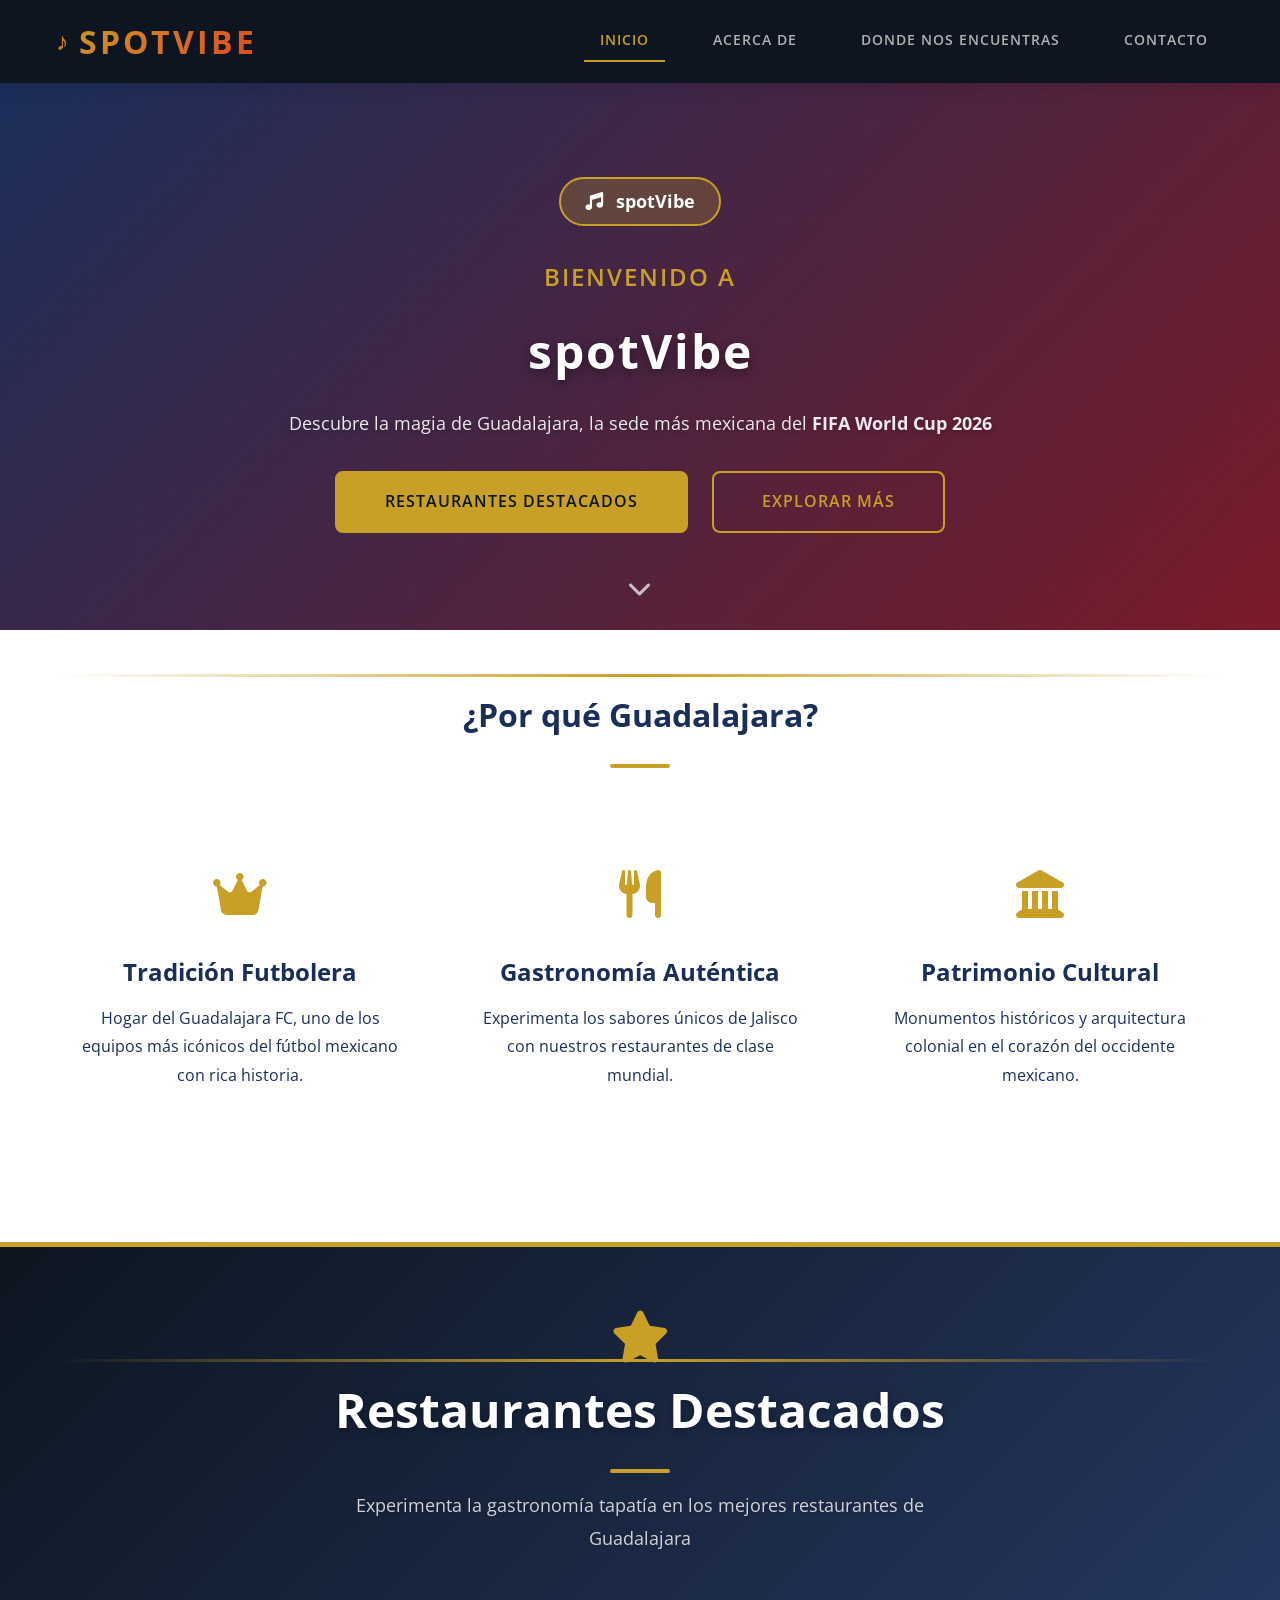
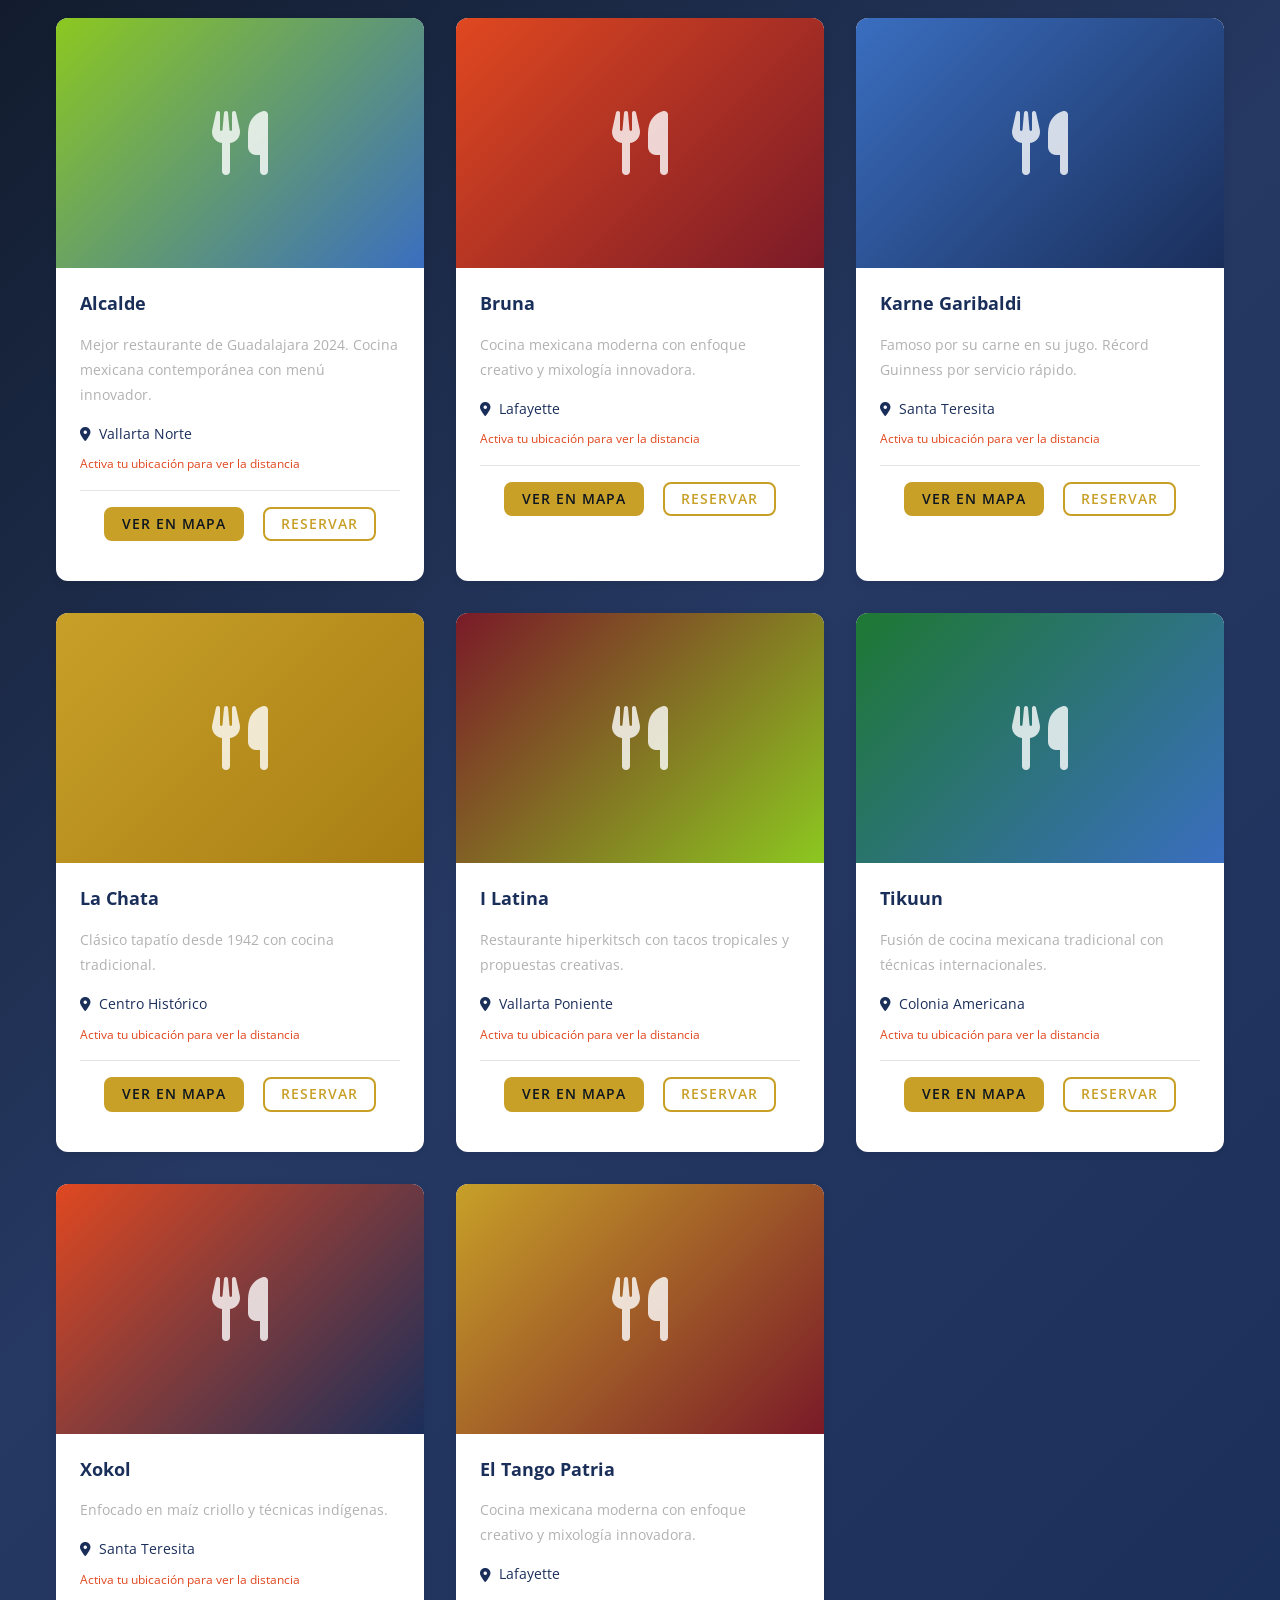
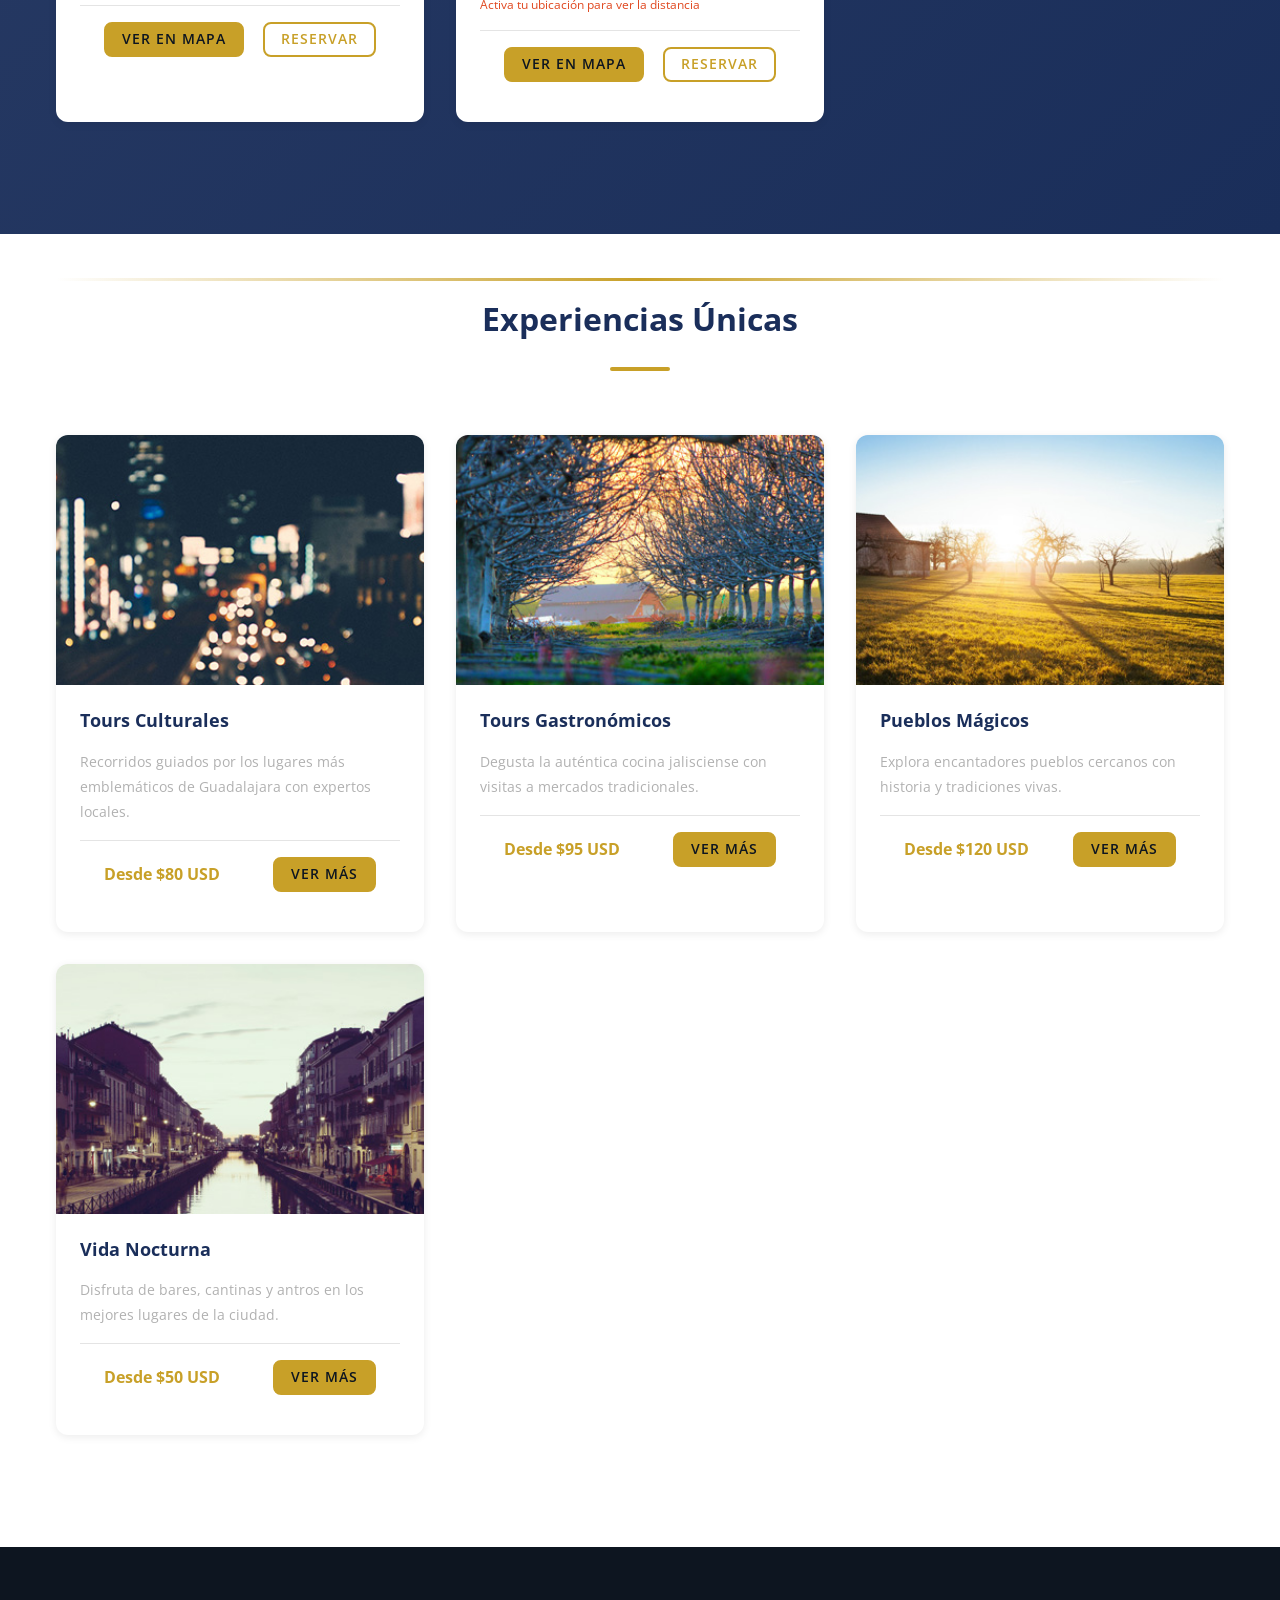
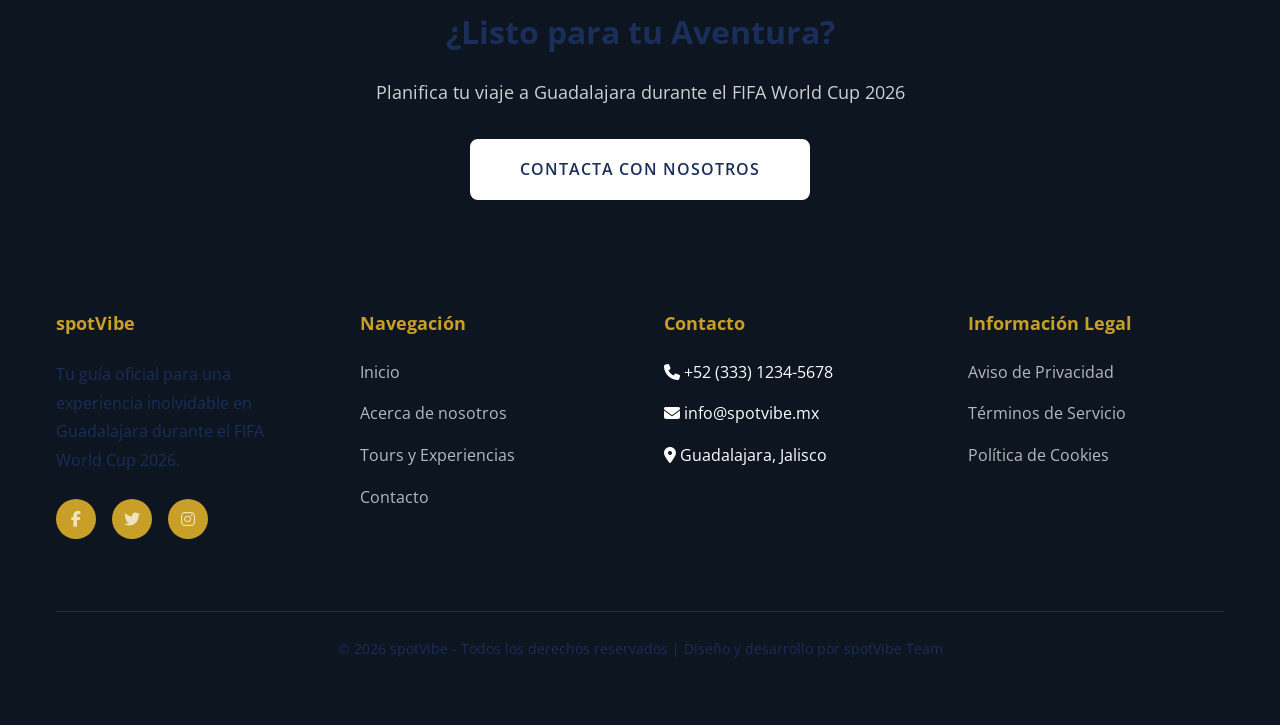
==== commit a6fd4742: "cambios" ====
--- a/index.html
+++ b/index.html
@@ -230,7 +230,7 @@
       });
     });
 
-    // Populate restaurant grid with FIFA World Cup 2026 colors
+    // Populate restaurant grid with geolocation and distance calculation
     function displayRestaurants() {
       const restaurantGrid = document.getElementById('restaurantGrid');
       if (!restaurantGrid || typeof restaurantes === 'undefined' || Object.keys(restaurantes).length === 0) {
@@ -238,46 +238,58 @@
         return;
       }
       
-      const restaurantList = Object.values(restaurantes);
-      // Official FIFA World Cup 2026 Color Palette
-      const fifaColors = [
-        { primary: '#8CC820', secondary: '#3A6EC0' },  // Lime + Blue
-        { primary: '#E04820', secondary: '#7A1A28' },  // Orange + Maroon
-        { primary: '#3A6EC0', secondary: '#1A2E5A' },  // Blue + Navy
-        { primary: '#C8A028', secondary: '#A87E14' },  // Gold + Dark Gold
-        { primary: '#7A1A28', secondary: '#8CC820' },  // Maroon + Lime
-        { primary: '#1E7832', secondary: '#3A6EC0' },  // Green + Blue
-        { primary: '#E04820', secondary: '#1A2E5A' },  // Orange + Navy
-        { primary: '#C8A028', secondary: '#7A1A28' }   // Gold + Maroon
-      ];
-      
-      restaurantGrid.innerHTML = restaurantList.map((rest, idx) => {
-        const colorCycle = fifaColors[idx % fifaColors.length];
-        return `
-          <div class="restaurant-card fade-in">
-            <div class="restaurant-image" style="background: linear-gradient(135deg, ${colorCycle.primary}, ${colorCycle.secondary}); display: flex; align-items: center; justify-content: center; color: white; font-size: 48px;">
-              <i class="fas fa-utensils"></i>
-            </div>
-            <div class="restaurant-info">
-              <div class="restaurant-badge">⭐ Destacado</div>
-              <h3 class="restaurant-name">${rest.nombre}</h3>
-              <div class="restaurant-cuisine">Cocina Mexicana</div>
-              <p class="restaurant-description">${rest.resumen}</p>
-              <div style="font-size: 13px; color: #B1B1B1; margin-bottom: 15px;">
-                <i class="fas fa-map-marker-alt"></i> ${rest.ubicacion}
+      // Request user's geolocation
+      navigator.geolocation.getCurrentPosition(
+        (pos) => {
+          const latUsuario = pos.coords.latitude;
+          const lonUsuario = pos.coords.longitude;
+          
+          // Generate restaurant cards with distances
+          generarTarjetasRestaurantes(latUsuario, lonUsuario);
+        },
+        (err) => {
+          // Fallback: show restaurants without distance if geolocation is denied
+          console.warn(`Geolocation error (${err.code}): ${err.message}`);
+          
+          // Show a message to the user
+          const restaurantList = Object.values(restaurantes);
+          const fifaColors = [
+            { primary: '#8CC820', secondary: '#3A6EC0' },
+            { primary: '#E04820', secondary: '#7A1A28' },
+            { primary: '#3A6EC0', secondary: '#1A2E5A' },
+            { primary: '#C8A028', secondary: '#A87E14' },
+            { primary: '#7A1A28', secondary: '#8CC820' },
+            { primary: '#1E7832', secondary: '#3A6EC0' },
+            { primary: '#E04820', secondary: '#1A2E5A' },
+            { primary: '#C8A028', secondary: '#7A1A28' }
+          ];
+          
+          restaurantGrid.innerHTML = restaurantList.map((rest, idx) => {
+            const colorCycle = fifaColors[idx % fifaColors.length];
+            return `
+              <div class="card fade-in">
+                <div class="card-image-placeholder" style="background: linear-gradient(135deg, ${colorCycle.primary}, ${colorCycle.secondary});">
+                  <i class="fas fa-utensils"></i>
+                </div>
+                <div class="card-body">
+                  <h3 class="card-title">${rest.nombre}</h3>
+                  <p class="card-text">${rest.resumen}</p>
+                  <div class="card-location">
+                    <i class="fas fa-map-marker-alt"></i> ${rest.ubicacion}
+                  </div>
+                  <p style="font-size: 12px; color: #E04820; margin-bottom: 15px;">
+                    Activa tu ubicación para ver la distancia
+                  </p>
+                  <div class="card-footer">
+                    <a href="${rest.mapa}" class="btn btn-small btn-primary" target="_blank">Ver en Mapa</a>
+                    <a href="contact.html" class="btn btn-small btn-secondary" target="_blank">Reservar</a>
+                  </div>
+                </div>
               </div>
-              <div class="restaurant-actions">
-                <a href="${rest.mapa}" target="_blank" class="btn btn-small btn-primary">
-                  <i class="fas fa-map"></i> Ver en Mapa
-                </a>
-                <a href="contact.html" class="btn btn-small btn-secondary">
-                  <i class="fas fa-phone"></i> Reservar
-                </a>
-              </div>
-            </div>
-          </div>
-        `;
-      }).join('');
+            `;
+          }).join('');
+        }
+      );
     }
 
     document.addEventListener('DOMContentLoaded', displayRestaurants);
--- a/css/style.css
+++ b/css/style.css
@@ -549,6 +549,40 @@
   border-top: 1px solid var(--color-border);
 }
 
+.card-image-placeholder {
+  width: 100%;
+  height: 250px;
+  background: linear-gradient(135deg, var(--color-primary) 0%, var(--color-secondary-light) 100%);
+  display: flex;
+  align-items: center;
+  justify-content: center;
+  font-size: 64px;
+  color: rgba(255, 255, 255, 0.8);
+}
+
+.card-location {
+  font-size: var(--font-size-sm);
+  color: var(--color-secondary);
+  margin-bottom: var(--space-sm);
+  display: flex;
+  align-items: center;
+  gap: var(--space-sm);
+}
+
+.card-distance {
+  font-size: var(--font-size-sm);
+  color: var(--color-primary);
+  margin-bottom: var(--space-md);
+  padding: var(--space-sm) var(--space-md);
+  background-color: rgba(200, 160, 40, 0.1);
+  border-left: 3px solid var(--color-primary);
+  border-radius: var(--radius-sm);
+  display: flex;
+  align-items: center;
+  gap: var(--space-sm);
+  font-weight: var(--font-weight-semibold);
+}
+
 /* ============================================
    SECTIONS & SPACING
    ============================================ */
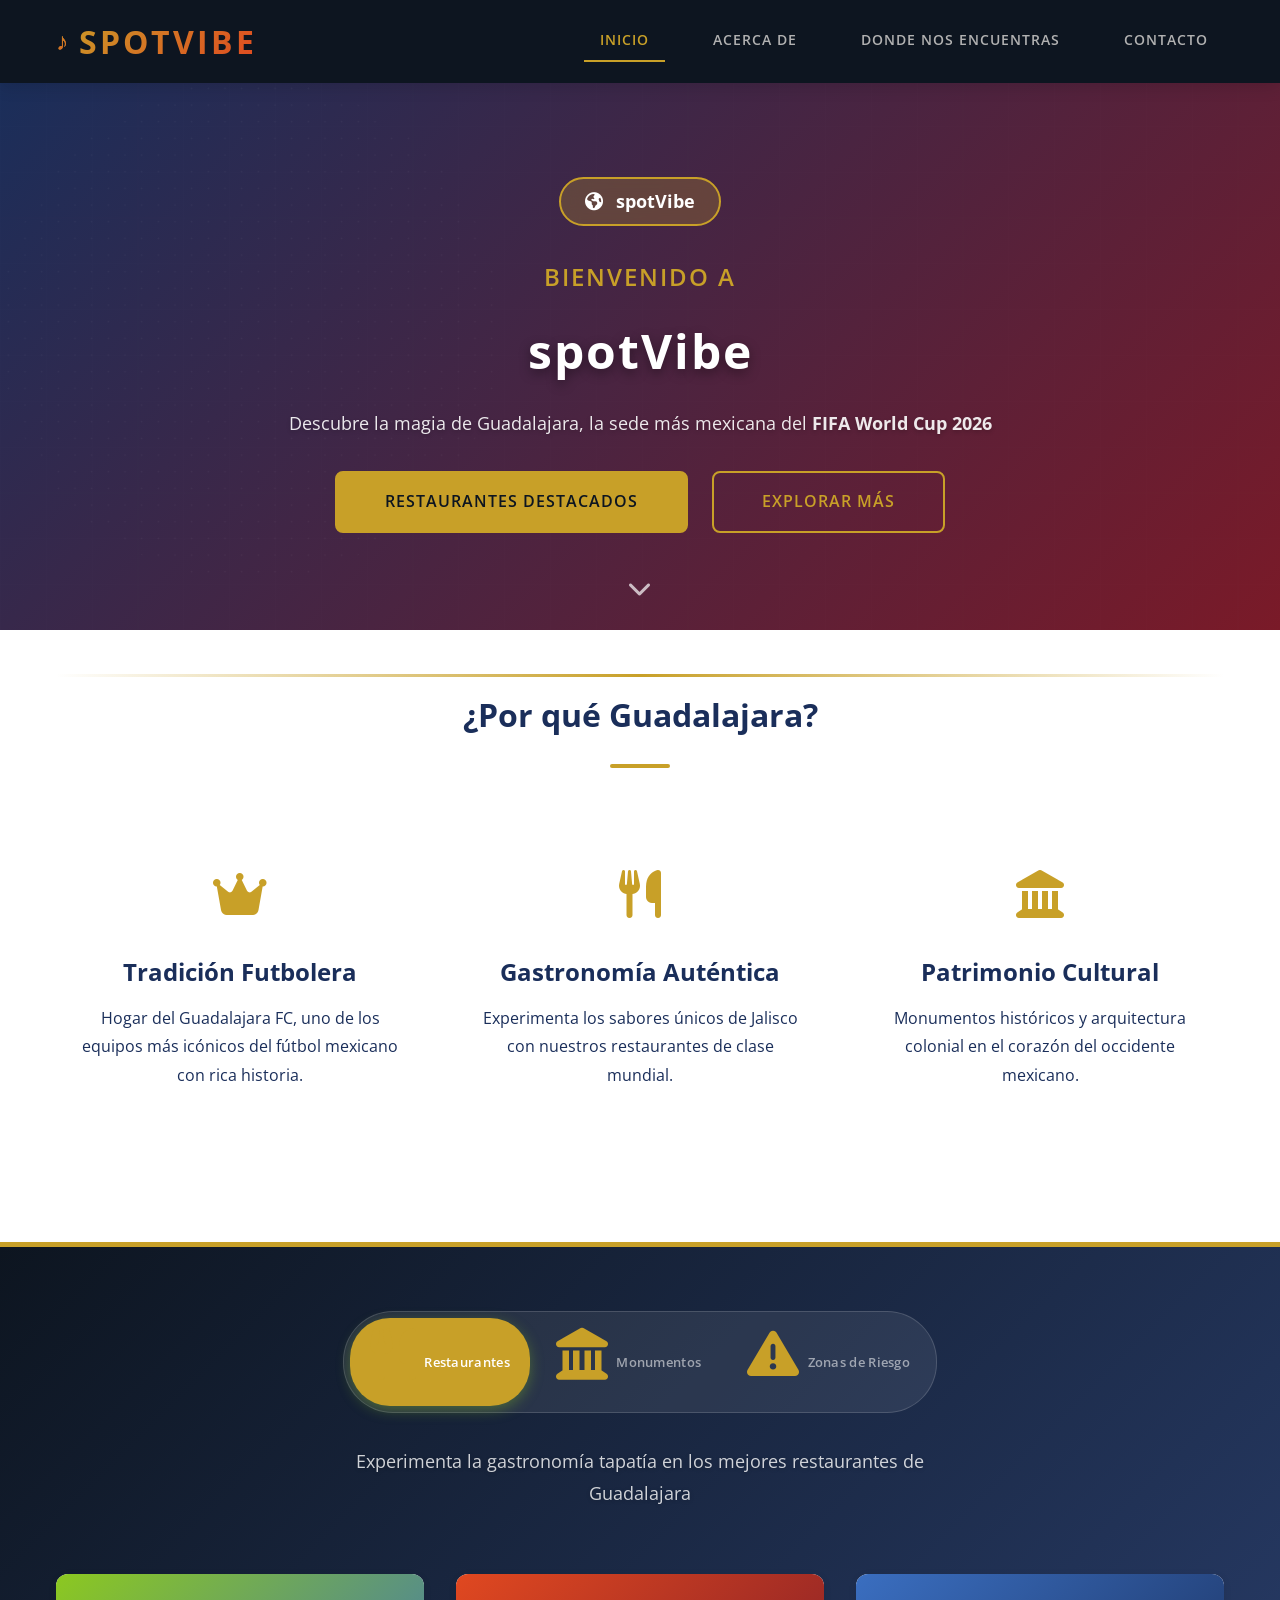
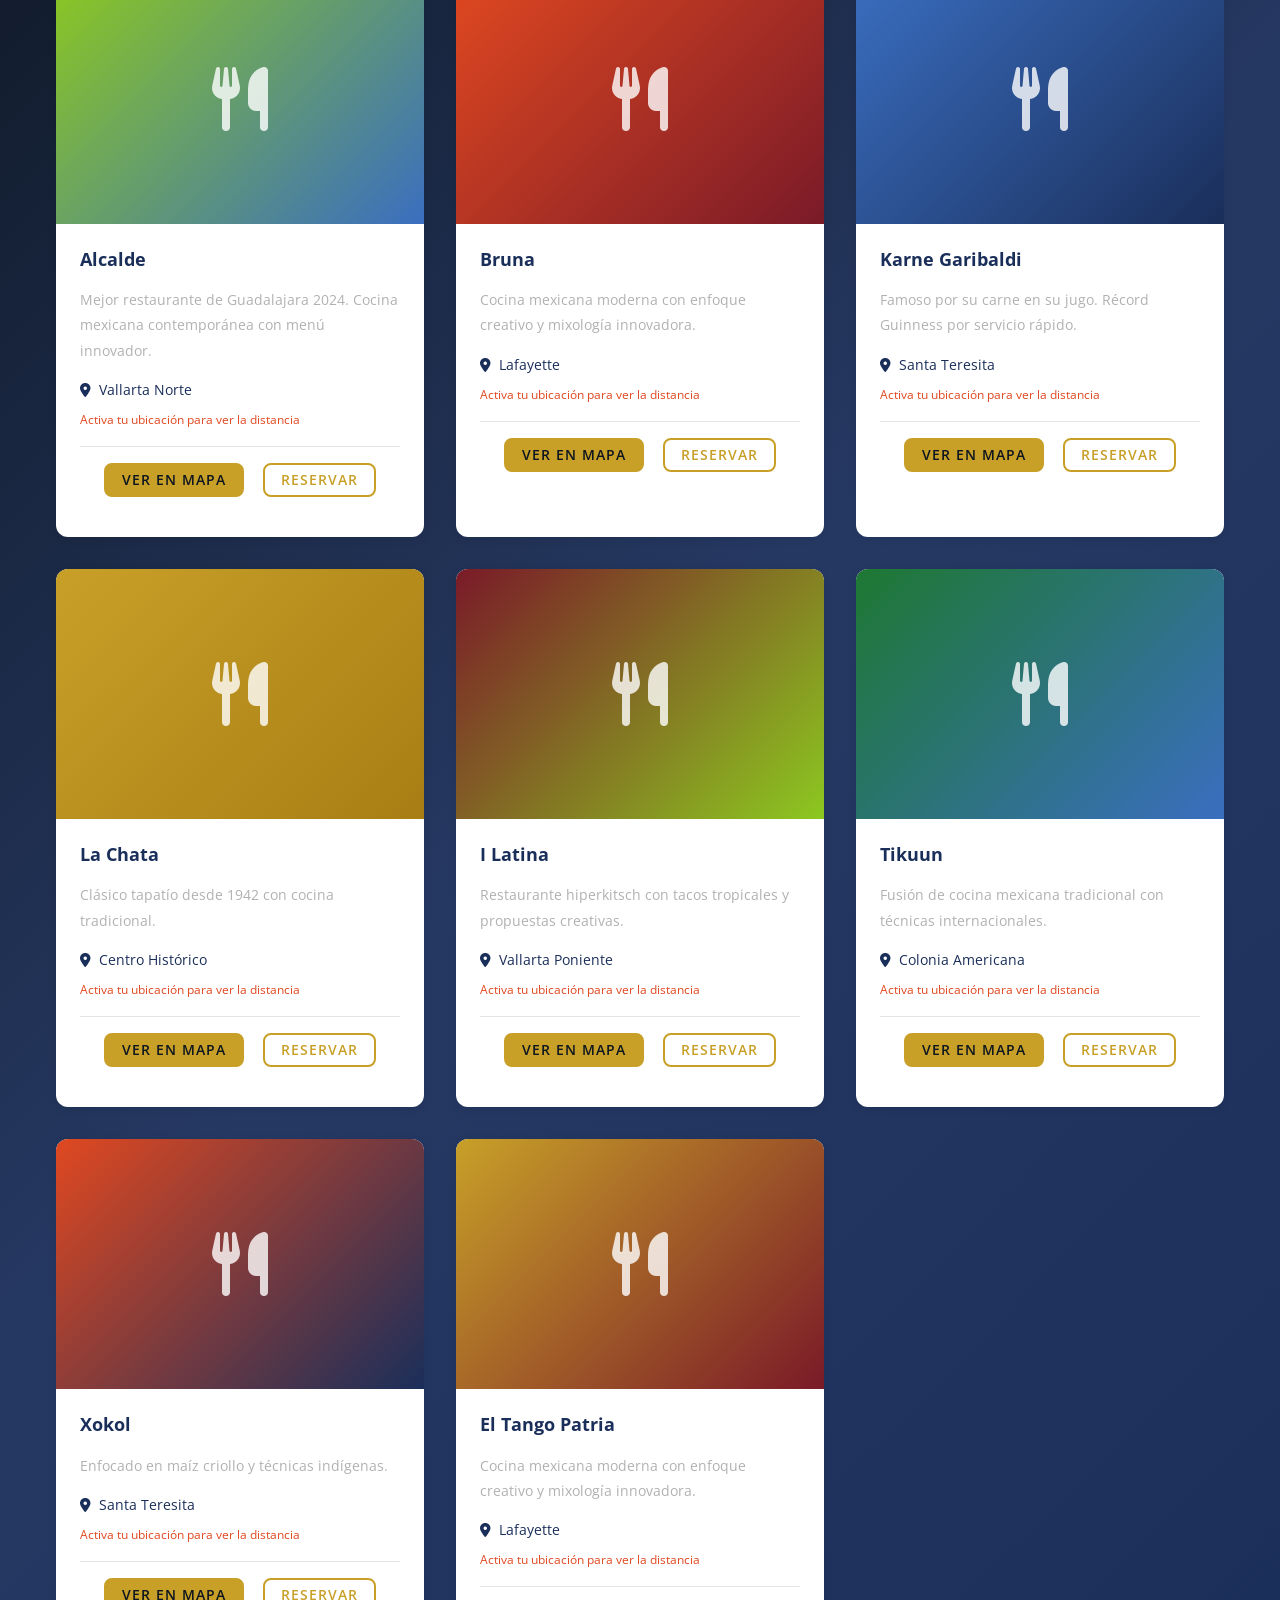
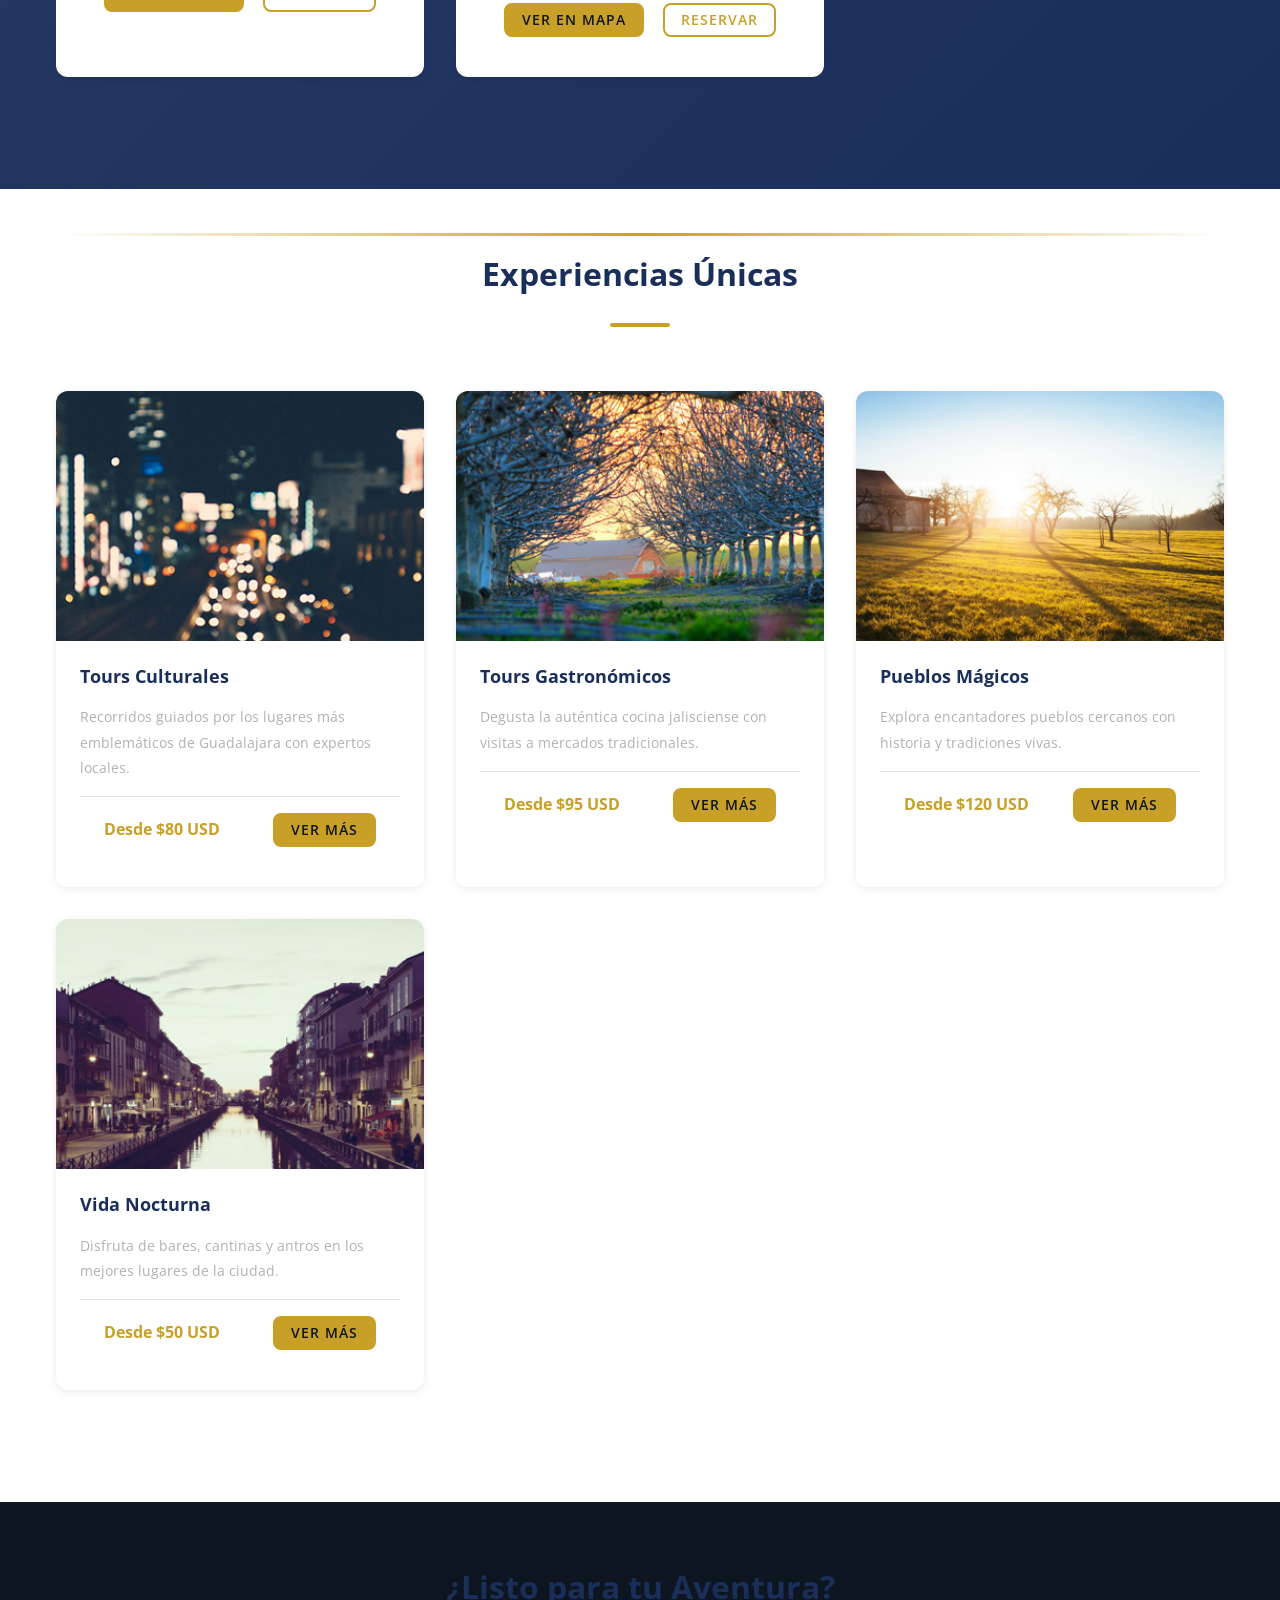
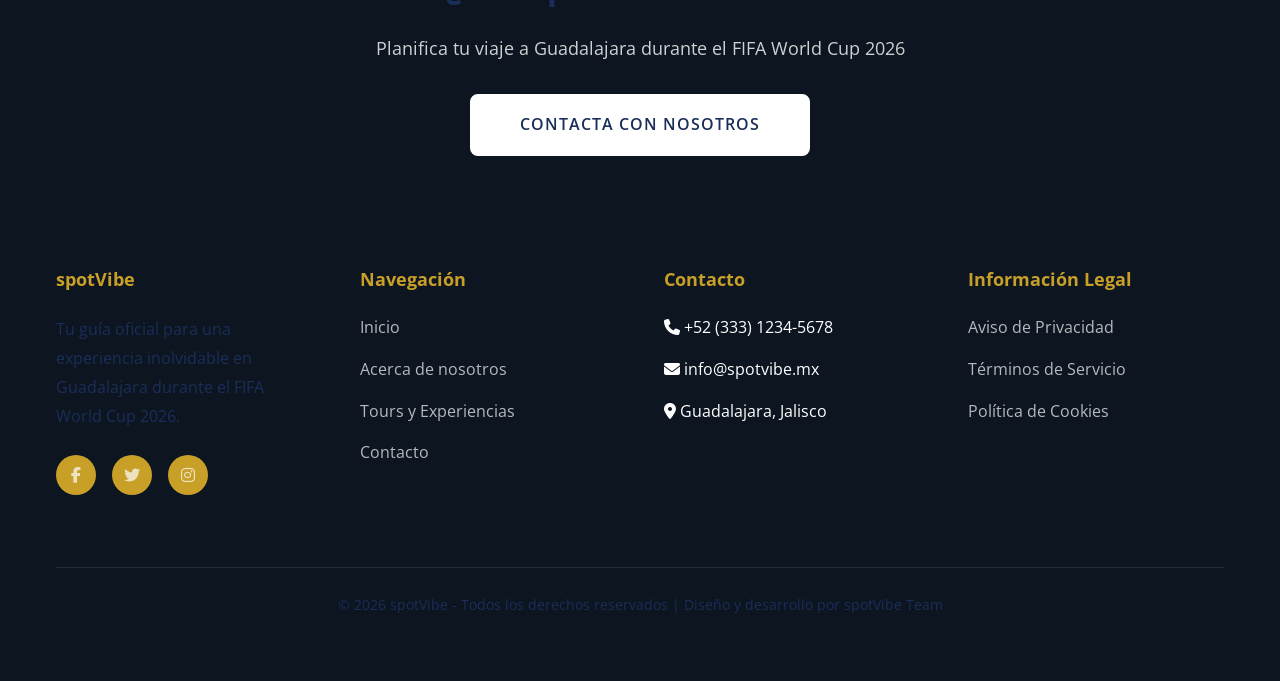
==== commit 6bfb76d5: "Cmabios en index para botones de monumentos, zona roja y restaurande: creacion de js monumentos, y m" ====
--- a/index.html
+++ b/index.html
@@ -10,18 +10,72 @@
   <link href="https://cdnjs.cloudflare.com/ajax/libs/font-awesome/6.4.0/css/all.min.css" rel="stylesheet">
   <link href="css/style.css" rel="stylesheet">
   <link href="css/animations.css" rel="stylesheet">
+
+  <style>
+    .section-toggle {
+      display: flex;
+      align-items: center;
+      justify-content: center;
+      gap: 6px;
+      margin: 0 auto 32px;
+      background: rgba(255,255,255,0.08);
+      border: 1px solid rgba(255,255,255,0.15);
+      border-radius: 50px;
+      padding: 6px;
+      width: fit-content;
+      flex-wrap: wrap;
+    }
+    .toggle-btn {
+      display: flex;
+      align-items: center;
+      gap: 8px;
+      padding: 10px 20px;
+      border-radius: 40px;
+      border: none;
+      cursor: pointer;
+      font-family: 'Open Sans', sans-serif;
+      font-size: 13px;
+      font-weight: 600;
+      letter-spacing: 0.3px;
+      transition: all 0.25s ease;
+      background: transparent;
+      color: rgba(255,255,255,0.55);
+      white-space: nowrap;
+    }
+    .toggle-btn.active { color: #fff; }
+    .toggle-btn.active.btn-rest  { background: var(--color-primary, #8CC820); box-shadow: 0 4px 14px rgba(140,200,32,0.35); }
+    .toggle-btn.active.btn-mon   { background: #C8A028; box-shadow: 0 4px 14px rgba(200,160,40,0.4); }
+    .toggle-btn.active.btn-zona  { background: #C0392B; box-shadow: 0 4px 14px rgba(192,57,43,0.4); }
+    .toggle-btn:hover:not(.active) { color: rgba(255,255,255,0.9); background: rgba(255,255,255,0.1); }
+
+    /* Zona roja cards */
+    .zona-card { background:#fff; border-radius:12px; overflow:hidden; box-shadow:0 2px 12px rgba(0,0,0,0.08); transition:transform 0.2s ease,box-shadow 0.2s ease; }
+    .zona-card:hover { transform:translateY(-4px); box-shadow:0 8px 28px rgba(0,0,0,0.14); }
+    .zona-card-banner { height:140px; display:flex; align-items:center; justify-content:center; font-size:40px; color:#fff; position:relative; }
+    .zona-card-banner::after { content:''; position:absolute; inset:0; background:linear-gradient(to bottom,transparent 40%,rgba(0,0,0,0.35)); }
+    .zona-nivel-pill { position:absolute; top:12px; right:12px; font-size:11px; font-weight:700; padding:4px 10px; border-radius:20px; letter-spacing:0.5px; z-index:1; }
+    .nivel-alto  { background:#e74c3c; color:#fff; }
+    .nivel-medio { background:#e67e22; color:#fff; }
+    .nivel-bajo  { background:#27ae60; color:#fff; }
+    .zona-card-body { padding:18px 20px 20px; }
+    .zona-card-nombre { font-size:16px; font-weight:700; color:#1a1a1a; margin-bottom:6px; }
+    .zona-card-resumen { font-size:13px; color:#666; line-height:1.55; margin-bottom:10px; }
+    .zona-card-meta { font-size:12px; color:#999; margin-bottom:8px; display:flex; align-items:flex-start; gap:6px; }
+    .zona-card-meta i { margin-top:2px; flex-shrink:0; }
+    .zona-card-consejo { font-size:12px; color:#7f5a12; background:#fef9ec; border-left:3px solid #f0a500; padding:8px 10px; border-radius:0 6px 6px 0; line-height:1.5; margin-bottom:16px; }
+    .zona-card-footer { display:flex; gap:8px; align-items:center; }
+    .zona-distancia { font-size:13px; color:#C0392B; font-weight:600; display:flex; align-items:center; gap:5px; margin-left:auto; }
+
+    /* ocultar grids secundarios */
+    #zonaGrid, #monumentoGrid { display: none; }
+  </style>
 </head>
 <body>
-  
-  <!-- HEADER / NAVIGATION -->
+
   <header class="header">
     <div class="container header-container">
       <a href="index.html" class="logo">spotVibe</a>
-      
-      <button class="mobile-menu-toggle" id="mobileMenuToggle">
-        <i class="fas fa-bars"></i>
-      </button>
-      
+      <button class="mobile-menu-toggle" id="mobileMenuToggle"><i class="fas fa-bars"></i></button>
       <nav class="nav" id="mobileMenu">
         <a href="index.html" class="nav-link active">Inicio</a>
         <a href="about.html" class="nav-link">Acerca de</a>
@@ -31,12 +85,9 @@
     </div>
   </header>
 
-  <!-- HERO BANNER -->
   <section class="hero">
     <div class="hero-content">
-      <div class="hero-logo-badge">
-        <i class="fas fa-music"></i> spotVibe
-      </div>
+      <div class="hero-logo-badge"><i class="fas fa-globe-americas"></i> spotVibe</div>
       <div class="hero-subtitle">Bienvenido a</div>
       <h1>spotVibe</h1>
       <p>Descubre la magia de Guadalajara, la sede más mexicana del <strong>FIFA World Cup 2026</strong></p>
@@ -45,37 +96,25 @@
         <a href="#highlights" class="btn btn-secondary btn-large">Explorar Más</a>
       </div>
     </div>
-    <div class="scroll-indicator">
-      <i class="fas fa-chevron-down"></i>
-    </div>
+    <div class="scroll-indicator"><i class="fas fa-chevron-down"></i></div>
   </section>
 
-  <!-- HIGHLIGHTS SECTION -->
   <section class="section-light" id="highlights">
     <div class="container">
       <h2 class="section-title">¿Por qué Guadalajara?</h2>
-      
       <div class="feature-grid">
         <div class="feature-item fade-in">
-          <div class="feature-icon">
-            <i class="fas fa-crown"></i>
-          </div>
+          <div class="feature-icon"><i class="fas fa-crown"></i></div>
           <h3>Tradición Futbolera</h3>
           <p>Hogar del Guadalajara FC, uno de los equipos más icónicos del fútbol mexicano con rica historia.</p>
         </div>
-        
         <div class="feature-item fade-in">
-          <div class="feature-icon">
-            <i class="fas fa-utensils"></i>
-          </div>
+          <div class="feature-icon"><i class="fas fa-utensils"></i></div>
           <h3>Gastronomía Auténtica</h3>
           <p>Experimenta los sabores únicos de Jalisco con nuestros restaurantes de clase mundial.</p>
         </div>
-        
         <div class="feature-item fade-in">
-          <div class="feature-icon">
-            <i class="fas fa-landmark"></i>
-          </div>
+          <div class="feature-icon"><i class="fas fa-landmark"></i></div>
           <h3>Patrimonio Cultural</h3>
           <p>Monumentos históricos y arquitectura colonial en el corazón del occidente mexicano.</p>
         </div>
@@ -83,90 +122,80 @@
     </div>
   </section>
 
-  <!-- FEATURED RESTAURANTS - MAIN SECTION -->
+  <!-- SECCIÓN PRINCIPAL con 3 vistas -->
   <section class="section-restaurants" id="restaurants">
     <div class="container">
       <div class="section-header-featured">
-        <i class="fas fa-star" style="color: var(--color-primary);"></i>
-        <h2 class="section-title">Restaurantes Destacados</h2>
-        <p class="section-subtitle">Experimenta la gastronomía tapatía en los mejores restaurantes de Guadalajara</p>
-      </div>
-      
-      <div class="restaurant-grid" id="restaurantGrid">
-        <!-- Populated by JavaScript -->
-      </div>
+        <div class="section-toggle">
+          <button class="toggle-btn btn-rest active" id="btnToggleRest" onclick="cambiarVista('restaurantes')">
+            <i class="fas fa-utensils"></i> Restaurantes
+          </button>
+          <button class="toggle-btn btn-mon" id="btnToggleMon" onclick="cambiarVista('monumentos')">
+            <i class="fas fa-landmark"></i> Monumentos
+          </button>
+          <button class="toggle-btn btn-zona" id="btnToggleZona" onclick="cambiarVista('zonas')">
+            <i class="fas fa-triangle-exclamation"></i> Zonas de Riesgo
+          </button>
+        </div>
+        <p class="section-subtitle" id="sectionSubtitle">
+          Experimenta la gastronomía tapatía en los mejores restaurantes de Guadalajara
+        </p>
+      </div>
+
+      <div class="restaurant-grid" id="restaurantGrid"></div>
+      <div class="restaurant-grid" id="monumentoGrid"></div>
+      <div class="restaurant-grid" id="zonaGrid"></div>
     </div>
   </section>
 
-  <!-- EXPERIENCE CARDS -->
   <section class="section-light">
     <div class="container">
       <h2 class="section-title">Experiencias Únicas</h2>
-      
       <div class="restaurant-grid">
         <div class="card fade-in">
           <img src="img/tours-03.jpg" alt="Tours Culturales" class="card-image">
           <div class="card-body">
             <h3 class="card-title">Tours Culturales</h3>
             <p class="card-text">Recorridos guiados por los lugares más emblemáticos de Guadalajara con expertos locales.</p>
-            <div class="card-footer">
-              <span class="text-accent font-bold">Desde $80 USD</span>
-              <a href="#" class="btn btn-small btn-primary">Ver más</a>
-            </div>
-          </div>
-        </div>
-        
+            <div class="card-footer"><span class="text-accent font-bold">Desde $80 USD</span><a href="#" class="btn btn-small btn-primary">Ver más</a></div>
+          </div>
+        </div>
         <div class="card fade-in">
           <img src="img/tours-04.jpg" alt="Gastronomía" class="card-image">
           <div class="card-body">
             <h3 class="card-title">Tours Gastronómicos</h3>
             <p class="card-text">Degusta la auténtica cocina jalisciense con visitas a mercados tradicionales.</p>
-            <div class="card-footer">
-              <span class="text-accent font-bold">Desde $95 USD</span>
-              <a href="#" class="btn btn-small btn-primary">Ver más</a>
-            </div>
-          </div>
-        </div>
-        
+            <div class="card-footer"><span class="text-accent font-bold">Desde $95 USD</span><a href="#" class="btn btn-small btn-primary">Ver más</a></div>
+          </div>
+        </div>
         <div class="card fade-in">
           <img src="img/tours-05.jpg" alt="Pueblos Mágicos" class="card-image">
           <div class="card-body">
             <h3 class="card-title">Pueblos Mágicos</h3>
             <p class="card-text">Explora encantadores pueblos cercanos con historia y tradiciones vivas.</p>
-            <div class="card-footer">
-              <span class="text-accent font-bold">Desde $120 USD</span>
-              <a href="#" class="btn btn-small btn-primary">Ver más</a>
-            </div>
-          </div>
-        </div>
-        
+            <div class="card-footer"><span class="text-accent font-bold">Desde $120 USD</span><a href="#" class="btn btn-small btn-primary">Ver más</a></div>
+          </div>
+        </div>
         <div class="card fade-in">
           <img src="img/tours-06.jpg" alt="Vida Nocturna" class="card-image">
           <div class="card-body">
             <h3 class="card-title">Vida Nocturna</h3>
             <p class="card-text">Disfruta de bares, cantinas y antros en los mejores lugares de la ciudad.</p>
-            <div class="card-footer">
-              <span class="text-accent font-bold">Desde $50 USD</span>
-              <a href="#" class="btn btn-small btn-primary">Ver más</a>
-            </div>
+            <div class="card-footer"><span class="text-accent font-bold">Desde $50 USD</span><a href="#" class="btn btn-small btn-primary">Ver más</a></div>
           </div>
         </div>
       </div>
     </div>
   </section>
 
-  <!-- CTA SECTION -->
   <section class="section-dark">
     <div class="container text-center">
       <h2>¿Listo para tu Aventura?</h2>
-      <p style="color: rgba(255,255,255,0.8); font-size: 18px; margin-bottom: 30px;">
-        Planifica tu viaje a Guadalajara durante el FIFA World Cup 2026
-      </p>
+      <p style="color:rgba(255,255,255,0.8);font-size:18px;margin-bottom:30px;">Planifica tu viaje a Guadalajara durante el FIFA World Cup 2026</p>
       <a href="contact.html" class="btn btn-white btn-large">Contacta con nosotros</a>
     </div>
   </section>
 
-  <!-- FOOTER -->
   <footer class="footer">
     <div class="container">
       <div class="footer-content">
@@ -179,7 +208,6 @@
             <a href="#" class="social-link"><i class="fab fa-instagram"></i></a>
           </div>
         </div>
-        
         <div class="footer-column">
           <h4>Navegación</h4>
           <ul>
@@ -189,7 +217,6 @@
             <li><a href="contact.html">Contacto</a></li>
           </ul>
         </div>
-        
         <div class="footer-column">
           <h4>Contacto</h4>
           <ul>
@@ -198,7 +225,6 @@
             <li><i class="fas fa-map-marker-alt"></i> Guadalajara, Jalisco</li>
           </ul>
         </div>
-        
         <div class="footer-column">
           <h4>Información Legal</h4>
           <ul>
@@ -208,95 +234,26 @@
           </ul>
         </div>
       </div>
-      
       <div class="footer-bottom">
         <p>&copy; 2026 spotVibe - Todos los derechos reservados | Diseño y desarrollo por spotVibe Team</p>
       </div>
     </div>
   </footer>
 
-  <!-- SCRIPTS -->
   <script src="js/restaurantes.js"></script>
+  <script src="js/zonaroja.js"></script>
+  <script src="js/monumentos.js"></script>
+
   <script>
-    // Mobile menu toggle
+    // Mobile menu
     document.getElementById('mobileMenuToggle').addEventListener('click', function() {
       document.getElementById('mobileMenu').classList.toggle('active');
     });
-
-    // Close menu when link is clicked
     document.querySelectorAll('.nav-link').forEach(link => {
-      link.addEventListener('click', function() {
-        document.getElementById('mobileMenu').classList.remove('active');
-      });
+      link.addEventListener('click', () => document.getElementById('mobileMenu').classList.remove('active'));
     });
-
-    // Populate restaurant grid with geolocation and distance calculation
-    function displayRestaurants() {
-      const restaurantGrid = document.getElementById('restaurantGrid');
-      if (!restaurantGrid || typeof restaurantes === 'undefined' || Object.keys(restaurantes).length === 0) {
-        console.warn('Restaurant grid or data not found');
-        return;
-      }
-      
-      // Request user's geolocation
-      navigator.geolocation.getCurrentPosition(
-        (pos) => {
-          const latUsuario = pos.coords.latitude;
-          const lonUsuario = pos.coords.longitude;
-          
-          // Generate restaurant cards with distances
-          generarTarjetasRestaurantes(latUsuario, lonUsuario);
-        },
-        (err) => {
-          // Fallback: show restaurants without distance if geolocation is denied
-          console.warn(`Geolocation error (${err.code}): ${err.message}`);
-          
-          // Show a message to the user
-          const restaurantList = Object.values(restaurantes);
-          const fifaColors = [
-            { primary: '#8CC820', secondary: '#3A6EC0' },
-            { primary: '#E04820', secondary: '#7A1A28' },
-            { primary: '#3A6EC0', secondary: '#1A2E5A' },
-            { primary: '#C8A028', secondary: '#A87E14' },
-            { primary: '#7A1A28', secondary: '#8CC820' },
-            { primary: '#1E7832', secondary: '#3A6EC0' },
-            { primary: '#E04820', secondary: '#1A2E5A' },
-            { primary: '#C8A028', secondary: '#7A1A28' }
-          ];
-          
-          restaurantGrid.innerHTML = restaurantList.map((rest, idx) => {
-            const colorCycle = fifaColors[idx % fifaColors.length];
-            return `
-              <div class="card fade-in">
-                <div class="card-image-placeholder" style="background: linear-gradient(135deg, ${colorCycle.primary}, ${colorCycle.secondary});">
-                  <i class="fas fa-utensils"></i>
-                </div>
-                <div class="card-body">
-                  <h3 class="card-title">${rest.nombre}</h3>
-                  <p class="card-text">${rest.resumen}</p>
-                  <div class="card-location">
-                    <i class="fas fa-map-marker-alt"></i> ${rest.ubicacion}
-                  </div>
-                  <p style="font-size: 12px; color: #E04820; margin-bottom: 15px;">
-                    Activa tu ubicación para ver la distancia
-                  </p>
-                  <div class="card-footer">
-                    <a href="${rest.mapa}" class="btn btn-small btn-primary" target="_blank">Ver en Mapa</a>
-                    <a href="contact.html" class="btn btn-small btn-secondary" target="_blank">Reservar</a>
-                  </div>
-                </div>
-              </div>
-            `;
-          }).join('');
-        }
-      );
-    }
-
-    document.addEventListener('DOMContentLoaded', displayRestaurants);
-
-    // Smooth scroll for anchor links
     document.querySelectorAll('a[href^="#"]').forEach(anchor => {
-      anchor.addEventListener('click', function (e) {
+      anchor.addEventListener('click', function(e) {
         const href = this.getAttribute('href');
         if (href !== '#' && document.querySelector(href)) {
           e.preventDefault();
@@ -304,6 +261,178 @@
         }
       });
     });
+
+    // Estado global de geolocalización
+    let userLat = null;
+    let userLon = null;
+    let zonaGridPopulada = false;
+    let monGridPopulado  = false;
+
+    const subtitulos = {
+      restaurantes: 'Experimenta la gastronomía tapatía en los mejores restaurantes de Guadalajara',
+      monumentos:   'Descubre el patrimonio histórico y cultural más icónico de Guadalajara',
+      zonas:        'Conoce las zonas con mayor incidencia delictiva para visitar Guadalajara con precaución'
+    };
+
+    // ── Cambiar vista ────────────────────────────────────────────
+    function cambiarVista(vista) {
+      const ids = ['restaurantGrid', 'monumentoGrid', 'zonaGrid'];
+      const btnIds = { restaurantes:'btnToggleRest', monumentos:'btnToggleMon', zonas:'btnToggleZona' };
+      const gridIds = { restaurantes:'restaurantGrid', monumentos:'monumentoGrid', zonas:'zonaGrid' };
+
+      // Ocultar todos
+      ids.forEach(id => document.getElementById(id).style.display = 'none');
+      Object.values(btnIds).forEach(id => document.getElementById(id).classList.remove('active'));
+
+      // Mostrar el activo
+      document.getElementById(gridIds[vista]).style.display = 'grid';
+      document.getElementById(btnIds[vista]).classList.add('active');
+      document.getElementById('sectionSubtitle').textContent = subtitulos[vista];
+
+      // Generar contenido si es primera vez
+      if (vista === 'monumentos' && !monGridPopulado) {
+        userLat !== null
+          ? generarTarjetasMonumentos(userLat, userLon)
+          : generarTarjetasMonumentosSinUbicacion();
+        monGridPopulado = true;
+      }
+      if (vista === 'zonas' && !zonaGridPopulada) {
+        userLat !== null
+          ? generarTarjetasZonas(userLat, userLon)
+          : generarTarjetasZonasSinUbicacion();
+        zonaGridPopulada = true;
+      }
+    }
+
+    // ── Restaurantes ─────────────────────────────────────────────
+    function displayRestaurants() {
+      const grid = document.getElementById('restaurantGrid');
+      if (!grid || typeof restaurantes === 'undefined') return;
+
+      const fifaColors = [
+        {primary:'#8CC820',secondary:'#3A6EC0'},{primary:'#E04820',secondary:'#7A1A28'},
+        {primary:'#3A6EC0',secondary:'#1A2E5A'},{primary:'#C8A028',secondary:'#A87E14'},
+        {primary:'#7A1A28',secondary:'#8CC820'},{primary:'#1E7832',secondary:'#3A6EC0'},
+        {primary:'#E04820',secondary:'#1A2E5A'},{primary:'#C8A028',secondary:'#7A1A28'}
+      ];
+
+      navigator.geolocation.getCurrentPosition(
+        (pos) => {
+          userLat = pos.coords.latitude;
+          userLon = pos.coords.longitude;
+          generarTarjetasRestaurantes(userLat, userLon);
+        },
+        (err) => {
+          console.warn(`Geolocation error (${err.code}): ${err.message}`);
+          grid.innerHTML = Object.values(restaurantes).map((rest, idx) => {
+            const c = fifaColors[idx % fifaColors.length];
+            return `
+              <div class="card fade-in">
+                <div class="card-image-placeholder" style="background:linear-gradient(135deg,${c.primary},${c.secondary});"><i class="fas fa-utensils"></i></div>
+                <div class="card-body">
+                  <h3 class="card-title">${rest.nombre}</h3>
+                  <p class="card-text">${rest.resumen}</p>
+                  <div class="card-location"><i class="fas fa-map-marker-alt"></i> ${rest.ubicacion}</div>
+                  <p style="font-size:12px;color:#E04820;margin-bottom:15px;">Activa tu ubicación para ver la distancia</p>
+                  <div class="card-footer">
+                    <a href="${rest.mapa}" class="btn btn-small btn-primary" target="_blank">Ver en Mapa</a>
+                    <a href="contact.html" class="btn btn-small btn-secondary">Reservar</a>
+                  </div>
+                </div>
+              </div>`;
+          }).join('');
+        }
+      );
+    }
+
+    // ── Zonas rojas ──────────────────────────────────────────────
+    const zonasRojasData = {
+      mercado_libertad: {
+        nombre:"Mercado Libertad", resumen:"Alta incidencia de carteristas y robos a turistas distraídos.",
+        ubicacion:"Centro Histórico, Guadalajara", nivelRiesgo:"ALTO",
+        consejo:"Ve en grupo, no saques el celular y usa bolsas cruzadas al frente.",
+        mapa:"https://www.google.com/maps/search/?api=1&query=Mercado+Libertad+Guadalajara",
+        latitud:20.6698, longitud:-103.3388, colorPrimary:'#922B21', colorSecondary:'#641E16'
+      },
+      centro_nocturno: {
+        nombre:"Centro Histórico (Nocturno)", resumen:"Seguro de día; de noche aumentan robos en callejones poco iluminados.",
+        ubicacion:"Centro Histórico, Guadalajara", nivelRiesgo:"MEDIO",
+        consejo:"Regresa al hotel antes de las 10 pm o usa transporte de app.",
+        mapa:"https://www.google.com/maps/search/?api=1&query=Centro+Historico+Guadalajara",
+        latitud:20.6737, longitud:-103.3440, colorPrimary:'#935116', colorSecondary:'#6E2C00'
+      },
+      periferica_norte: {
+        nombre:"Periférica Norte / Zapopan Norte", resumen:"Alta incidencia de robo de vehículos y asaltos en cruceros.",
+        ubicacion:"Zapopan Norte, Jalisco", nivelRiesgo:"ALTO",
+        consejo:"Evita estacionar en la vía pública. No pares en cruceros oscuros.",
+        mapa:"https://www.google.com/maps/search/?api=1&query=Periferico+Norte+Zapopan",
+        latitud:20.7410, longitud:-103.4012, colorPrimary:'#78281F', colorSecondary:'#4A235A'
+      },
+      tlaquepaque_periferia: {
+        nombre:"Tlaquepaque (Periferia)", resumen:"El centro artesanal es seguro; sus colonias periféricas reportan robos.",
+        ubicacion:"San Pedro Tlaquepaque, Jalisco", nivelRiesgo:"MEDIO",
+        consejo:"Quédate en la zona turística central y evita callejones poco transitados.",
+        mapa:"https://www.google.com/maps/search/?api=1&query=Tlaquepaque+periferia+Jalisco",
+        latitud:20.6424, longitud:-103.3122, colorPrimary:'#7D6608', colorSecondary:'#4D4511'
+      },
+      santa_cecilia: {
+        nombre:"Santa Cecilia", resumen:"Reportes frecuentes de pandillerismo y robos a peatones.",
+        ubicacion:"Guadalajara Norte", nivelRiesgo:"ALTO",
+        consejo:"No es zona turística. Si llegas por error, pide un taxi de app de inmediato.",
+        mapa:"https://www.google.com/maps/search/?api=1&query=Santa+Cecilia+Guadalajara",
+        latitud:20.7053, longitud:-103.3538, colorPrimary:'#512E5F', colorSecondary:'#922B21'
+      }
+    };
+
+    function _zonaCard(zona, distanciaHTML) {
+      const nivelClass = zona.nivelRiesgo==='ALTO'?'nivel-alto':zona.nivelRiesgo==='MEDIO'?'nivel-medio':'nivel-bajo';
+      const iconos = ['fa-triangle-exclamation','fa-shield-halved','fa-circle-exclamation','fa-skull-crossbones','fa-eye-slash'];
+      const idx = Object.keys(zonasRojasData).indexOf(zona.id ?? '');
+      const icono = iconos[Math.max(idx,0) % iconos.length];
+      return `
+        <div class="zona-card fade-in">
+          <div class="zona-card-banner" style="background:linear-gradient(135deg,${zona.colorPrimary},${zona.colorSecondary});">
+            <i class="fas ${icono}" style="font-size:40px;position:relative;z-index:1;"></i>
+            <span class="zona-nivel-pill ${nivelClass}">${zona.nivelRiesgo}</span>
+          </div>
+          <div class="zona-card-body">
+            <h3 class="zona-card-nombre">${zona.nombre}</h3>
+            <p class="zona-card-resumen">${zona.resumen}</p>
+            <div class="zona-card-meta"><i class="fas fa-map-marker-alt" style="color:#c0392b;"></i><span>${zona.ubicacion}</span></div>
+            <div class="zona-card-consejo"><i class="fas fa-lightbulb"></i> ${zona.consejo}</div>
+            <div class="zona-card-footer">
+              <a href="${zona.mapa}" class="btn btn-small btn-primary" target="_blank"><i class="fas fa-map"></i> Ver en mapa</a>
+              ${distanciaHTML}
+            </div>
+          </div>
+        </div>`;
+    }
+
+    function generarTarjetasZonas(latUsuario, lonUsuario) {
+      const lista = Object.entries(zonasRojasData).map(([id, z]) => {
+        const dist = calcularDistancia(latUsuario, lonUsuario, z.latitud, z.longitud);
+        return { id, ...z, distancia: dist };
+      }).sort((a,b) => a.distancia - b.distancia);
+
+      const UMBRAL_KM = 2.0;
+      const cercanas = lista.filter(z => z.distancia <= UMBRAL_KM);
+      if (cercanas.length > 0) {
+        const detalles = cercanas.map(z => `⚠️ ${z.nombre} (${z.nivelRiesgo}) — ${z.distancia.toFixed(2)} km\n   ${z.consejo}`).join('\n\n');
+        alert(`🚨 ALERTA DE SEGURIDAD 🚨\n\nEstás cerca de ${cercanas.length > 1 ? 'zonas con riesgo' : 'una zona con riesgo'}:\n\n${detalles}\n\nMantente alerta y disfruta Guadalajara con precaución. 🙏`);
+      }
+
+      document.getElementById('zonaGrid').innerHTML = lista.map(zona =>
+        _zonaCard(zona, `<span class="zona-distancia"><i class="fas fa-location-arrow"></i> ${zona.distancia.toFixed(2)} km</span>`)
+      ).join('');
+    }
+
+    function generarTarjetasZonasSinUbicacion() {
+      document.getElementById('zonaGrid').innerHTML = Object.entries(zonasRojasData).map(([id, zona]) =>
+        _zonaCard({id,...zona}, `<span style="font-size:12px;color:#e04820;margin-left:auto;">Activa ubicación para ver distancia</span>`)
+      ).join('');
+    }
+
+    document.addEventListener('DOMContentLoaded', displayRestaurants);
   </script>
 </body>
 </html>
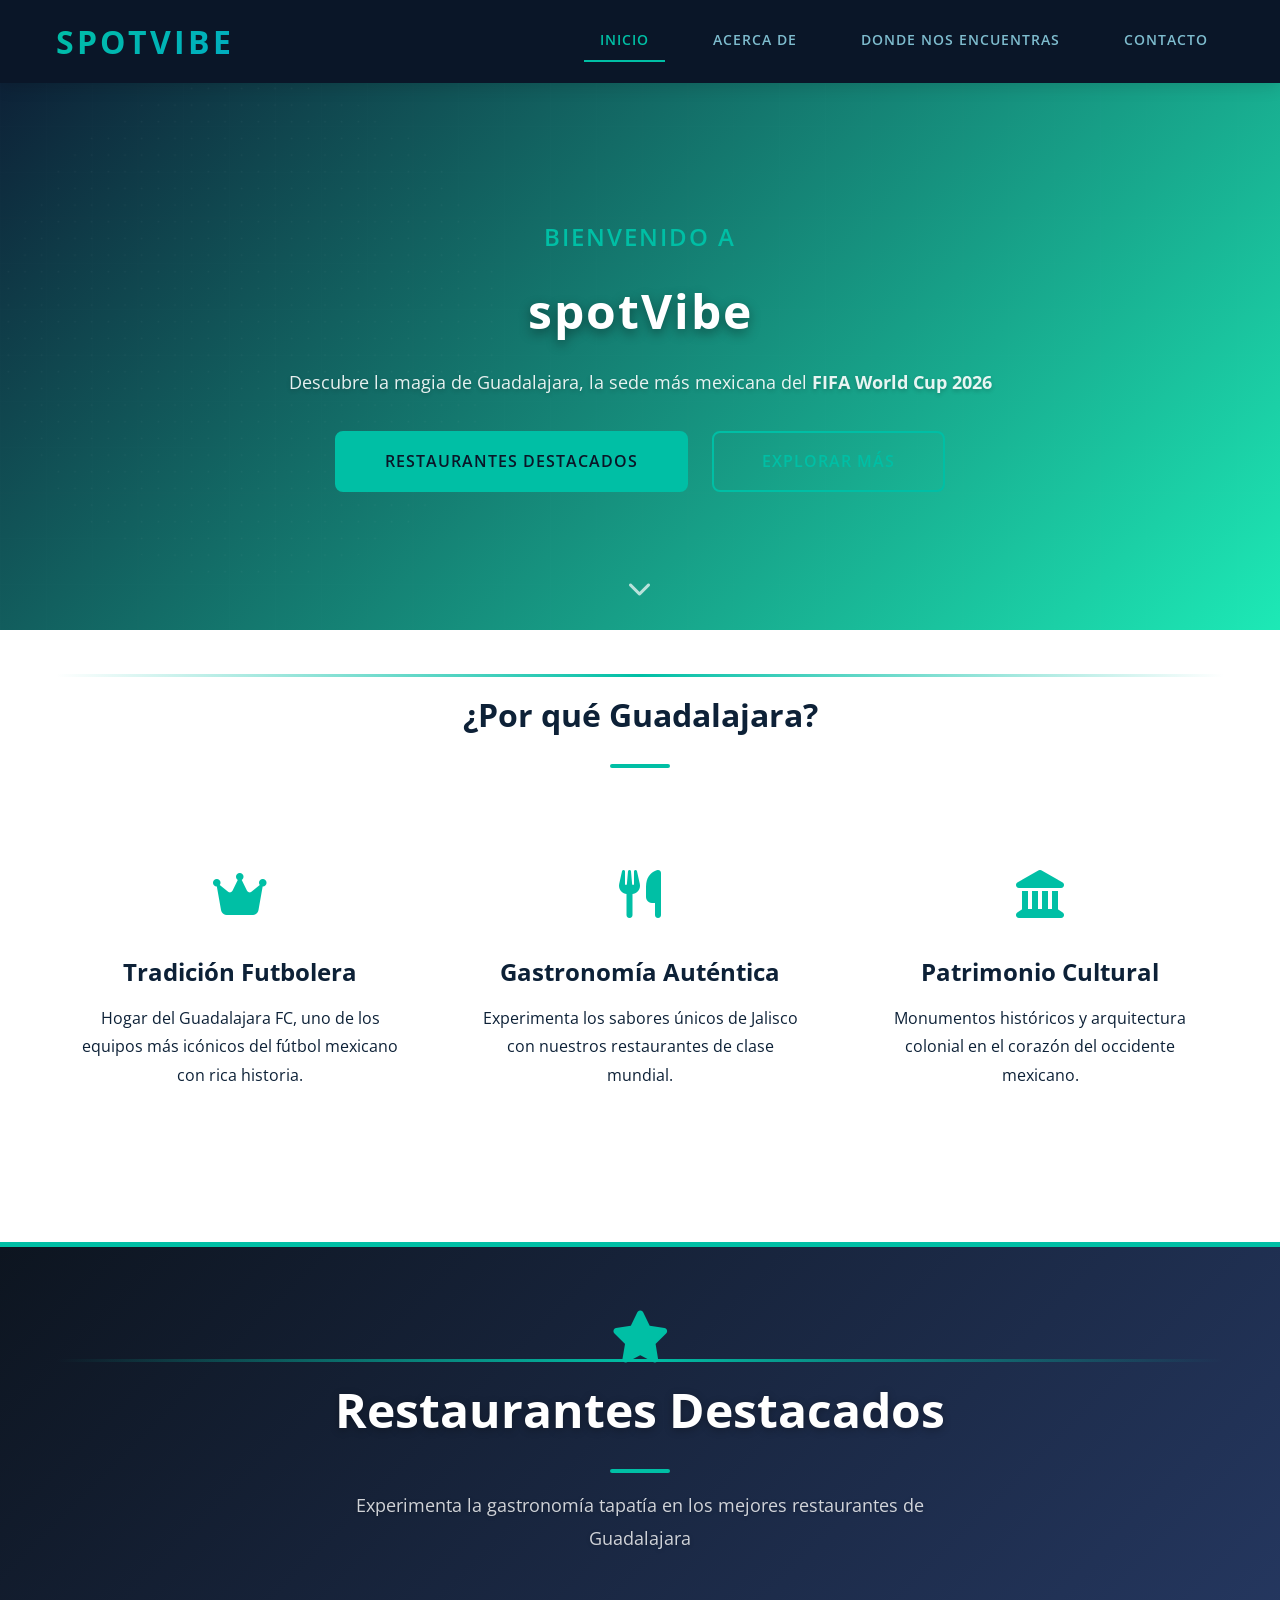
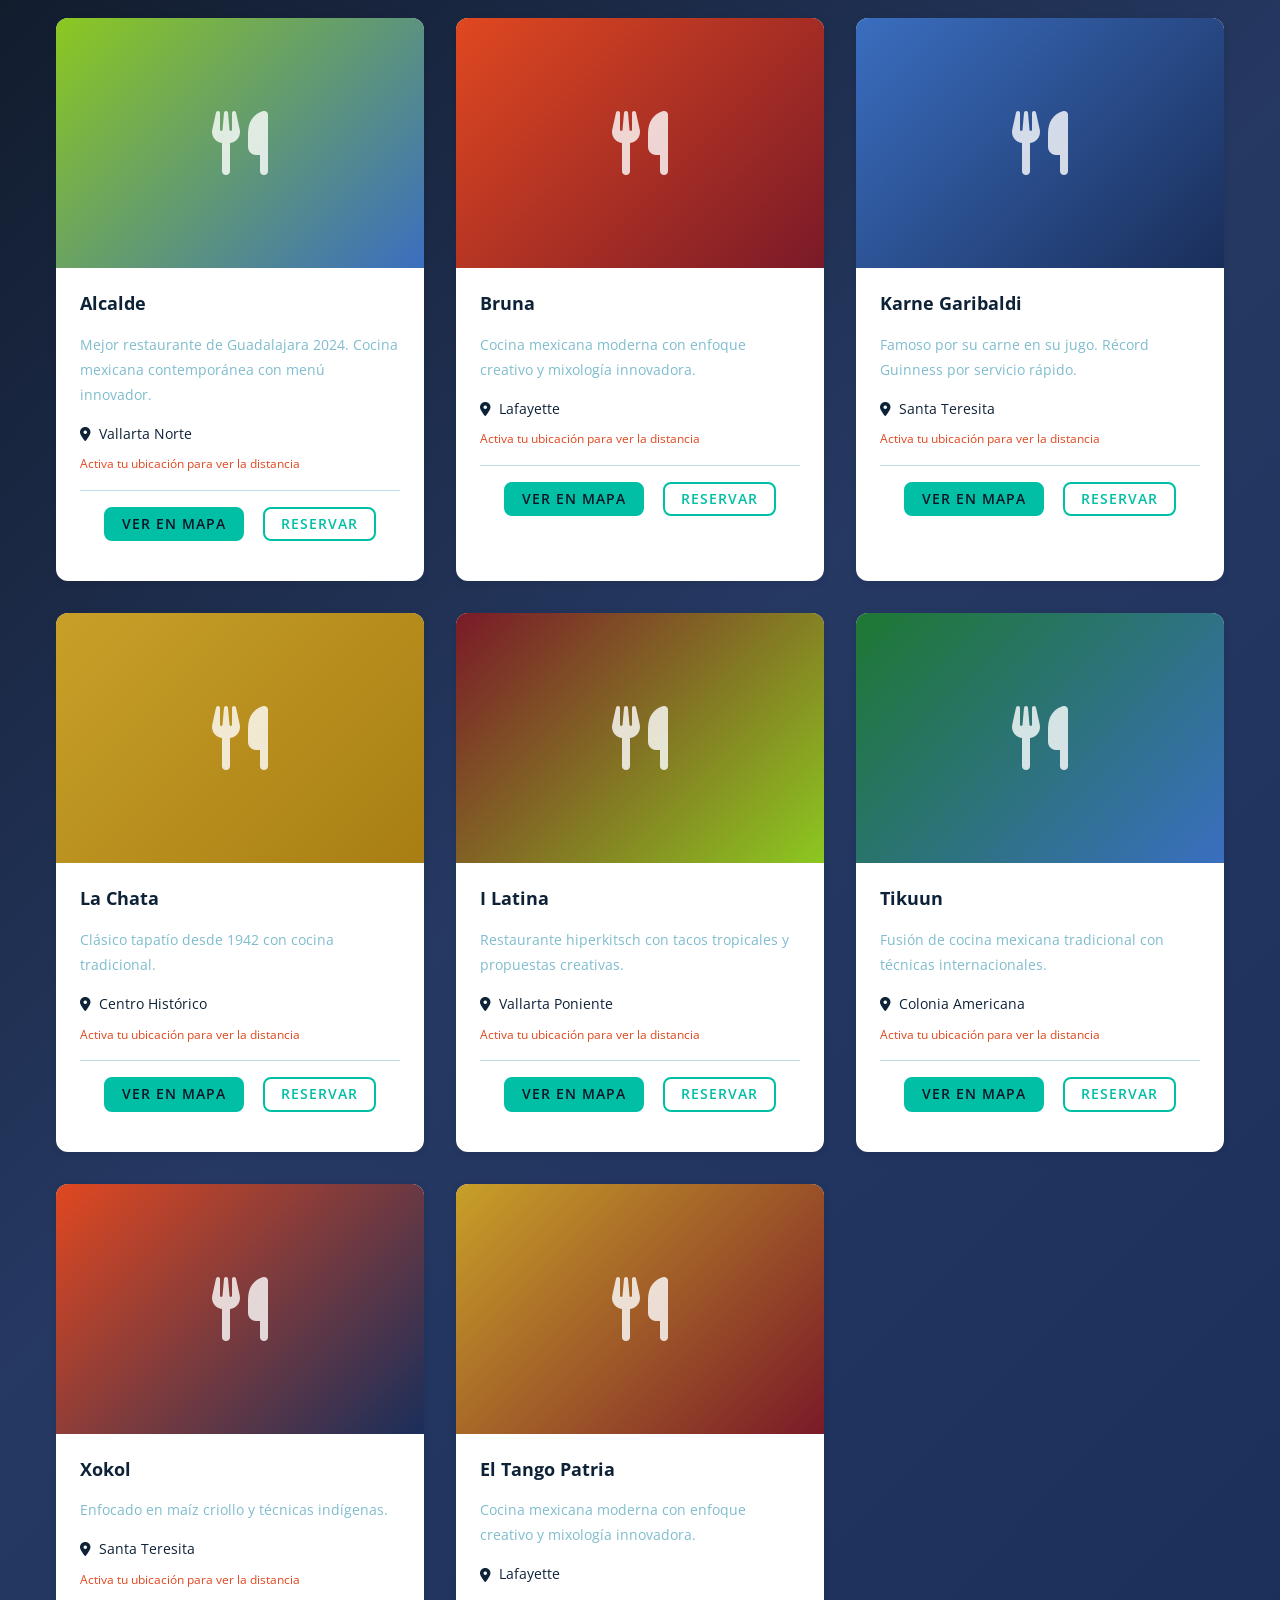
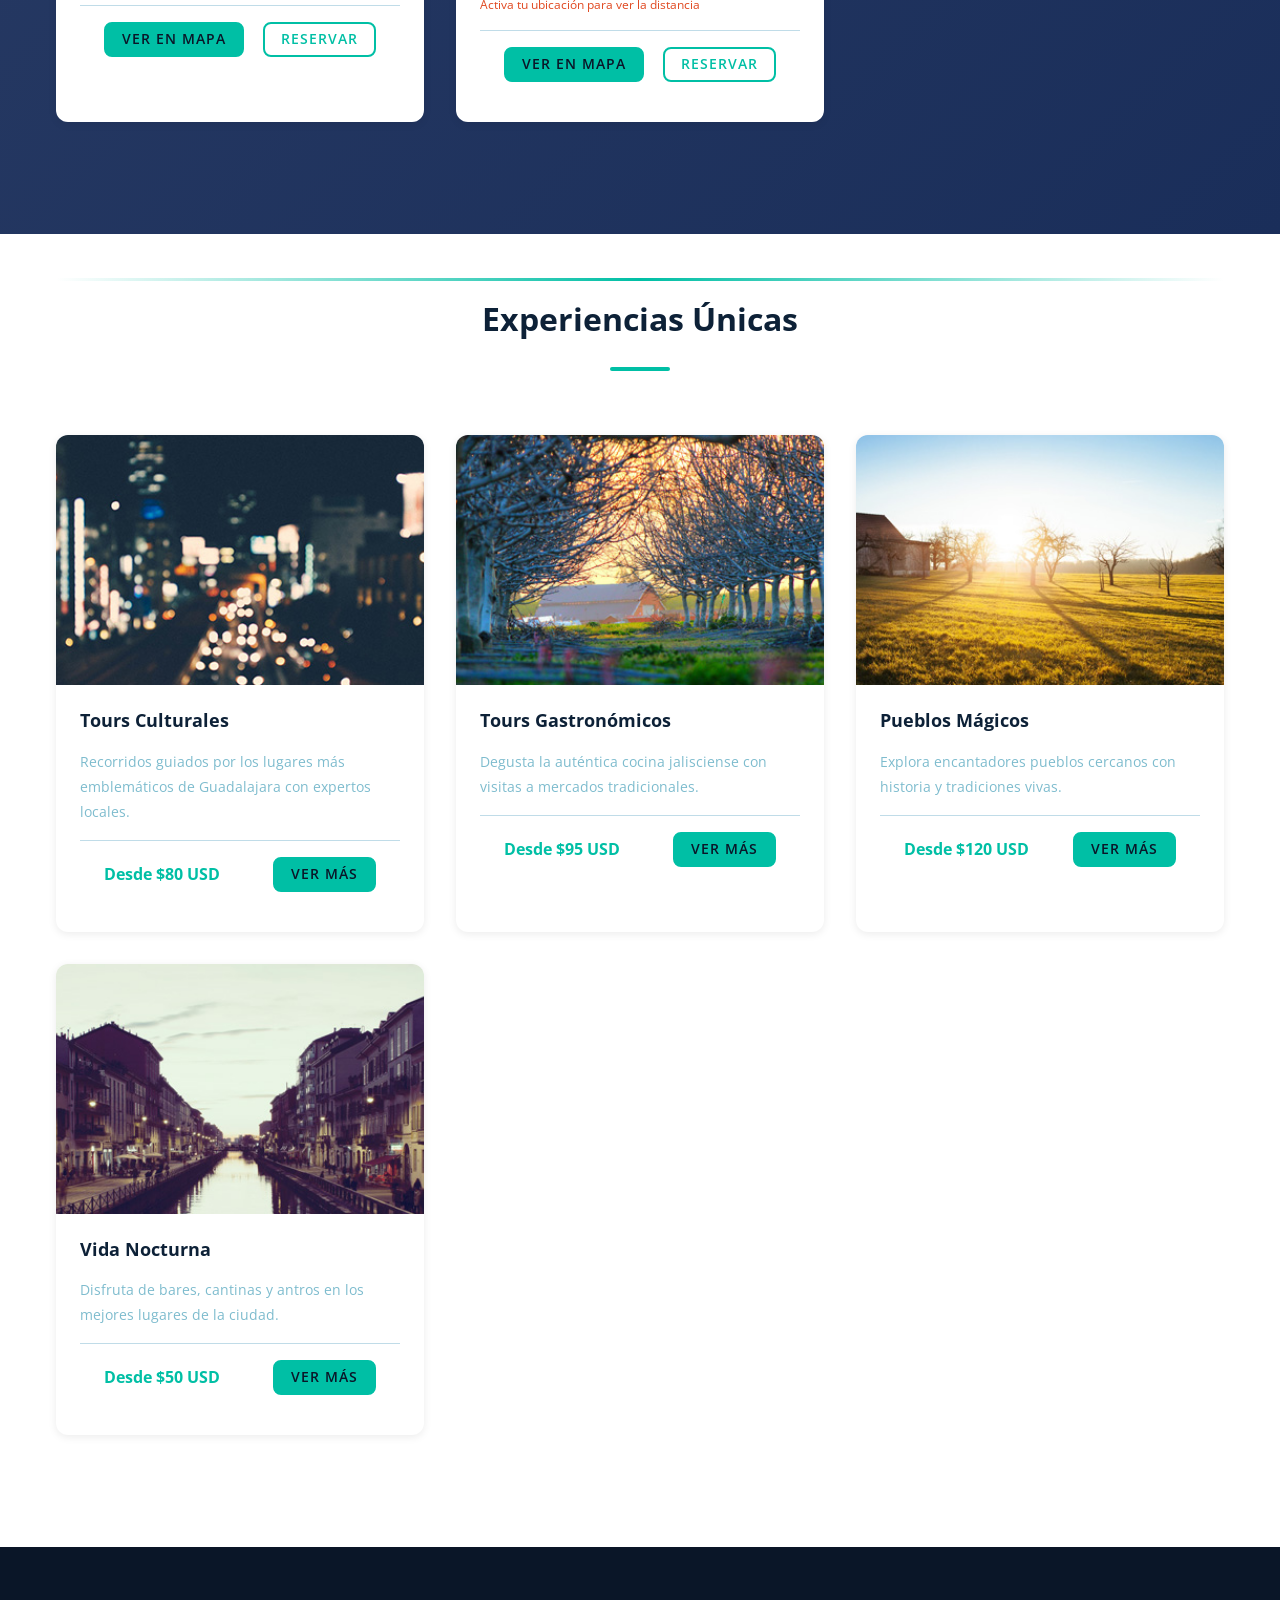
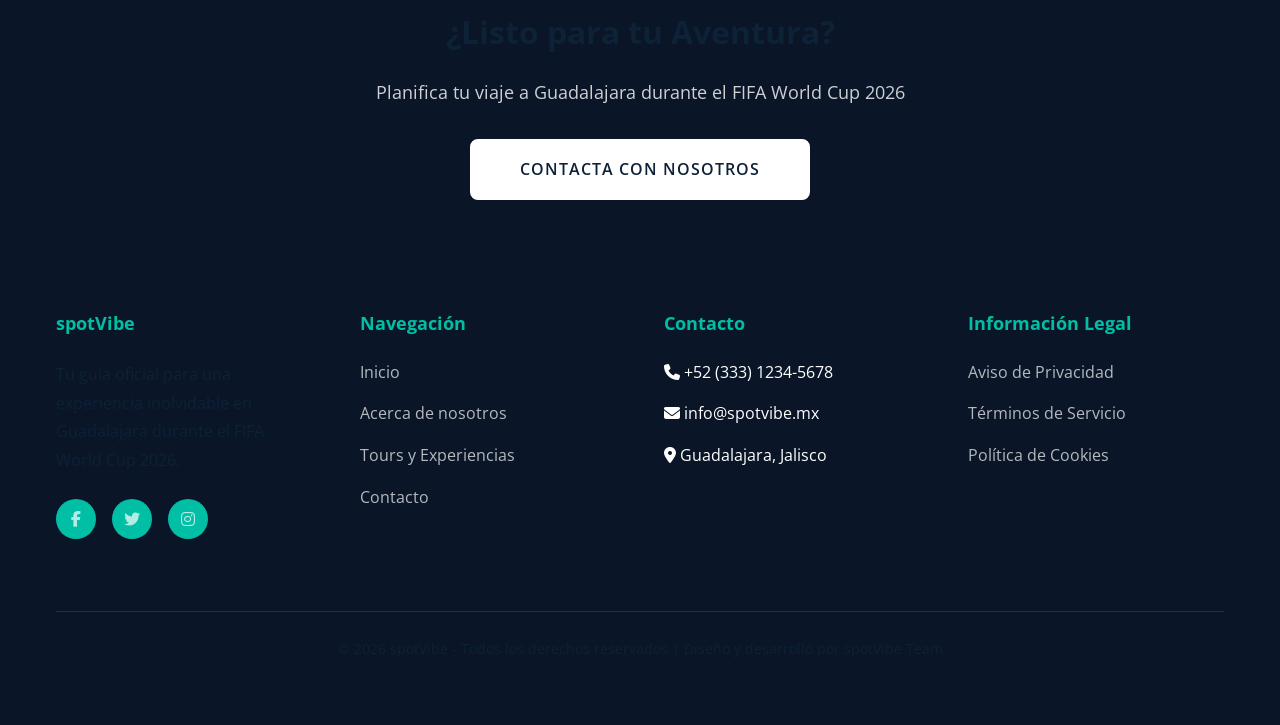
==== commit 67ee0c4e: "cambios" ====
--- a/index.html
+++ b/index.html
@@ -10,72 +10,18 @@
   <link href="https://cdnjs.cloudflare.com/ajax/libs/font-awesome/6.4.0/css/all.min.css" rel="stylesheet">
   <link href="css/style.css" rel="stylesheet">
   <link href="css/animations.css" rel="stylesheet">
-
-  <style>
-    .section-toggle {
-      display: flex;
-      align-items: center;
-      justify-content: center;
-      gap: 6px;
-      margin: 0 auto 32px;
-      background: rgba(255,255,255,0.08);
-      border: 1px solid rgba(255,255,255,0.15);
-      border-radius: 50px;
-      padding: 6px;
-      width: fit-content;
-      flex-wrap: wrap;
-    }
-    .toggle-btn {
-      display: flex;
-      align-items: center;
-      gap: 8px;
-      padding: 10px 20px;
-      border-radius: 40px;
-      border: none;
-      cursor: pointer;
-      font-family: 'Open Sans', sans-serif;
-      font-size: 13px;
-      font-weight: 600;
-      letter-spacing: 0.3px;
-      transition: all 0.25s ease;
-      background: transparent;
-      color: rgba(255,255,255,0.55);
-      white-space: nowrap;
-    }
-    .toggle-btn.active { color: #fff; }
-    .toggle-btn.active.btn-rest  { background: var(--color-primary, #8CC820); box-shadow: 0 4px 14px rgba(140,200,32,0.35); }
-    .toggle-btn.active.btn-mon   { background: #C8A028; box-shadow: 0 4px 14px rgba(200,160,40,0.4); }
-    .toggle-btn.active.btn-zona  { background: #C0392B; box-shadow: 0 4px 14px rgba(192,57,43,0.4); }
-    .toggle-btn:hover:not(.active) { color: rgba(255,255,255,0.9); background: rgba(255,255,255,0.1); }
-
-    /* Zona roja cards */
-    .zona-card { background:#fff; border-radius:12px; overflow:hidden; box-shadow:0 2px 12px rgba(0,0,0,0.08); transition:transform 0.2s ease,box-shadow 0.2s ease; }
-    .zona-card:hover { transform:translateY(-4px); box-shadow:0 8px 28px rgba(0,0,0,0.14); }
-    .zona-card-banner { height:140px; display:flex; align-items:center; justify-content:center; font-size:40px; color:#fff; position:relative; }
-    .zona-card-banner::after { content:''; position:absolute; inset:0; background:linear-gradient(to bottom,transparent 40%,rgba(0,0,0,0.35)); }
-    .zona-nivel-pill { position:absolute; top:12px; right:12px; font-size:11px; font-weight:700; padding:4px 10px; border-radius:20px; letter-spacing:0.5px; z-index:1; }
-    .nivel-alto  { background:#e74c3c; color:#fff; }
-    .nivel-medio { background:#e67e22; color:#fff; }
-    .nivel-bajo  { background:#27ae60; color:#fff; }
-    .zona-card-body { padding:18px 20px 20px; }
-    .zona-card-nombre { font-size:16px; font-weight:700; color:#1a1a1a; margin-bottom:6px; }
-    .zona-card-resumen { font-size:13px; color:#666; line-height:1.55; margin-bottom:10px; }
-    .zona-card-meta { font-size:12px; color:#999; margin-bottom:8px; display:flex; align-items:flex-start; gap:6px; }
-    .zona-card-meta i { margin-top:2px; flex-shrink:0; }
-    .zona-card-consejo { font-size:12px; color:#7f5a12; background:#fef9ec; border-left:3px solid #f0a500; padding:8px 10px; border-radius:0 6px 6px 0; line-height:1.5; margin-bottom:16px; }
-    .zona-card-footer { display:flex; gap:8px; align-items:center; }
-    .zona-distancia { font-size:13px; color:#C0392B; font-weight:600; display:flex; align-items:center; gap:5px; margin-left:auto; }
-
-    /* ocultar grids secundarios */
-    #zonaGrid, #monumentoGrid { display: none; }
-  </style>
 </head>
 <body>
-
+  
+  <!-- HEADER / NAVIGATION -->
   <header class="header">
     <div class="container header-container">
       <a href="index.html" class="logo">spotVibe</a>
-      <button class="mobile-menu-toggle" id="mobileMenuToggle"><i class="fas fa-bars"></i></button>
+      
+      <button class="mobile-menu-toggle" id="mobileMenuToggle">
+        <i class="fas fa-bars"></i>
+      </button>
+      
       <nav class="nav" id="mobileMenu">
         <a href="index.html" class="nav-link active">Inicio</a>
         <a href="about.html" class="nav-link">Acerca de</a>
@@ -85,9 +31,9 @@
     </div>
   </header>
 
+  <!-- HERO BANNER -->
   <section class="hero">
     <div class="hero-content">
-      <div class="hero-logo-badge"><i class="fas fa-globe-americas"></i> spotVibe</div>
       <div class="hero-subtitle">Bienvenido a</div>
       <h1>spotVibe</h1>
       <p>Descubre la magia de Guadalajara, la sede más mexicana del <strong>FIFA World Cup 2026</strong></p>
@@ -96,25 +42,37 @@
         <a href="#highlights" class="btn btn-secondary btn-large">Explorar Más</a>
       </div>
     </div>
-    <div class="scroll-indicator"><i class="fas fa-chevron-down"></i></div>
-  </section>
-
+    <div class="scroll-indicator">
+      <i class="fas fa-chevron-down"></i>
+    </div>
+  </section>
+
+  <!-- HIGHLIGHTS SECTION -->
   <section class="section-light" id="highlights">
     <div class="container">
       <h2 class="section-title">¿Por qué Guadalajara?</h2>
+      
       <div class="feature-grid">
         <div class="feature-item fade-in">
-          <div class="feature-icon"><i class="fas fa-crown"></i></div>
+          <div class="feature-icon">
+            <i class="fas fa-crown"></i>
+          </div>
           <h3>Tradición Futbolera</h3>
           <p>Hogar del Guadalajara FC, uno de los equipos más icónicos del fútbol mexicano con rica historia.</p>
         </div>
+        
         <div class="feature-item fade-in">
-          <div class="feature-icon"><i class="fas fa-utensils"></i></div>
+          <div class="feature-icon">
+            <i class="fas fa-utensils"></i>
+          </div>
           <h3>Gastronomía Auténtica</h3>
           <p>Experimenta los sabores únicos de Jalisco con nuestros restaurantes de clase mundial.</p>
         </div>
+        
         <div class="feature-item fade-in">
-          <div class="feature-icon"><i class="fas fa-landmark"></i></div>
+          <div class="feature-icon">
+            <i class="fas fa-landmark"></i>
+          </div>
           <h3>Patrimonio Cultural</h3>
           <p>Monumentos históricos y arquitectura colonial en el corazón del occidente mexicano.</p>
         </div>
@@ -122,80 +80,90 @@
     </div>
   </section>
 
-  <!-- SECCIÓN PRINCIPAL con 3 vistas -->
+  <!-- FEATURED RESTAURANTS - MAIN SECTION -->
   <section class="section-restaurants" id="restaurants">
     <div class="container">
       <div class="section-header-featured">
-        <div class="section-toggle">
-          <button class="toggle-btn btn-rest active" id="btnToggleRest" onclick="cambiarVista('restaurantes')">
-            <i class="fas fa-utensils"></i> Restaurantes
-          </button>
-          <button class="toggle-btn btn-mon" id="btnToggleMon" onclick="cambiarVista('monumentos')">
-            <i class="fas fa-landmark"></i> Monumentos
-          </button>
-          <button class="toggle-btn btn-zona" id="btnToggleZona" onclick="cambiarVista('zonas')">
-            <i class="fas fa-triangle-exclamation"></i> Zonas de Riesgo
-          </button>
-        </div>
-        <p class="section-subtitle" id="sectionSubtitle">
-          Experimenta la gastronomía tapatía en los mejores restaurantes de Guadalajara
-        </p>
-      </div>
-
-      <div class="restaurant-grid" id="restaurantGrid"></div>
-      <div class="restaurant-grid" id="monumentoGrid"></div>
-      <div class="restaurant-grid" id="zonaGrid"></div>
-    </div>
-  </section>
-
+        <i class="fas fa-star" style="color: var(--color-primary);"></i>
+        <h2 class="section-title">Restaurantes Destacados</h2>
+        <p class="section-subtitle">Experimenta la gastronomía tapatía en los mejores restaurantes de Guadalajara</p>
+      </div>
+      
+      <div class="restaurant-grid" id="restaurantGrid">
+        <!-- Populated by JavaScript -->
+      </div>
+    </div>
+  </section>
+
+  <!-- EXPERIENCE CARDS -->
   <section class="section-light">
     <div class="container">
       <h2 class="section-title">Experiencias Únicas</h2>
+      
       <div class="restaurant-grid">
         <div class="card fade-in">
           <img src="img/tours-03.jpg" alt="Tours Culturales" class="card-image">
           <div class="card-body">
             <h3 class="card-title">Tours Culturales</h3>
             <p class="card-text">Recorridos guiados por los lugares más emblemáticos de Guadalajara con expertos locales.</p>
-            <div class="card-footer"><span class="text-accent font-bold">Desde $80 USD</span><a href="#" class="btn btn-small btn-primary">Ver más</a></div>
-          </div>
-        </div>
+            <div class="card-footer">
+              <span class="text-accent font-bold">Desde $80 USD</span>
+              <a href="#" class="btn btn-small btn-primary">Ver más</a>
+            </div>
+          </div>
+        </div>
+        
         <div class="card fade-in">
           <img src="img/tours-04.jpg" alt="Gastronomía" class="card-image">
           <div class="card-body">
             <h3 class="card-title">Tours Gastronómicos</h3>
             <p class="card-text">Degusta la auténtica cocina jalisciense con visitas a mercados tradicionales.</p>
-            <div class="card-footer"><span class="text-accent font-bold">Desde $95 USD</span><a href="#" class="btn btn-small btn-primary">Ver más</a></div>
-          </div>
-        </div>
+            <div class="card-footer">
+              <span class="text-accent font-bold">Desde $95 USD</span>
+              <a href="#" class="btn btn-small btn-primary">Ver más</a>
+            </div>
+          </div>
+        </div>
+        
         <div class="card fade-in">
           <img src="img/tours-05.jpg" alt="Pueblos Mágicos" class="card-image">
           <div class="card-body">
             <h3 class="card-title">Pueblos Mágicos</h3>
             <p class="card-text">Explora encantadores pueblos cercanos con historia y tradiciones vivas.</p>
-            <div class="card-footer"><span class="text-accent font-bold">Desde $120 USD</span><a href="#" class="btn btn-small btn-primary">Ver más</a></div>
-          </div>
-        </div>
+            <div class="card-footer">
+              <span class="text-accent font-bold">Desde $120 USD</span>
+              <a href="#" class="btn btn-small btn-primary">Ver más</a>
+            </div>
+          </div>
+        </div>
+        
         <div class="card fade-in">
           <img src="img/tours-06.jpg" alt="Vida Nocturna" class="card-image">
           <div class="card-body">
             <h3 class="card-title">Vida Nocturna</h3>
             <p class="card-text">Disfruta de bares, cantinas y antros en los mejores lugares de la ciudad.</p>
-            <div class="card-footer"><span class="text-accent font-bold">Desde $50 USD</span><a href="#" class="btn btn-small btn-primary">Ver más</a></div>
-          </div>
-        </div>
-      </div>
-    </div>
-  </section>
-
+            <div class="card-footer">
+              <span class="text-accent font-bold">Desde $50 USD</span>
+              <a href="#" class="btn btn-small btn-primary">Ver más</a>
+            </div>
+          </div>
+        </div>
+      </div>
+    </div>
+  </section>
+
+  <!-- CTA SECTION -->
   <section class="section-dark">
     <div class="container text-center">
       <h2>¿Listo para tu Aventura?</h2>
-      <p style="color:rgba(255,255,255,0.8);font-size:18px;margin-bottom:30px;">Planifica tu viaje a Guadalajara durante el FIFA World Cup 2026</p>
+      <p style="color: rgba(255,255,255,0.8); font-size: 18px; margin-bottom: 30px;">
+        Planifica tu viaje a Guadalajara durante el FIFA World Cup 2026
+      </p>
       <a href="contact.html" class="btn btn-white btn-large">Contacta con nosotros</a>
     </div>
   </section>
 
+  <!-- FOOTER -->
   <footer class="footer">
     <div class="container">
       <div class="footer-content">
@@ -208,6 +176,7 @@
             <a href="#" class="social-link"><i class="fab fa-instagram"></i></a>
           </div>
         </div>
+        
         <div class="footer-column">
           <h4>Navegación</h4>
           <ul>
@@ -217,6 +186,7 @@
             <li><a href="contact.html">Contacto</a></li>
           </ul>
         </div>
+        
         <div class="footer-column">
           <h4>Contacto</h4>
           <ul>
@@ -225,6 +195,7 @@
             <li><i class="fas fa-map-marker-alt"></i> Guadalajara, Jalisco</li>
           </ul>
         </div>
+        
         <div class="footer-column">
           <h4>Información Legal</h4>
           <ul>
@@ -234,26 +205,95 @@
           </ul>
         </div>
       </div>
+      
       <div class="footer-bottom">
         <p>&copy; 2026 spotVibe - Todos los derechos reservados | Diseño y desarrollo por spotVibe Team</p>
       </div>
     </div>
   </footer>
 
+  <!-- SCRIPTS -->
   <script src="js/restaurantes.js"></script>
-  <script src="js/zonaroja.js"></script>
-  <script src="js/monumentos.js"></script>
-
   <script>
-    // Mobile menu
+    // Mobile menu toggle
     document.getElementById('mobileMenuToggle').addEventListener('click', function() {
       document.getElementById('mobileMenu').classList.toggle('active');
     });
+
+    // Close menu when link is clicked
     document.querySelectorAll('.nav-link').forEach(link => {
-      link.addEventListener('click', () => document.getElementById('mobileMenu').classList.remove('active'));
+      link.addEventListener('click', function() {
+        document.getElementById('mobileMenu').classList.remove('active');
+      });
     });
+
+    // Populate restaurant grid with geolocation and distance calculation
+    function displayRestaurants() {
+      const restaurantGrid = document.getElementById('restaurantGrid');
+      if (!restaurantGrid || typeof restaurantes === 'undefined' || Object.keys(restaurantes).length === 0) {
+        console.warn('Restaurant grid or data not found');
+        return;
+      }
+      
+      // Request user's geolocation
+      navigator.geolocation.getCurrentPosition(
+        (pos) => {
+          const latUsuario = pos.coords.latitude;
+          const lonUsuario = pos.coords.longitude;
+          
+          // Generate restaurant cards with distances
+          generarTarjetasRestaurantes(latUsuario, lonUsuario);
+        },
+        (err) => {
+          // Fallback: show restaurants without distance if geolocation is denied
+          console.warn(`Geolocation error (${err.code}): ${err.message}`);
+          
+          // Show a message to the user
+          const restaurantList = Object.values(restaurantes);
+          const fifaColors = [
+            { primary: '#8CC820', secondary: '#3A6EC0' },
+            { primary: '#E04820', secondary: '#7A1A28' },
+            { primary: '#3A6EC0', secondary: '#1A2E5A' },
+            { primary: '#C8A028', secondary: '#A87E14' },
+            { primary: '#7A1A28', secondary: '#8CC820' },
+            { primary: '#1E7832', secondary: '#3A6EC0' },
+            { primary: '#E04820', secondary: '#1A2E5A' },
+            { primary: '#C8A028', secondary: '#7A1A28' }
+          ];
+          
+          restaurantGrid.innerHTML = restaurantList.map((rest, idx) => {
+            const colorCycle = fifaColors[idx % fifaColors.length];
+            return `
+              <div class="card fade-in">
+                <div class="card-image-placeholder" style="background: linear-gradient(135deg, ${colorCycle.primary}, ${colorCycle.secondary});">
+                  <i class="fas fa-utensils"></i>
+                </div>
+                <div class="card-body">
+                  <h3 class="card-title">${rest.nombre}</h3>
+                  <p class="card-text">${rest.resumen}</p>
+                  <div class="card-location">
+                    <i class="fas fa-map-marker-alt"></i> ${rest.ubicacion}
+                  </div>
+                  <p style="font-size: 12px; color: #E04820; margin-bottom: 15px;">
+                    Activa tu ubicación para ver la distancia
+                  </p>
+                  <div class="card-footer">
+                    <a href="${rest.mapa}" class="btn btn-small btn-primary" target="_blank">Ver en Mapa</a>
+                    <a href="contact.html" class="btn btn-small btn-secondary" target="_blank">Reservar</a>
+                  </div>
+                </div>
+              </div>
+            `;
+          }).join('');
+        }
+      );
+    }
+
+    document.addEventListener('DOMContentLoaded', displayRestaurants);
+
+    // Smooth scroll for anchor links
     document.querySelectorAll('a[href^="#"]').forEach(anchor => {
-      anchor.addEventListener('click', function(e) {
+      anchor.addEventListener('click', function (e) {
         const href = this.getAttribute('href');
         if (href !== '#' && document.querySelector(href)) {
           e.preventDefault();
@@ -261,178 +301,6 @@
         }
       });
     });
-
-    // Estado global de geolocalización
-    let userLat = null;
-    let userLon = null;
-    let zonaGridPopulada = false;
-    let monGridPopulado  = false;
-
-    const subtitulos = {
-      restaurantes: 'Experimenta la gastronomía tapatía en los mejores restaurantes de Guadalajara',
-      monumentos:   'Descubre el patrimonio histórico y cultural más icónico de Guadalajara',
-      zonas:        'Conoce las zonas con mayor incidencia delictiva para visitar Guadalajara con precaución'
-    };
-
-    // ── Cambiar vista ────────────────────────────────────────────
-    function cambiarVista(vista) {
-      const ids = ['restaurantGrid', 'monumentoGrid', 'zonaGrid'];
-      const btnIds = { restaurantes:'btnToggleRest', monumentos:'btnToggleMon', zonas:'btnToggleZona' };
-      const gridIds = { restaurantes:'restaurantGrid', monumentos:'monumentoGrid', zonas:'zonaGrid' };
-
-      // Ocultar todos
-      ids.forEach(id => document.getElementById(id).style.display = 'none');
-      Object.values(btnIds).forEach(id => document.getElementById(id).classList.remove('active'));
-
-      // Mostrar el activo
-      document.getElementById(gridIds[vista]).style.display = 'grid';
-      document.getElementById(btnIds[vista]).classList.add('active');
-      document.getElementById('sectionSubtitle').textContent = subtitulos[vista];
-
-      // Generar contenido si es primera vez
-      if (vista === 'monumentos' && !monGridPopulado) {
-        userLat !== null
-          ? generarTarjetasMonumentos(userLat, userLon)
-          : generarTarjetasMonumentosSinUbicacion();
-        monGridPopulado = true;
-      }
-      if (vista === 'zonas' && !zonaGridPopulada) {
-        userLat !== null
-          ? generarTarjetasZonas(userLat, userLon)
-          : generarTarjetasZonasSinUbicacion();
-        zonaGridPopulada = true;
-      }
-    }
-
-    // ── Restaurantes ─────────────────────────────────────────────
-    function displayRestaurants() {
-      const grid = document.getElementById('restaurantGrid');
-      if (!grid || typeof restaurantes === 'undefined') return;
-
-      const fifaColors = [
-        {primary:'#8CC820',secondary:'#3A6EC0'},{primary:'#E04820',secondary:'#7A1A28'},
-        {primary:'#3A6EC0',secondary:'#1A2E5A'},{primary:'#C8A028',secondary:'#A87E14'},
-        {primary:'#7A1A28',secondary:'#8CC820'},{primary:'#1E7832',secondary:'#3A6EC0'},
-        {primary:'#E04820',secondary:'#1A2E5A'},{primary:'#C8A028',secondary:'#7A1A28'}
-      ];
-
-      navigator.geolocation.getCurrentPosition(
-        (pos) => {
-          userLat = pos.coords.latitude;
-          userLon = pos.coords.longitude;
-          generarTarjetasRestaurantes(userLat, userLon);
-        },
-        (err) => {
-          console.warn(`Geolocation error (${err.code}): ${err.message}`);
-          grid.innerHTML = Object.values(restaurantes).map((rest, idx) => {
-            const c = fifaColors[idx % fifaColors.length];
-            return `
-              <div class="card fade-in">
-                <div class="card-image-placeholder" style="background:linear-gradient(135deg,${c.primary},${c.secondary});"><i class="fas fa-utensils"></i></div>
-                <div class="card-body">
-                  <h3 class="card-title">${rest.nombre}</h3>
-                  <p class="card-text">${rest.resumen}</p>
-                  <div class="card-location"><i class="fas fa-map-marker-alt"></i> ${rest.ubicacion}</div>
-                  <p style="font-size:12px;color:#E04820;margin-bottom:15px;">Activa tu ubicación para ver la distancia</p>
-                  <div class="card-footer">
-                    <a href="${rest.mapa}" class="btn btn-small btn-primary" target="_blank">Ver en Mapa</a>
-                    <a href="contact.html" class="btn btn-small btn-secondary">Reservar</a>
-                  </div>
-                </div>
-              </div>`;
-          }).join('');
-        }
-      );
-    }
-
-    // ── Zonas rojas ──────────────────────────────────────────────
-    const zonasRojasData = {
-      mercado_libertad: {
-        nombre:"Mercado Libertad", resumen:"Alta incidencia de carteristas y robos a turistas distraídos.",
-        ubicacion:"Centro Histórico, Guadalajara", nivelRiesgo:"ALTO",
-        consejo:"Ve en grupo, no saques el celular y usa bolsas cruzadas al frente.",
-        mapa:"https://www.google.com/maps/search/?api=1&query=Mercado+Libertad+Guadalajara",
-        latitud:20.6698, longitud:-103.3388, colorPrimary:'#922B21', colorSecondary:'#641E16'
-      },
-      centro_nocturno: {
-        nombre:"Centro Histórico (Nocturno)", resumen:"Seguro de día; de noche aumentan robos en callejones poco iluminados.",
-        ubicacion:"Centro Histórico, Guadalajara", nivelRiesgo:"MEDIO",
-        consejo:"Regresa al hotel antes de las 10 pm o usa transporte de app.",
-        mapa:"https://www.google.com/maps/search/?api=1&query=Centro+Historico+Guadalajara",
-        latitud:20.6737, longitud:-103.3440, colorPrimary:'#935116', colorSecondary:'#6E2C00'
-      },
-      periferica_norte: {
-        nombre:"Periférica Norte / Zapopan Norte", resumen:"Alta incidencia de robo de vehículos y asaltos en cruceros.",
-        ubicacion:"Zapopan Norte, Jalisco", nivelRiesgo:"ALTO",
-        consejo:"Evita estacionar en la vía pública. No pares en cruceros oscuros.",
-        mapa:"https://www.google.com/maps/search/?api=1&query=Periferico+Norte+Zapopan",
-        latitud:20.7410, longitud:-103.4012, colorPrimary:'#78281F', colorSecondary:'#4A235A'
-      },
-      tlaquepaque_periferia: {
-        nombre:"Tlaquepaque (Periferia)", resumen:"El centro artesanal es seguro; sus colonias periféricas reportan robos.",
-        ubicacion:"San Pedro Tlaquepaque, Jalisco", nivelRiesgo:"MEDIO",
-        consejo:"Quédate en la zona turística central y evita callejones poco transitados.",
-        mapa:"https://www.google.com/maps/search/?api=1&query=Tlaquepaque+periferia+Jalisco",
-        latitud:20.6424, longitud:-103.3122, colorPrimary:'#7D6608', colorSecondary:'#4D4511'
-      },
-      santa_cecilia: {
-        nombre:"Santa Cecilia", resumen:"Reportes frecuentes de pandillerismo y robos a peatones.",
-        ubicacion:"Guadalajara Norte", nivelRiesgo:"ALTO",
-        consejo:"No es zona turística. Si llegas por error, pide un taxi de app de inmediato.",
-        mapa:"https://www.google.com/maps/search/?api=1&query=Santa+Cecilia+Guadalajara",
-        latitud:20.7053, longitud:-103.3538, colorPrimary:'#512E5F', colorSecondary:'#922B21'
-      }
-    };
-
-    function _zonaCard(zona, distanciaHTML) {
-      const nivelClass = zona.nivelRiesgo==='ALTO'?'nivel-alto':zona.nivelRiesgo==='MEDIO'?'nivel-medio':'nivel-bajo';
-      const iconos = ['fa-triangle-exclamation','fa-shield-halved','fa-circle-exclamation','fa-skull-crossbones','fa-eye-slash'];
-      const idx = Object.keys(zonasRojasData).indexOf(zona.id ?? '');
-      const icono = iconos[Math.max(idx,0) % iconos.length];
-      return `
-        <div class="zona-card fade-in">
-          <div class="zona-card-banner" style="background:linear-gradient(135deg,${zona.colorPrimary},${zona.colorSecondary});">
-            <i class="fas ${icono}" style="font-size:40px;position:relative;z-index:1;"></i>
-            <span class="zona-nivel-pill ${nivelClass}">${zona.nivelRiesgo}</span>
-          </div>
-          <div class="zona-card-body">
-            <h3 class="zona-card-nombre">${zona.nombre}</h3>
-            <p class="zona-card-resumen">${zona.resumen}</p>
-            <div class="zona-card-meta"><i class="fas fa-map-marker-alt" style="color:#c0392b;"></i><span>${zona.ubicacion}</span></div>
-            <div class="zona-card-consejo"><i class="fas fa-lightbulb"></i> ${zona.consejo}</div>
-            <div class="zona-card-footer">
-              <a href="${zona.mapa}" class="btn btn-small btn-primary" target="_blank"><i class="fas fa-map"></i> Ver en mapa</a>
-              ${distanciaHTML}
-            </div>
-          </div>
-        </div>`;
-    }
-
-    function generarTarjetasZonas(latUsuario, lonUsuario) {
-      const lista = Object.entries(zonasRojasData).map(([id, z]) => {
-        const dist = calcularDistancia(latUsuario, lonUsuario, z.latitud, z.longitud);
-        return { id, ...z, distancia: dist };
-      }).sort((a,b) => a.distancia - b.distancia);
-
-      const UMBRAL_KM = 2.0;
-      const cercanas = lista.filter(z => z.distancia <= UMBRAL_KM);
-      if (cercanas.length > 0) {
-        const detalles = cercanas.map(z => `⚠️ ${z.nombre} (${z.nivelRiesgo}) — ${z.distancia.toFixed(2)} km\n   ${z.consejo}`).join('\n\n');
-        alert(`🚨 ALERTA DE SEGURIDAD 🚨\n\nEstás cerca de ${cercanas.length > 1 ? 'zonas con riesgo' : 'una zona con riesgo'}:\n\n${detalles}\n\nMantente alerta y disfruta Guadalajara con precaución. 🙏`);
-      }
-
-      document.getElementById('zonaGrid').innerHTML = lista.map(zona =>
-        _zonaCard(zona, `<span class="zona-distancia"><i class="fas fa-location-arrow"></i> ${zona.distancia.toFixed(2)} km</span>`)
-      ).join('');
-    }
-
-    function generarTarjetasZonasSinUbicacion() {
-      document.getElementById('zonaGrid').innerHTML = Object.entries(zonasRojasData).map(([id, zona]) =>
-        _zonaCard({id,...zona}, `<span style="font-size:12px;color:#e04820;margin-left:auto;">Activa ubicación para ver distancia</span>`)
-      ).join('');
-    }
-
-    document.addEventListener('DOMContentLoaded', displayRestaurants);
   </script>
 </body>
 </html>
--- a/css/style.css
+++ b/css/style.css
@@ -19,19 +19,19 @@
    ============================================ */
 
 :root {
-  /* Colors - FIFA World Cup 2026 Official Palette */
-  --color-primary: #C8A028;      /* Gold - Trophy */
-  --color-primary-dark: #A87E14;  /* Gold Darker */
-  --color-secondary: #1A2E5A;     /* Navy - Dark */
-  --color-secondary-light: #3A6EC0; /* Blue - Royal */
-  --color-accent: #7A1A28;        /* Maroon - Red Wine */
-  --color-success: #8CC820;       /* Lime - Green */
-  --color-warning: #E04820;       /* Orange - Warning */
-  --color-gray-dark: #0D1520;     /* Dark - Background */
-  --color-gray-light: #EEEAE2;    /* Light Gray */
-  --color-gray-medium: #B1B1B1;   /* Medium Gray */
-  --color-white: #FFFFFF;         /* White */
-  --color-border: #E4E4E4;        /* Border Gray */
+  /* Colors - Teal / Navy Palette */
+  --color-primary:        #00BFA5;  /* Teal Bright */
+  --color-primary-dark:   #009688;  /* Teal Medium */
+  --color-secondary:      #0D2137;  /* Navy Mid */
+  --color-secondary-light:#1B3A5C;  /* Navy Blue */
+  --color-accent:         #1DE9B6;  /* Mint Vivid */
+  --color-success:        #1DE9B6;  /* Mint / éxito */
+  --color-warning:        #00ACC1;  /* Cyan Warning */
+  --color-gray-dark:      #0A1628;  /* Navy Deep fondo */
+  --color-gray-light:     #E8F4FA;  /* Ice Blue Light */
+  --color-gray-medium:    #7EBCCE;  /* Sky Blue */
+  --color-white:          #FFFFFF;  /* White */
+  --color-border:         #C0DCE8;  /* Border Blue */
   
   /* Typography */
   --font-family: 'Open Sans', -apple-system, BlinkMacSystemFont, 'Segoe UI', sans-serif;
@@ -258,7 +258,7 @@
 }
 
 .logo::before {
-  content: '♪';
+  /* content: '♪'; */
   font-size: var(--font-size-xl);
   background: linear-gradient(135deg, var(--color-primary), var(--color-warning));
   -webkit-background-clip: text;
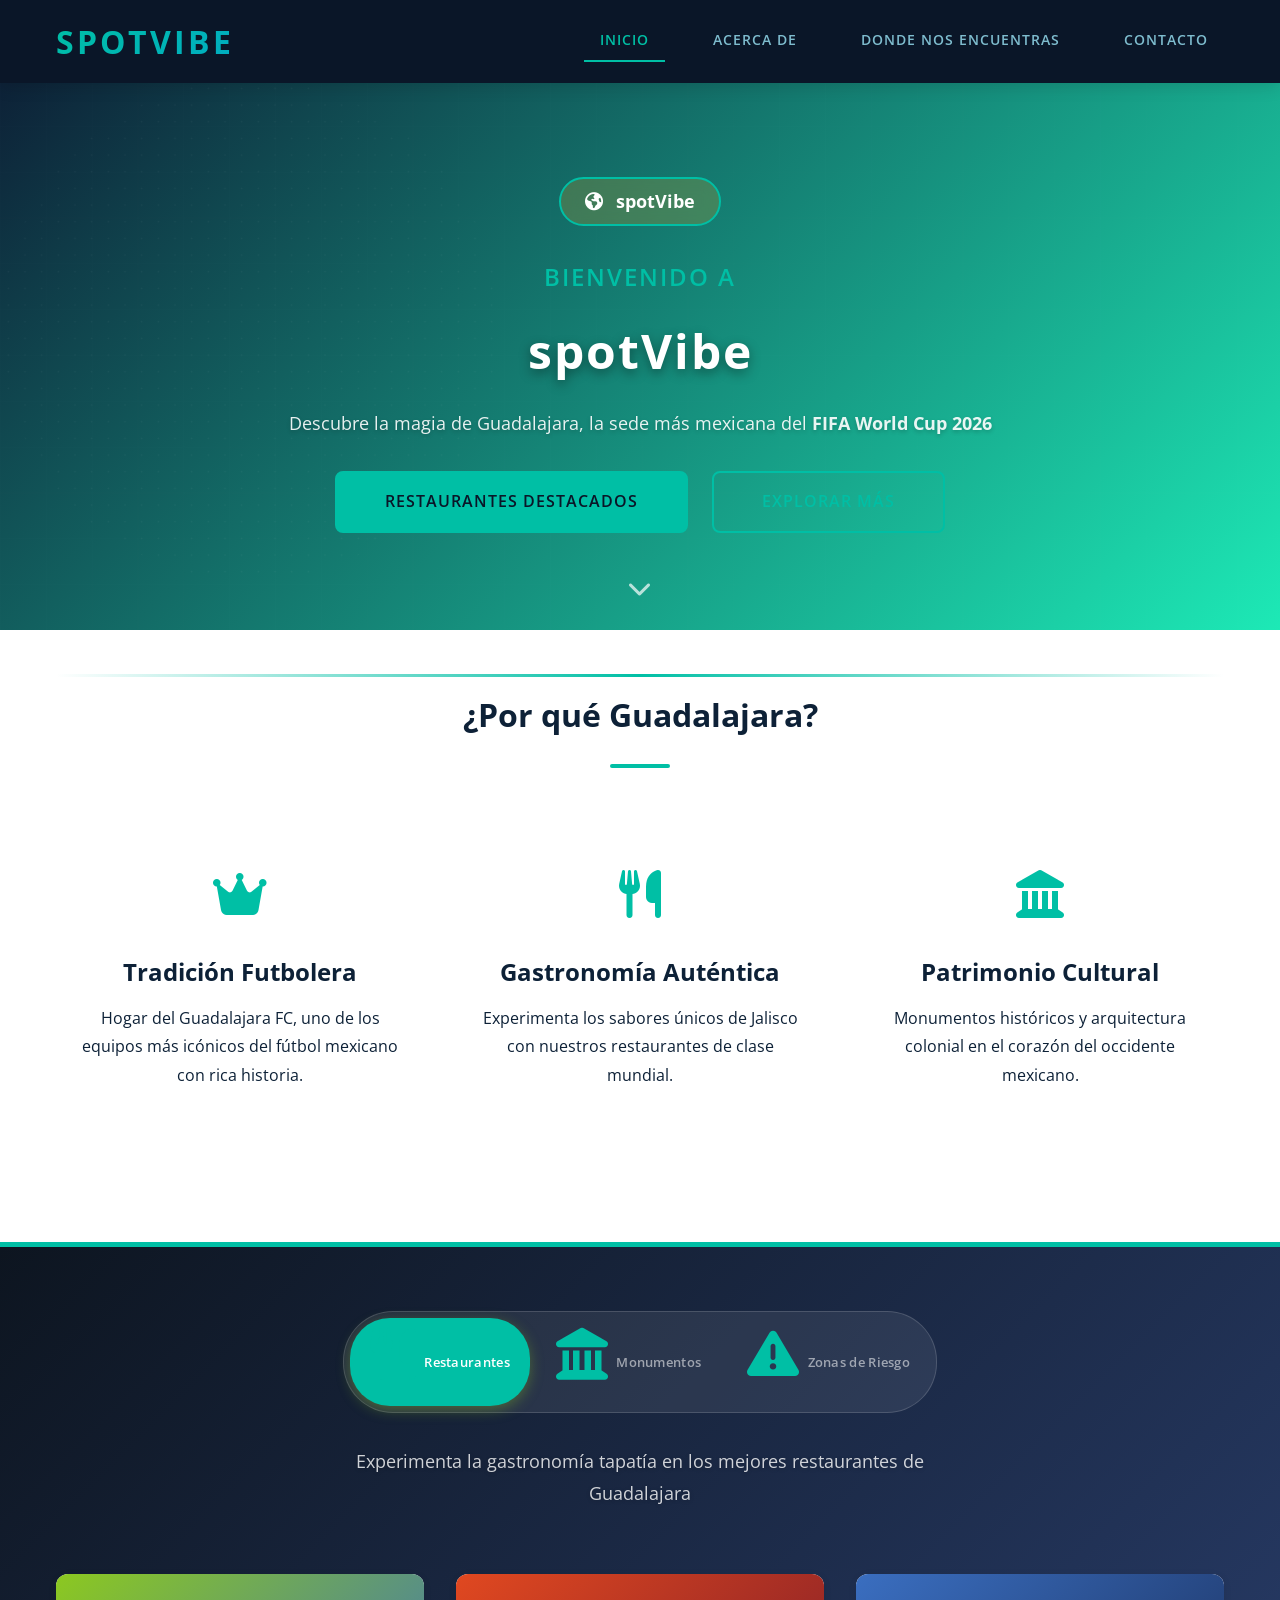
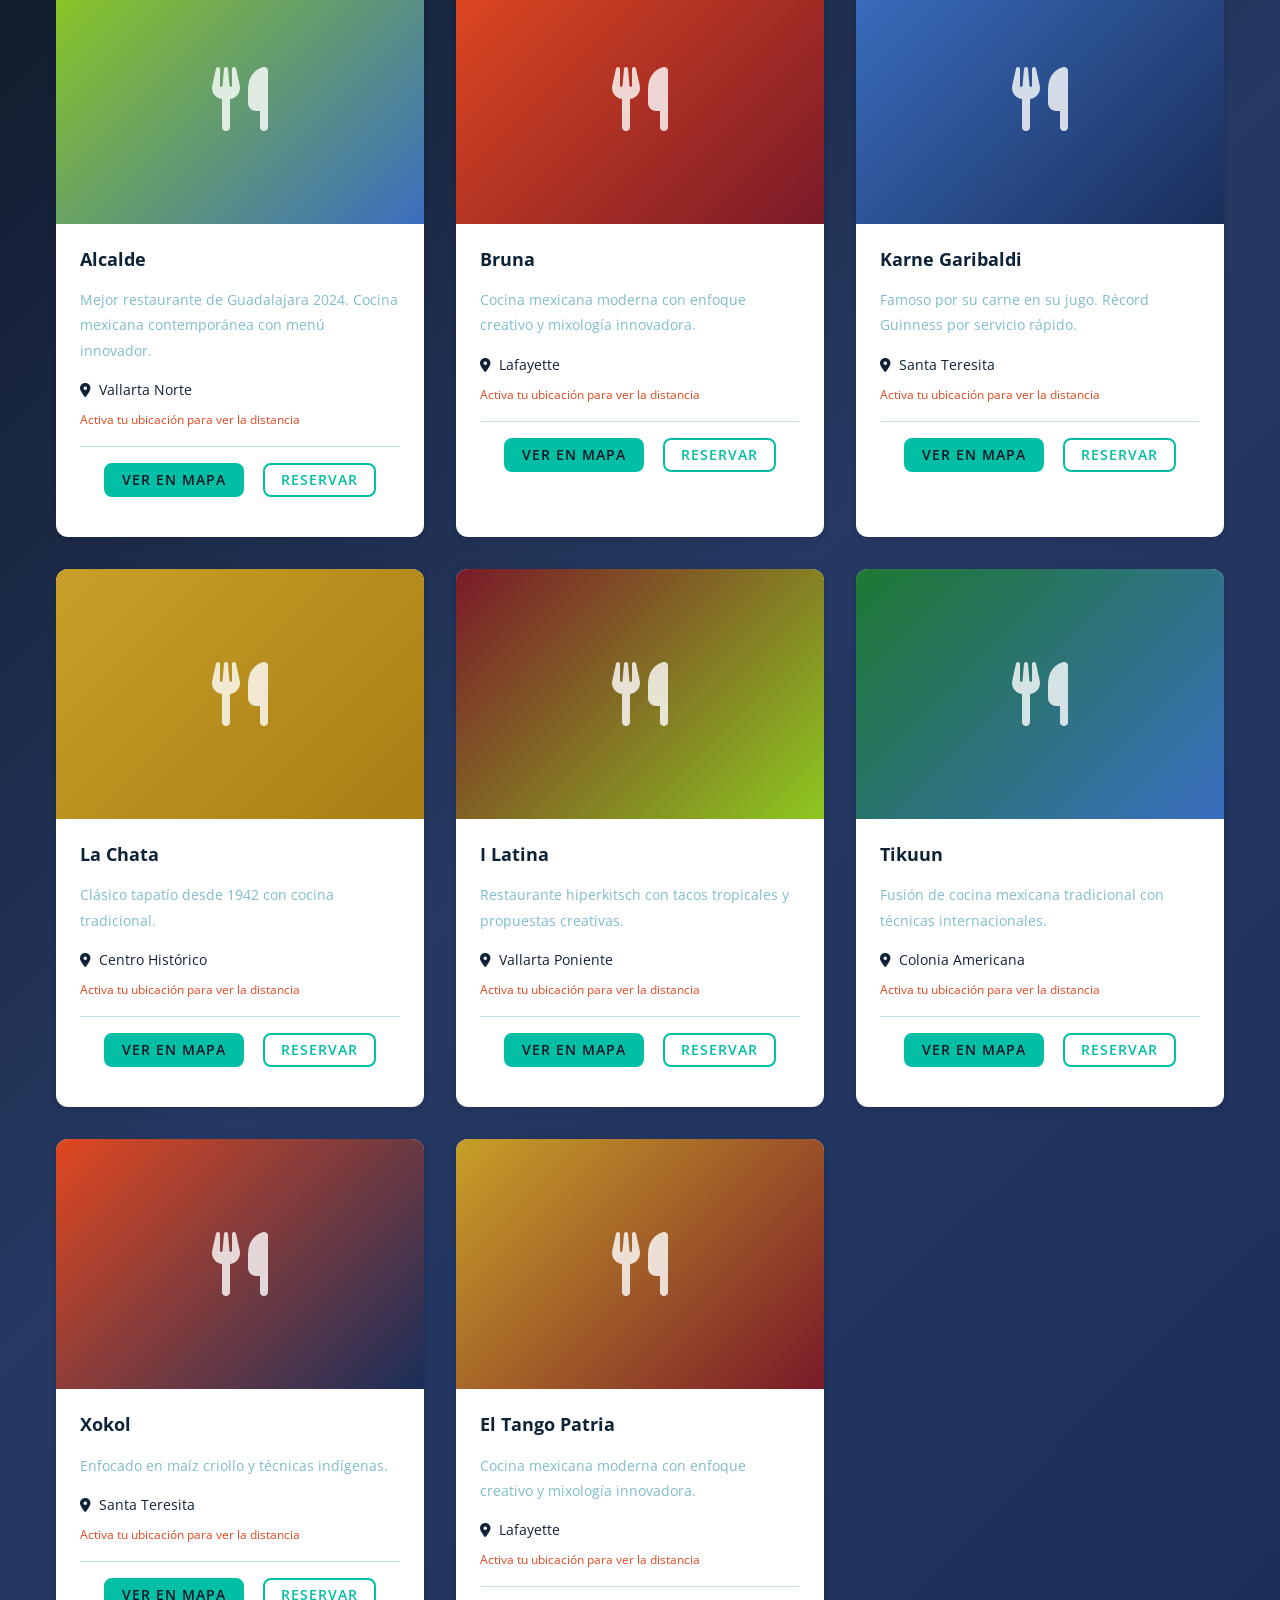
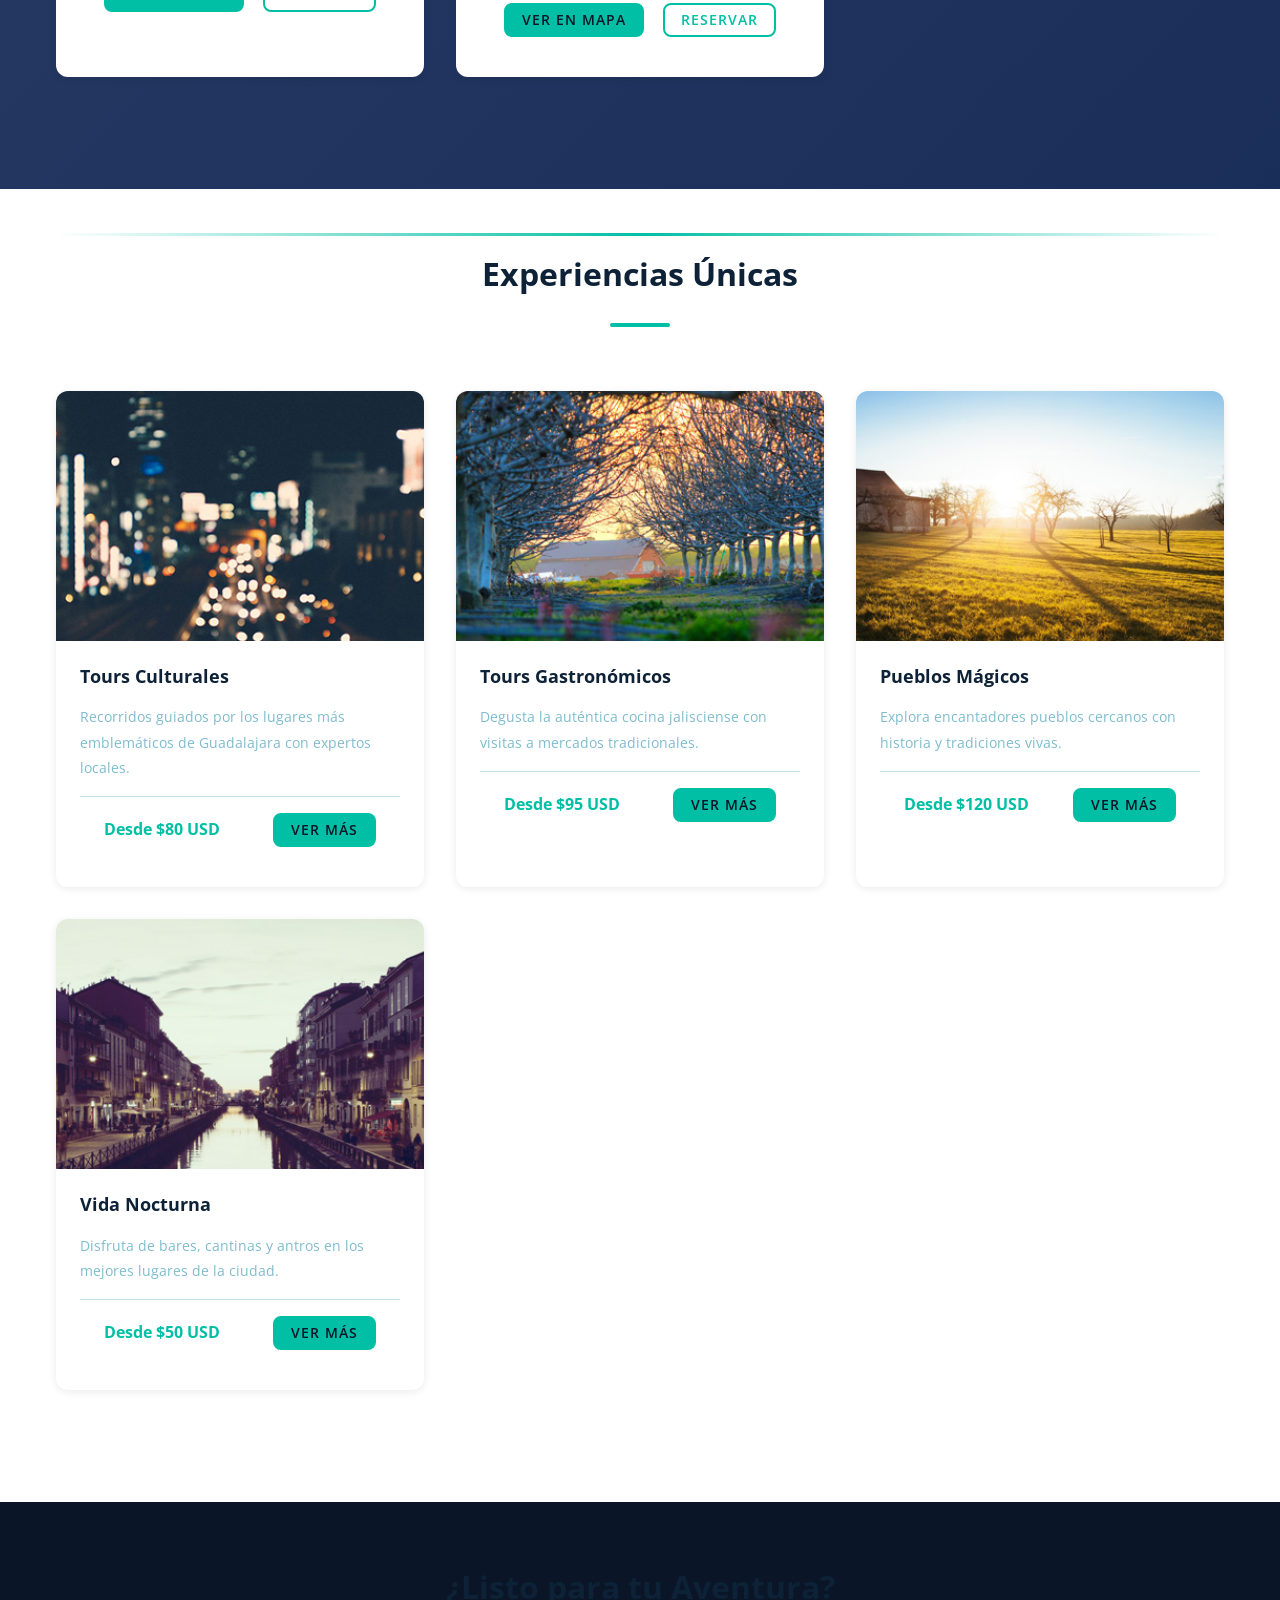
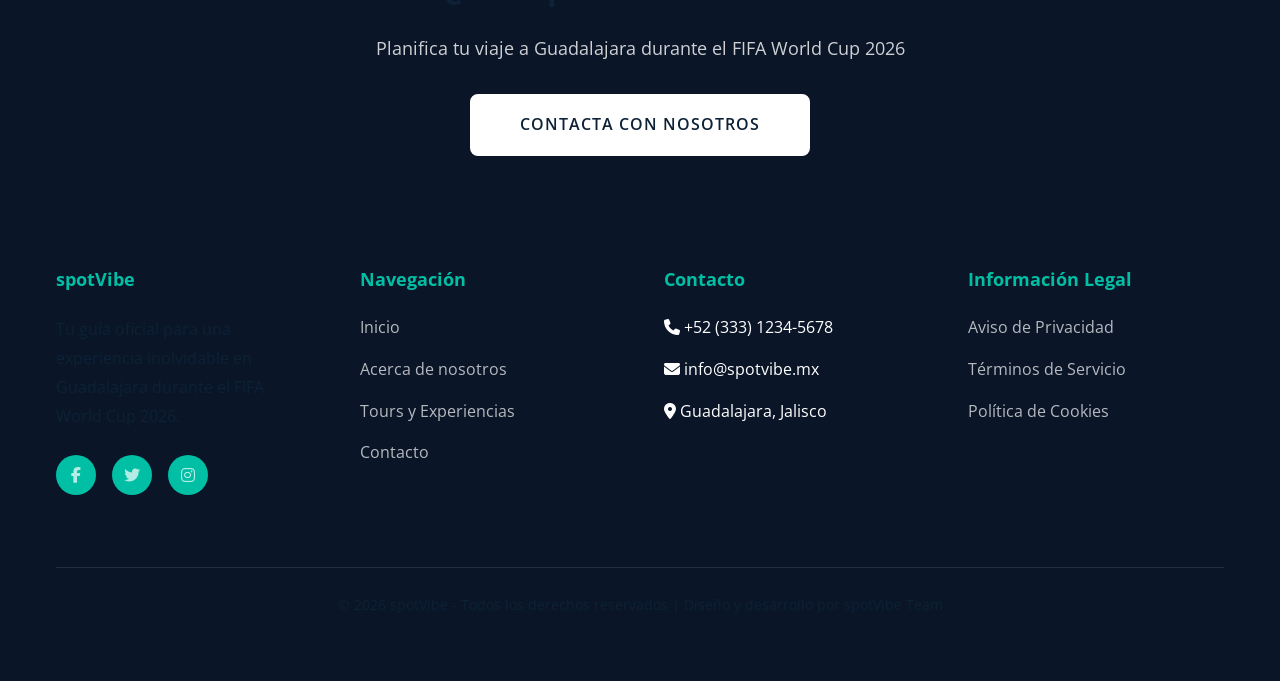
==== commit 3b5aa24b: "Merge branch 'zledt' of https://github.com/whoisJozz/spotVibe into zledt" ====
--- a/index.html
+++ b/index.html
@@ -10,18 +10,72 @@
   <link href="https://cdnjs.cloudflare.com/ajax/libs/font-awesome/6.4.0/css/all.min.css" rel="stylesheet">
   <link href="css/style.css" rel="stylesheet">
   <link href="css/animations.css" rel="stylesheet">
+
+  <style>
+    .section-toggle {
+      display: flex;
+      align-items: center;
+      justify-content: center;
+      gap: 6px;
+      margin: 0 auto 32px;
+      background: rgba(255,255,255,0.08);
+      border: 1px solid rgba(255,255,255,0.15);
+      border-radius: 50px;
+      padding: 6px;
+      width: fit-content;
+      flex-wrap: wrap;
+    }
+    .toggle-btn {
+      display: flex;
+      align-items: center;
+      gap: 8px;
+      padding: 10px 20px;
+      border-radius: 40px;
+      border: none;
+      cursor: pointer;
+      font-family: 'Open Sans', sans-serif;
+      font-size: 13px;
+      font-weight: 600;
+      letter-spacing: 0.3px;
+      transition: all 0.25s ease;
+      background: transparent;
+      color: rgba(255,255,255,0.55);
+      white-space: nowrap;
+    }
+    .toggle-btn.active { color: #fff; }
+    .toggle-btn.active.btn-rest  { background: var(--color-primary, #8CC820); box-shadow: 0 4px 14px rgba(140,200,32,0.35); }
+    .toggle-btn.active.btn-mon   { background: #C8A028; box-shadow: 0 4px 14px rgba(200,160,40,0.4); }
+    .toggle-btn.active.btn-zona  { background: #C0392B; box-shadow: 0 4px 14px rgba(192,57,43,0.4); }
+    .toggle-btn:hover:not(.active) { color: rgba(255,255,255,0.9); background: rgba(255,255,255,0.1); }
+
+    /* Zona roja cards */
+    .zona-card { background:#fff; border-radius:12px; overflow:hidden; box-shadow:0 2px 12px rgba(0,0,0,0.08); transition:transform 0.2s ease,box-shadow 0.2s ease; }
+    .zona-card:hover { transform:translateY(-4px); box-shadow:0 8px 28px rgba(0,0,0,0.14); }
+    .zona-card-banner { height:140px; display:flex; align-items:center; justify-content:center; font-size:40px; color:#fff; position:relative; }
+    .zona-card-banner::after { content:''; position:absolute; inset:0; background:linear-gradient(to bottom,transparent 40%,rgba(0,0,0,0.35)); }
+    .zona-nivel-pill { position:absolute; top:12px; right:12px; font-size:11px; font-weight:700; padding:4px 10px; border-radius:20px; letter-spacing:0.5px; z-index:1; }
+    .nivel-alto  { background:#e74c3c; color:#fff; }
+    .nivel-medio { background:#e67e22; color:#fff; }
+    .nivel-bajo  { background:#27ae60; color:#fff; }
+    .zona-card-body { padding:18px 20px 20px; }
+    .zona-card-nombre { font-size:16px; font-weight:700; color:#1a1a1a; margin-bottom:6px; }
+    .zona-card-resumen { font-size:13px; color:#666; line-height:1.55; margin-bottom:10px; }
+    .zona-card-meta { font-size:12px; color:#999; margin-bottom:8px; display:flex; align-items:flex-start; gap:6px; }
+    .zona-card-meta i { margin-top:2px; flex-shrink:0; }
+    .zona-card-consejo { font-size:12px; color:#7f5a12; background:#fef9ec; border-left:3px solid #f0a500; padding:8px 10px; border-radius:0 6px 6px 0; line-height:1.5; margin-bottom:16px; }
+    .zona-card-footer { display:flex; gap:8px; align-items:center; }
+    .zona-distancia { font-size:13px; color:#C0392B; font-weight:600; display:flex; align-items:center; gap:5px; margin-left:auto; }
+
+    /* ocultar grids secundarios */
+    #zonaGrid, #monumentoGrid { display: none; }
+  </style>
 </head>
 <body>
-  
-  <!-- HEADER / NAVIGATION -->
+
   <header class="header">
     <div class="container header-container">
       <a href="index.html" class="logo">spotVibe</a>
-      
-      <button class="mobile-menu-toggle" id="mobileMenuToggle">
-        <i class="fas fa-bars"></i>
-      </button>
-      
+      <button class="mobile-menu-toggle" id="mobileMenuToggle"><i class="fas fa-bars"></i></button>
       <nav class="nav" id="mobileMenu">
         <a href="index.html" class="nav-link active">Inicio</a>
         <a href="about.html" class="nav-link">Acerca de</a>
@@ -31,9 +85,9 @@
     </div>
   </header>
 
-  <!-- HERO BANNER -->
   <section class="hero">
     <div class="hero-content">
+      <div class="hero-logo-badge"><i class="fas fa-globe-americas"></i> spotVibe</div>
       <div class="hero-subtitle">Bienvenido a</div>
       <h1>spotVibe</h1>
       <p>Descubre la magia de Guadalajara, la sede más mexicana del <strong>FIFA World Cup 2026</strong></p>
@@ -42,37 +96,25 @@
         <a href="#highlights" class="btn btn-secondary btn-large">Explorar Más</a>
       </div>
     </div>
-    <div class="scroll-indicator">
-      <i class="fas fa-chevron-down"></i>
-    </div>
+    <div class="scroll-indicator"><i class="fas fa-chevron-down"></i></div>
   </section>
 
-  <!-- HIGHLIGHTS SECTION -->
   <section class="section-light" id="highlights">
     <div class="container">
       <h2 class="section-title">¿Por qué Guadalajara?</h2>
-      
       <div class="feature-grid">
         <div class="feature-item fade-in">
-          <div class="feature-icon">
-            <i class="fas fa-crown"></i>
-          </div>
+          <div class="feature-icon"><i class="fas fa-crown"></i></div>
           <h3>Tradición Futbolera</h3>
           <p>Hogar del Guadalajara FC, uno de los equipos más icónicos del fútbol mexicano con rica historia.</p>
         </div>
-        
         <div class="feature-item fade-in">
-          <div class="feature-icon">
-            <i class="fas fa-utensils"></i>
-          </div>
+          <div class="feature-icon"><i class="fas fa-utensils"></i></div>
           <h3>Gastronomía Auténtica</h3>
           <p>Experimenta los sabores únicos de Jalisco con nuestros restaurantes de clase mundial.</p>
         </div>
-        
         <div class="feature-item fade-in">
-          <div class="feature-icon">
-            <i class="fas fa-landmark"></i>
-          </div>
+          <div class="feature-icon"><i class="fas fa-landmark"></i></div>
           <h3>Patrimonio Cultural</h3>
           <p>Monumentos históricos y arquitectura colonial en el corazón del occidente mexicano.</p>
         </div>
@@ -80,90 +122,80 @@
     </div>
   </section>
 
-  <!-- FEATURED RESTAURANTS - MAIN SECTION -->
+  <!-- SECCIÓN PRINCIPAL con 3 vistas -->
   <section class="section-restaurants" id="restaurants">
     <div class="container">
       <div class="section-header-featured">
-        <i class="fas fa-star" style="color: var(--color-primary);"></i>
-        <h2 class="section-title">Restaurantes Destacados</h2>
-        <p class="section-subtitle">Experimenta la gastronomía tapatía en los mejores restaurantes de Guadalajara</p>
-      </div>
-      
-      <div class="restaurant-grid" id="restaurantGrid">
-        <!-- Populated by JavaScript -->
-      </div>
+        <div class="section-toggle">
+          <button class="toggle-btn btn-rest active" id="btnToggleRest" onclick="cambiarVista('restaurantes')">
+            <i class="fas fa-utensils"></i> Restaurantes
+          </button>
+          <button class="toggle-btn btn-mon" id="btnToggleMon" onclick="cambiarVista('monumentos')">
+            <i class="fas fa-landmark"></i> Monumentos
+          </button>
+          <button class="toggle-btn btn-zona" id="btnToggleZona" onclick="cambiarVista('zonas')">
+            <i class="fas fa-triangle-exclamation"></i> Zonas de Riesgo
+          </button>
+        </div>
+        <p class="section-subtitle" id="sectionSubtitle">
+          Experimenta la gastronomía tapatía en los mejores restaurantes de Guadalajara
+        </p>
+      </div>
+
+      <div class="restaurant-grid" id="restaurantGrid"></div>
+      <div class="restaurant-grid" id="monumentoGrid"></div>
+      <div class="restaurant-grid" id="zonaGrid"></div>
     </div>
   </section>
 
-  <!-- EXPERIENCE CARDS -->
   <section class="section-light">
     <div class="container">
       <h2 class="section-title">Experiencias Únicas</h2>
-      
       <div class="restaurant-grid">
         <div class="card fade-in">
           <img src="img/tours-03.jpg" alt="Tours Culturales" class="card-image">
           <div class="card-body">
             <h3 class="card-title">Tours Culturales</h3>
             <p class="card-text">Recorridos guiados por los lugares más emblemáticos de Guadalajara con expertos locales.</p>
-            <div class="card-footer">
-              <span class="text-accent font-bold">Desde $80 USD</span>
-              <a href="#" class="btn btn-small btn-primary">Ver más</a>
-            </div>
-          </div>
-        </div>
-        
+            <div class="card-footer"><span class="text-accent font-bold">Desde $80 USD</span><a href="#" class="btn btn-small btn-primary">Ver más</a></div>
+          </div>
+        </div>
         <div class="card fade-in">
           <img src="img/tours-04.jpg" alt="Gastronomía" class="card-image">
           <div class="card-body">
             <h3 class="card-title">Tours Gastronómicos</h3>
             <p class="card-text">Degusta la auténtica cocina jalisciense con visitas a mercados tradicionales.</p>
-            <div class="card-footer">
-              <span class="text-accent font-bold">Desde $95 USD</span>
-              <a href="#" class="btn btn-small btn-primary">Ver más</a>
-            </div>
-          </div>
-        </div>
-        
+            <div class="card-footer"><span class="text-accent font-bold">Desde $95 USD</span><a href="#" class="btn btn-small btn-primary">Ver más</a></div>
+          </div>
+        </div>
         <div class="card fade-in">
           <img src="img/tours-05.jpg" alt="Pueblos Mágicos" class="card-image">
           <div class="card-body">
             <h3 class="card-title">Pueblos Mágicos</h3>
             <p class="card-text">Explora encantadores pueblos cercanos con historia y tradiciones vivas.</p>
-            <div class="card-footer">
-              <span class="text-accent font-bold">Desde $120 USD</span>
-              <a href="#" class="btn btn-small btn-primary">Ver más</a>
-            </div>
-          </div>
-        </div>
-        
+            <div class="card-footer"><span class="text-accent font-bold">Desde $120 USD</span><a href="#" class="btn btn-small btn-primary">Ver más</a></div>
+          </div>
+        </div>
         <div class="card fade-in">
           <img src="img/tours-06.jpg" alt="Vida Nocturna" class="card-image">
           <div class="card-body">
             <h3 class="card-title">Vida Nocturna</h3>
             <p class="card-text">Disfruta de bares, cantinas y antros en los mejores lugares de la ciudad.</p>
-            <div class="card-footer">
-              <span class="text-accent font-bold">Desde $50 USD</span>
-              <a href="#" class="btn btn-small btn-primary">Ver más</a>
-            </div>
+            <div class="card-footer"><span class="text-accent font-bold">Desde $50 USD</span><a href="#" class="btn btn-small btn-primary">Ver más</a></div>
           </div>
         </div>
       </div>
     </div>
   </section>
 
-  <!-- CTA SECTION -->
   <section class="section-dark">
     <div class="container text-center">
       <h2>¿Listo para tu Aventura?</h2>
-      <p style="color: rgba(255,255,255,0.8); font-size: 18px; margin-bottom: 30px;">
-        Planifica tu viaje a Guadalajara durante el FIFA World Cup 2026
-      </p>
+      <p style="color:rgba(255,255,255,0.8);font-size:18px;margin-bottom:30px;">Planifica tu viaje a Guadalajara durante el FIFA World Cup 2026</p>
       <a href="contact.html" class="btn btn-white btn-large">Contacta con nosotros</a>
     </div>
   </section>
 
-  <!-- FOOTER -->
   <footer class="footer">
     <div class="container">
       <div class="footer-content">
@@ -176,7 +208,6 @@
             <a href="#" class="social-link"><i class="fab fa-instagram"></i></a>
           </div>
         </div>
-        
         <div class="footer-column">
           <h4>Navegación</h4>
           <ul>
@@ -186,7 +217,6 @@
             <li><a href="contact.html">Contacto</a></li>
           </ul>
         </div>
-        
         <div class="footer-column">
           <h4>Contacto</h4>
           <ul>
@@ -195,7 +225,6 @@
             <li><i class="fas fa-map-marker-alt"></i> Guadalajara, Jalisco</li>
           </ul>
         </div>
-        
         <div class="footer-column">
           <h4>Información Legal</h4>
           <ul>
@@ -205,95 +234,26 @@
           </ul>
         </div>
       </div>
-      
       <div class="footer-bottom">
         <p>&copy; 2026 spotVibe - Todos los derechos reservados | Diseño y desarrollo por spotVibe Team</p>
       </div>
     </div>
   </footer>
 
-  <!-- SCRIPTS -->
   <script src="js/restaurantes.js"></script>
+  <script src="js/zonaroja.js"></script>
+  <script src="js/monumentos.js"></script>
+
   <script>
-    // Mobile menu toggle
+    // Mobile menu
     document.getElementById('mobileMenuToggle').addEventListener('click', function() {
       document.getElementById('mobileMenu').classList.toggle('active');
     });
-
-    // Close menu when link is clicked
     document.querySelectorAll('.nav-link').forEach(link => {
-      link.addEventListener('click', function() {
-        document.getElementById('mobileMenu').classList.remove('active');
-      });
+      link.addEventListener('click', () => document.getElementById('mobileMenu').classList.remove('active'));
     });
-
-    // Populate restaurant grid with geolocation and distance calculation
-    function displayRestaurants() {
-      const restaurantGrid = document.getElementById('restaurantGrid');
-      if (!restaurantGrid || typeof restaurantes === 'undefined' || Object.keys(restaurantes).length === 0) {
-        console.warn('Restaurant grid or data not found');
-        return;
-      }
-      
-      // Request user's geolocation
-      navigator.geolocation.getCurrentPosition(
-        (pos) => {
-          const latUsuario = pos.coords.latitude;
-          const lonUsuario = pos.coords.longitude;
-          
-          // Generate restaurant cards with distances
-          generarTarjetasRestaurantes(latUsuario, lonUsuario);
-        },
-        (err) => {
-          // Fallback: show restaurants without distance if geolocation is denied
-          console.warn(`Geolocation error (${err.code}): ${err.message}`);
-          
-          // Show a message to the user
-          const restaurantList = Object.values(restaurantes);
-          const fifaColors = [
-            { primary: '#8CC820', secondary: '#3A6EC0' },
-            { primary: '#E04820', secondary: '#7A1A28' },
-            { primary: '#3A6EC0', secondary: '#1A2E5A' },
-            { primary: '#C8A028', secondary: '#A87E14' },
-            { primary: '#7A1A28', secondary: '#8CC820' },
-            { primary: '#1E7832', secondary: '#3A6EC0' },
-            { primary: '#E04820', secondary: '#1A2E5A' },
-            { primary: '#C8A028', secondary: '#7A1A28' }
-          ];
-          
-          restaurantGrid.innerHTML = restaurantList.map((rest, idx) => {
-            const colorCycle = fifaColors[idx % fifaColors.length];
-            return `
-              <div class="card fade-in">
-                <div class="card-image-placeholder" style="background: linear-gradient(135deg, ${colorCycle.primary}, ${colorCycle.secondary});">
-                  <i class="fas fa-utensils"></i>
-                </div>
-                <div class="card-body">
-                  <h3 class="card-title">${rest.nombre}</h3>
-                  <p class="card-text">${rest.resumen}</p>
-                  <div class="card-location">
-                    <i class="fas fa-map-marker-alt"></i> ${rest.ubicacion}
-                  </div>
-                  <p style="font-size: 12px; color: #E04820; margin-bottom: 15px;">
-                    Activa tu ubicación para ver la distancia
-                  </p>
-                  <div class="card-footer">
-                    <a href="${rest.mapa}" class="btn btn-small btn-primary" target="_blank">Ver en Mapa</a>
-                    <a href="contact.html" class="btn btn-small btn-secondary" target="_blank">Reservar</a>
-                  </div>
-                </div>
-              </div>
-            `;
-          }).join('');
-        }
-      );
-    }
-
-    document.addEventListener('DOMContentLoaded', displayRestaurants);
-
-    // Smooth scroll for anchor links
     document.querySelectorAll('a[href^="#"]').forEach(anchor => {
-      anchor.addEventListener('click', function (e) {
+      anchor.addEventListener('click', function(e) {
         const href = this.getAttribute('href');
         if (href !== '#' && document.querySelector(href)) {
           e.preventDefault();
@@ -301,6 +261,178 @@
         }
       });
     });
+
+    // Estado global de geolocalización
+    let userLat = null;
+    let userLon = null;
+    let zonaGridPopulada = false;
+    let monGridPopulado  = false;
+
+    const subtitulos = {
+      restaurantes: 'Experimenta la gastronomía tapatía en los mejores restaurantes de Guadalajara',
+      monumentos:   'Descubre el patrimonio histórico y cultural más icónico de Guadalajara',
+      zonas:        'Conoce las zonas con mayor incidencia delictiva para visitar Guadalajara con precaución'
+    };
+
+    // ── Cambiar vista ────────────────────────────────────────────
+    function cambiarVista(vista) {
+      const ids = ['restaurantGrid', 'monumentoGrid', 'zonaGrid'];
+      const btnIds = { restaurantes:'btnToggleRest', monumentos:'btnToggleMon', zonas:'btnToggleZona' };
+      const gridIds = { restaurantes:'restaurantGrid', monumentos:'monumentoGrid', zonas:'zonaGrid' };
+
+      // Ocultar todos
+      ids.forEach(id => document.getElementById(id).style.display = 'none');
+      Object.values(btnIds).forEach(id => document.getElementById(id).classList.remove('active'));
+
+      // Mostrar el activo
+      document.getElementById(gridIds[vista]).style.display = 'grid';
+      document.getElementById(btnIds[vista]).classList.add('active');
+      document.getElementById('sectionSubtitle').textContent = subtitulos[vista];
+
+      // Generar contenido si es primera vez
+      if (vista === 'monumentos' && !monGridPopulado) {
+        userLat !== null
+          ? generarTarjetasMonumentos(userLat, userLon)
+          : generarTarjetasMonumentosSinUbicacion();
+        monGridPopulado = true;
+      }
+      if (vista === 'zonas' && !zonaGridPopulada) {
+        userLat !== null
+          ? generarTarjetasZonas(userLat, userLon)
+          : generarTarjetasZonasSinUbicacion();
+        zonaGridPopulada = true;
+      }
+    }
+
+    // ── Restaurantes ─────────────────────────────────────────────
+    function displayRestaurants() {
+      const grid = document.getElementById('restaurantGrid');
+      if (!grid || typeof restaurantes === 'undefined') return;
+
+      const fifaColors = [
+        {primary:'#8CC820',secondary:'#3A6EC0'},{primary:'#E04820',secondary:'#7A1A28'},
+        {primary:'#3A6EC0',secondary:'#1A2E5A'},{primary:'#C8A028',secondary:'#A87E14'},
+        {primary:'#7A1A28',secondary:'#8CC820'},{primary:'#1E7832',secondary:'#3A6EC0'},
+        {primary:'#E04820',secondary:'#1A2E5A'},{primary:'#C8A028',secondary:'#7A1A28'}
+      ];
+
+      navigator.geolocation.getCurrentPosition(
+        (pos) => {
+          userLat = pos.coords.latitude;
+          userLon = pos.coords.longitude;
+          generarTarjetasRestaurantes(userLat, userLon);
+        },
+        (err) => {
+          console.warn(`Geolocation error (${err.code}): ${err.message}`);
+          grid.innerHTML = Object.values(restaurantes).map((rest, idx) => {
+            const c = fifaColors[idx % fifaColors.length];
+            return `
+              <div class="card fade-in">
+                <div class="card-image-placeholder" style="background:linear-gradient(135deg,${c.primary},${c.secondary});"><i class="fas fa-utensils"></i></div>
+                <div class="card-body">
+                  <h3 class="card-title">${rest.nombre}</h3>
+                  <p class="card-text">${rest.resumen}</p>
+                  <div class="card-location"><i class="fas fa-map-marker-alt"></i> ${rest.ubicacion}</div>
+                  <p style="font-size:12px;color:#E04820;margin-bottom:15px;">Activa tu ubicación para ver la distancia</p>
+                  <div class="card-footer">
+                    <a href="${rest.mapa}" class="btn btn-small btn-primary" target="_blank">Ver en Mapa</a>
+                    <a href="contact.html" class="btn btn-small btn-secondary">Reservar</a>
+                  </div>
+                </div>
+              </div>`;
+          }).join('');
+        }
+      );
+    }
+
+    // ── Zonas rojas ──────────────────────────────────────────────
+    const zonasRojasData = {
+      mercado_libertad: {
+        nombre:"Mercado Libertad", resumen:"Alta incidencia de carteristas y robos a turistas distraídos.",
+        ubicacion:"Centro Histórico, Guadalajara", nivelRiesgo:"ALTO",
+        consejo:"Ve en grupo, no saques el celular y usa bolsas cruzadas al frente.",
+        mapa:"https://www.google.com/maps/search/?api=1&query=Mercado+Libertad+Guadalajara",
+        latitud:20.6698, longitud:-103.3388, colorPrimary:'#922B21', colorSecondary:'#641E16'
+      },
+      centro_nocturno: {
+        nombre:"Centro Histórico (Nocturno)", resumen:"Seguro de día; de noche aumentan robos en callejones poco iluminados.",
+        ubicacion:"Centro Histórico, Guadalajara", nivelRiesgo:"MEDIO",
+        consejo:"Regresa al hotel antes de las 10 pm o usa transporte de app.",
+        mapa:"https://www.google.com/maps/search/?api=1&query=Centro+Historico+Guadalajara",
+        latitud:20.6737, longitud:-103.3440, colorPrimary:'#935116', colorSecondary:'#6E2C00'
+      },
+      periferica_norte: {
+        nombre:"Periférica Norte / Zapopan Norte", resumen:"Alta incidencia de robo de vehículos y asaltos en cruceros.",
+        ubicacion:"Zapopan Norte, Jalisco", nivelRiesgo:"ALTO",
+        consejo:"Evita estacionar en la vía pública. No pares en cruceros oscuros.",
+        mapa:"https://www.google.com/maps/search/?api=1&query=Periferico+Norte+Zapopan",
+        latitud:20.7410, longitud:-103.4012, colorPrimary:'#78281F', colorSecondary:'#4A235A'
+      },
+      tlaquepaque_periferia: {
+        nombre:"Tlaquepaque (Periferia)", resumen:"El centro artesanal es seguro; sus colonias periféricas reportan robos.",
+        ubicacion:"San Pedro Tlaquepaque, Jalisco", nivelRiesgo:"MEDIO",
+        consejo:"Quédate en la zona turística central y evita callejones poco transitados.",
+        mapa:"https://www.google.com/maps/search/?api=1&query=Tlaquepaque+periferia+Jalisco",
+        latitud:20.6424, longitud:-103.3122, colorPrimary:'#7D6608', colorSecondary:'#4D4511'
+      },
+      santa_cecilia: {
+        nombre:"Santa Cecilia", resumen:"Reportes frecuentes de pandillerismo y robos a peatones.",
+        ubicacion:"Guadalajara Norte", nivelRiesgo:"ALTO",
+        consejo:"No es zona turística. Si llegas por error, pide un taxi de app de inmediato.",
+        mapa:"https://www.google.com/maps/search/?api=1&query=Santa+Cecilia+Guadalajara",
+        latitud:20.7053, longitud:-103.3538, colorPrimary:'#512E5F', colorSecondary:'#922B21'
+      }
+    };
+
+    function _zonaCard(zona, distanciaHTML) {
+      const nivelClass = zona.nivelRiesgo==='ALTO'?'nivel-alto':zona.nivelRiesgo==='MEDIO'?'nivel-medio':'nivel-bajo';
+      const iconos = ['fa-triangle-exclamation','fa-shield-halved','fa-circle-exclamation','fa-skull-crossbones','fa-eye-slash'];
+      const idx = Object.keys(zonasRojasData).indexOf(zona.id ?? '');
+      const icono = iconos[Math.max(idx,0) % iconos.length];
+      return `
+        <div class="zona-card fade-in">
+          <div class="zona-card-banner" style="background:linear-gradient(135deg,${zona.colorPrimary},${zona.colorSecondary});">
+            <i class="fas ${icono}" style="font-size:40px;position:relative;z-index:1;"></i>
+            <span class="zona-nivel-pill ${nivelClass}">${zona.nivelRiesgo}</span>
+          </div>
+          <div class="zona-card-body">
+            <h3 class="zona-card-nombre">${zona.nombre}</h3>
+            <p class="zona-card-resumen">${zona.resumen}</p>
+            <div class="zona-card-meta"><i class="fas fa-map-marker-alt" style="color:#c0392b;"></i><span>${zona.ubicacion}</span></div>
+            <div class="zona-card-consejo"><i class="fas fa-lightbulb"></i> ${zona.consejo}</div>
+            <div class="zona-card-footer">
+              <a href="${zona.mapa}" class="btn btn-small btn-primary" target="_blank"><i class="fas fa-map"></i> Ver en mapa</a>
+              ${distanciaHTML}
+            </div>
+          </div>
+        </div>`;
+    }
+
+    function generarTarjetasZonas(latUsuario, lonUsuario) {
+      const lista = Object.entries(zonasRojasData).map(([id, z]) => {
+        const dist = calcularDistancia(latUsuario, lonUsuario, z.latitud, z.longitud);
+        return { id, ...z, distancia: dist };
+      }).sort((a,b) => a.distancia - b.distancia);
+
+      const UMBRAL_KM = 2.0;
+      const cercanas = lista.filter(z => z.distancia <= UMBRAL_KM);
+      if (cercanas.length > 0) {
+        const detalles = cercanas.map(z => `⚠️ ${z.nombre} (${z.nivelRiesgo}) — ${z.distancia.toFixed(2)} km\n   ${z.consejo}`).join('\n\n');
+        alert(`🚨 ALERTA DE SEGURIDAD 🚨\n\nEstás cerca de ${cercanas.length > 1 ? 'zonas con riesgo' : 'una zona con riesgo'}:\n\n${detalles}\n\nMantente alerta y disfruta Guadalajara con precaución. 🙏`);
+      }
+
+      document.getElementById('zonaGrid').innerHTML = lista.map(zona =>
+        _zonaCard(zona, `<span class="zona-distancia"><i class="fas fa-location-arrow"></i> ${zona.distancia.toFixed(2)} km</span>`)
+      ).join('');
+    }
+
+    function generarTarjetasZonasSinUbicacion() {
+      document.getElementById('zonaGrid').innerHTML = Object.entries(zonasRojasData).map(([id, zona]) =>
+        _zonaCard({id,...zona}, `<span style="font-size:12px;color:#e04820;margin-left:auto;">Activa ubicación para ver distancia</span>`)
+      ).join('');
+    }
+
+    document.addEventListener('DOMContentLoaded', displayRestaurants);
   </script>
 </body>
 </html>
